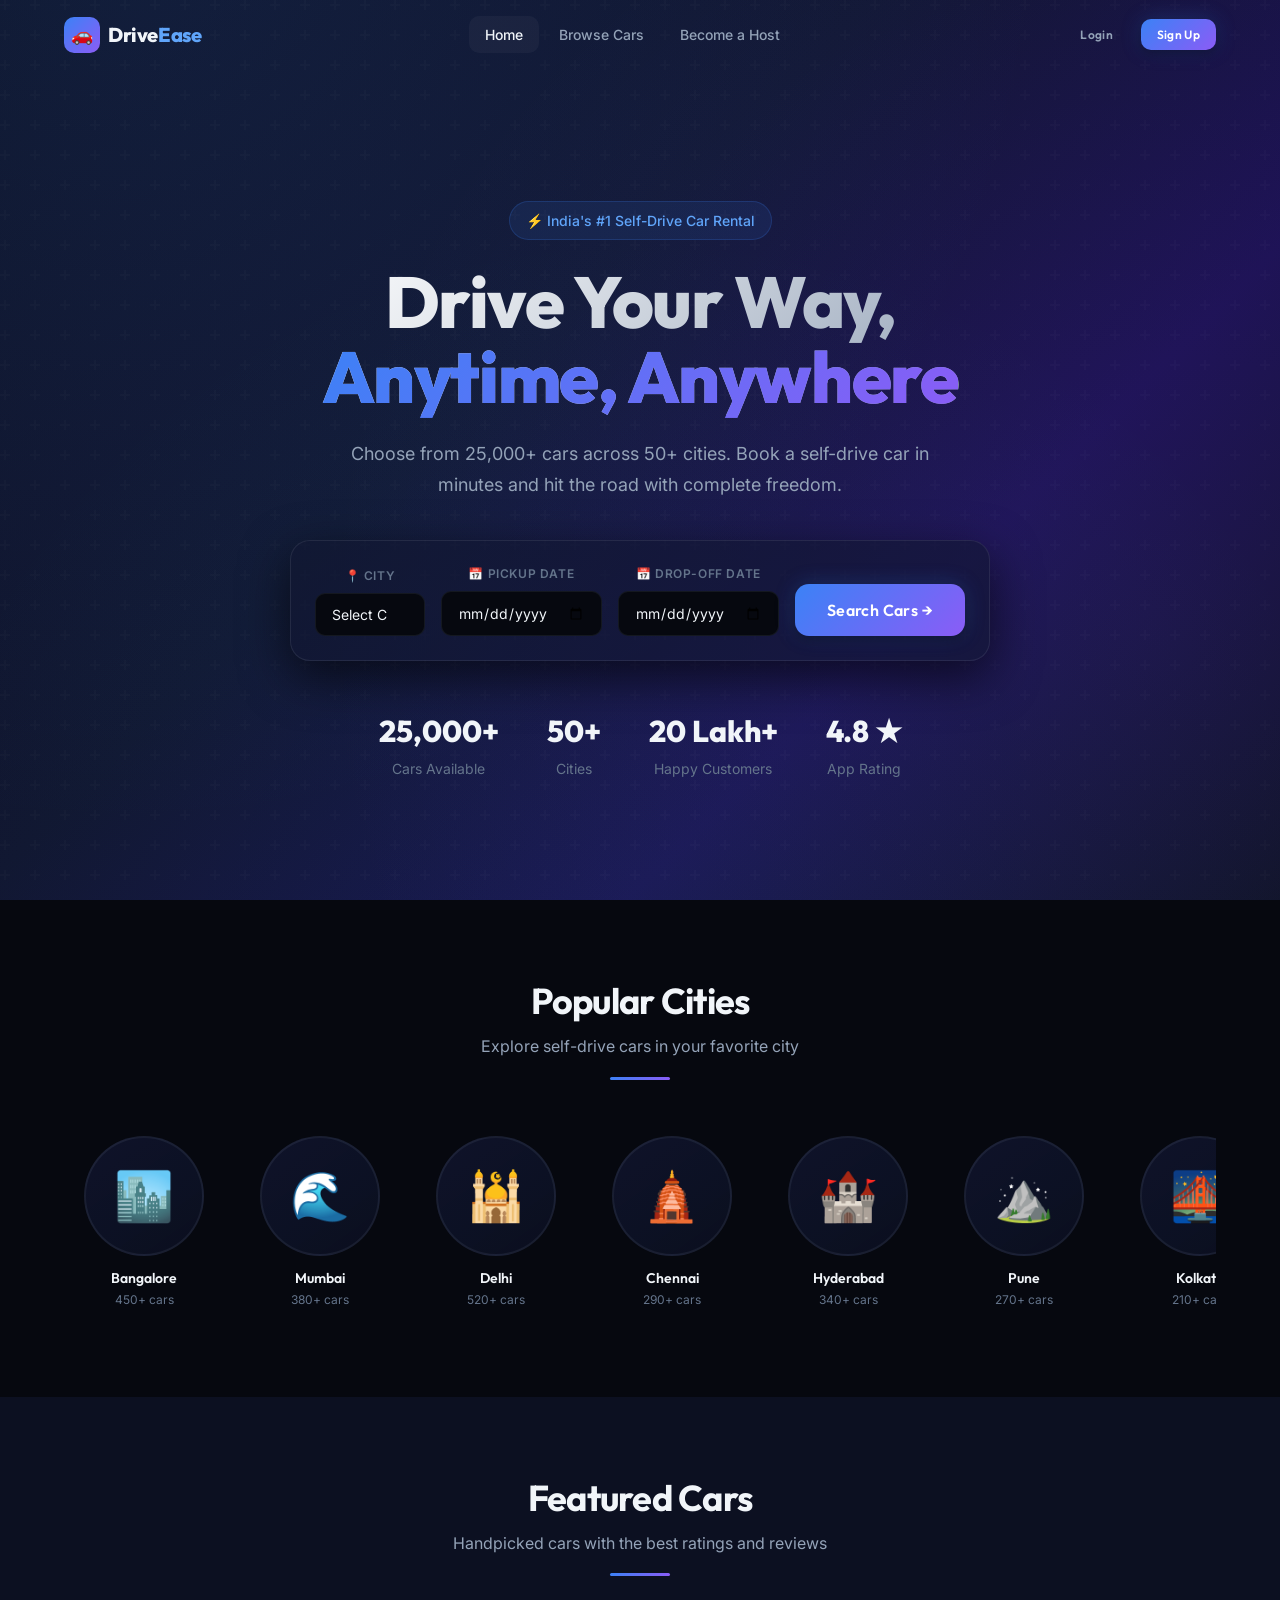
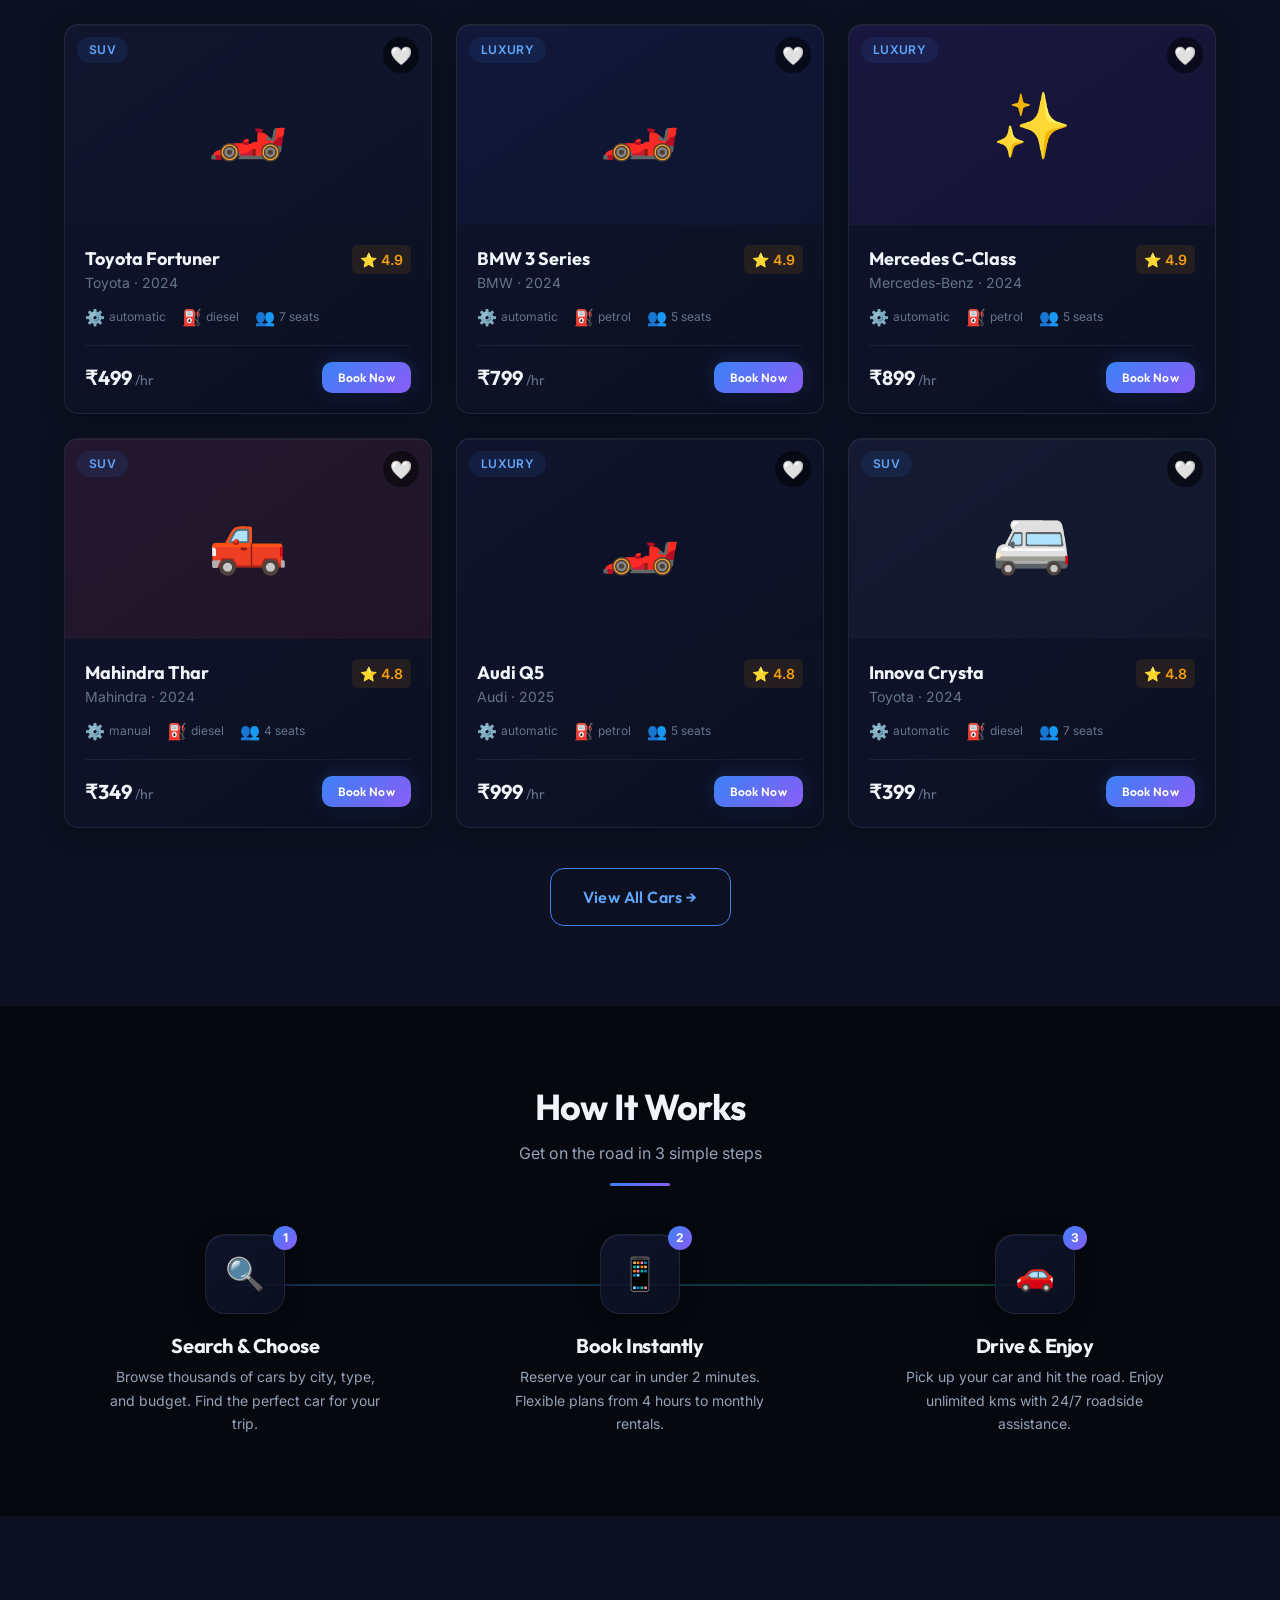
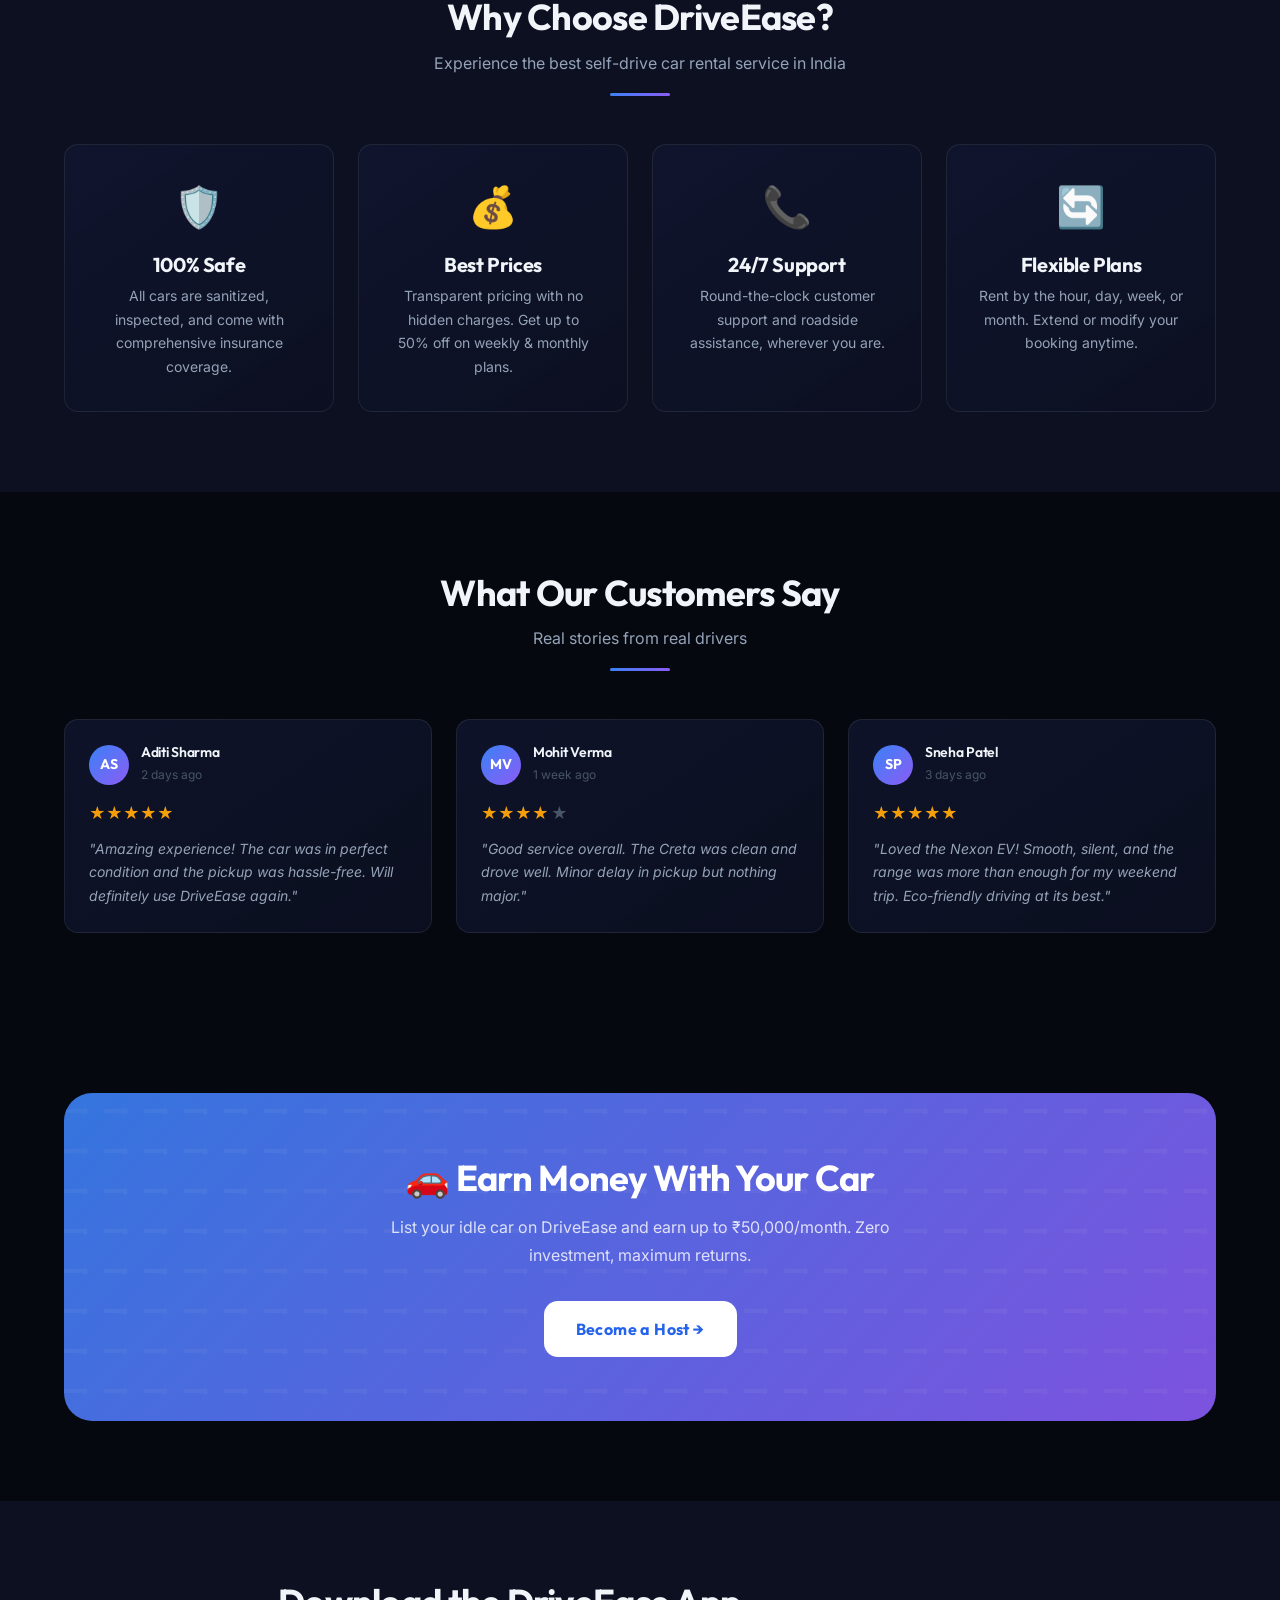
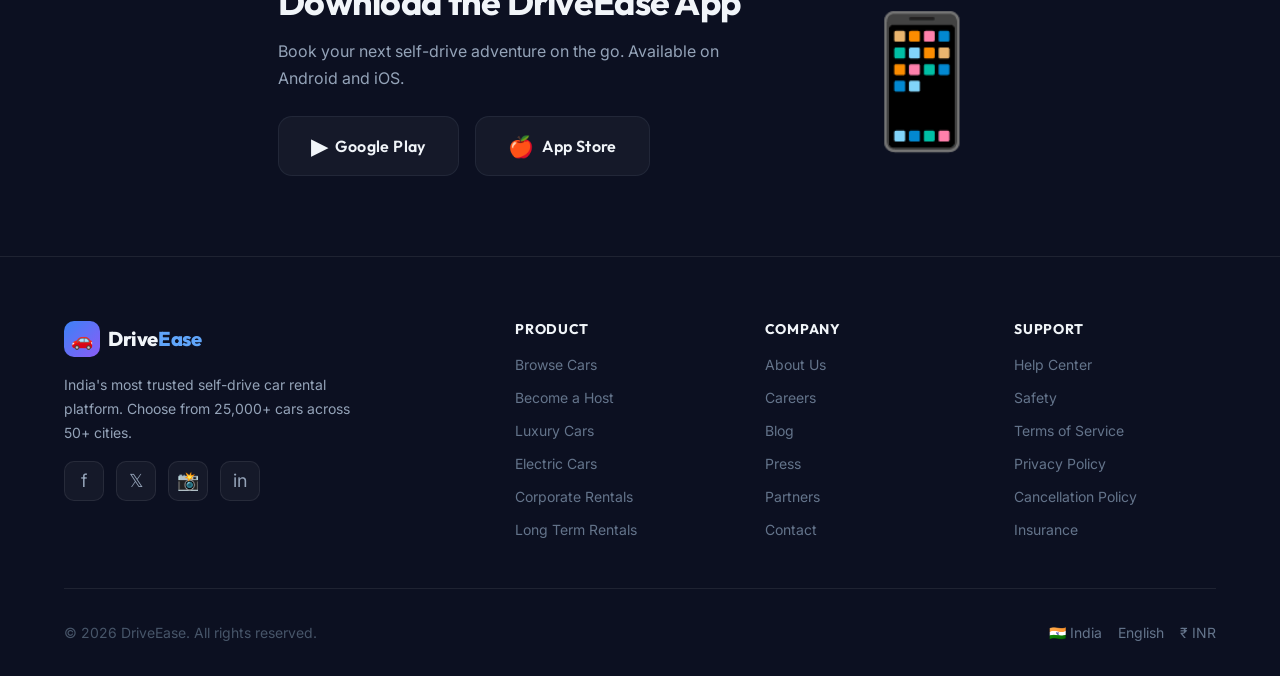
==== index.html @ 5352564d "Initial commit" ====
<!DOCTYPE html>
<html lang="en">
<head>
  <meta charset="UTF-8">
  <meta name="viewport" content="width=device-width, initial-scale=1.0, maximum-scale=1.0, user-scalable=no, viewport-fit=cover">
  <title>DriveEase — Self-Drive Car Rental | Book Cars Online</title>
  <meta name="description" content="India's #1 self-drive car rental platform. Choose from 25,000+ cars across 50+ cities. Book a self-drive car in minutes. Hatchbacks, Sedans, SUVs, Luxury cars available.">
  <meta name="keywords" content="self drive car rental, car rental India, rent a car, DriveEase, ZoomCar alternative, car hire">
  <meta name="author" content="DriveEase">
  <meta name="theme-color" content="#06080f">
  <meta name="apple-mobile-web-app-capable" content="yes">
  <meta name="apple-mobile-web-app-status-bar-style" content="black-translucent">
  <meta name="apple-mobile-web-app-title" content="DriveEase">
  <meta name="mobile-web-app-capable" content="yes">

  <!-- Open Graph -->
  <meta property="og:title" content="DriveEase — Self-Drive Car Rental">
  <meta property="og:description" content="Book self-drive cars from ₹99/hr. 25,000+ cars across 50+ cities.">
  <meta property="og:type" content="website">

  <!-- PWA Manifest -->
  <link rel="manifest" href="manifest.json">

  <!-- Fonts -->
  <link rel="preconnect" href="https://fonts.googleapis.com">
  <link rel="preconnect" href="https://fonts.gstatic.com" crossorigin>
  <link href="https://fonts.googleapis.com/css2?family=Inter:wght@400;500;600;700&family=Outfit:wght@400;500;600;700;800;900&display=swap" rel="stylesheet">

  <!-- Favicon -->
  <link rel="icon" href="data:image/svg+xml,<svg xmlns='http://www.w3.org/2000/svg' viewBox='0 0 100 100'><text y='0.9em' font-size='90'>🚗</text></svg>">
  <link rel="apple-touch-icon" href="data:image/svg+xml,<svg xmlns='http://www.w3.org/2000/svg' viewBox='0 0 100 100'><text y='0.9em' font-size='90'>🚗</text></svg>">

  <!-- Styles -->
  <link rel="stylesheet" href="css/variables.css">
  <link rel="stylesheet" href="css/base.css">
  <link rel="stylesheet" href="css/components.css">
  <link rel="stylesheet" href="css/pages.css">
  <link rel="stylesheet" href="css/datepicker.css">
  <link rel="stylesheet" href="css/admin.css">
  <link rel="stylesheet" href="css/mobile.css">
</head>
<body>
  <div id="app">
    <!-- Loading state while JS loads -->
    <div style="min-height: 100vh; display: flex; align-items: center; justify-content: center; background: #06080f;">
      <div style="text-align: center;">
        <div style="font-size: 3rem; margin-bottom: 1rem; animation: float 2s ease-in-out infinite;">🚗</div>
        <div style="font-family: 'Outfit', sans-serif; font-size: 1.5rem; font-weight: 700; color: #f1f5f9;">
          Drive<span style="color: #60a5fa;">Ease</span>
        </div>
        <div style="margin-top: 1rem; width: 120px; height: 3px; background: #111631; border-radius: 999px; margin: 1rem auto; overflow: hidden;">
          <div style="width: 40%; height: 100%; background: linear-gradient(90deg, #3b82f6, #8b5cf6); border-radius: 999px; animation: shimmer 1.5s ease-in-out infinite;"></div>
        </div>
        <p style="color: #64748b; font-size: 0.8rem; margin-top: 0.75rem;">Loading your ride...</p>
      </div>
    </div>
  </div>

  <!-- Scripts — order matters: data → utils → components → pages → app -->
  <script src="js/data.js"></script>
  <script src="js/db.js"></script>
  <script src="js/router.js"></script>

  <!-- Components -->
  <script src="js/components/toast.js"></script>
  <script src="js/components/datePicker.js"></script>
  <script src="js/components/invoice.js"></script>
  <script src="js/components/reviewCard.js"></script>
  <script src="js/components/carCard.js"></script>
  <script src="js/components/searchBar.js"></script>
  <script src="js/components/modal.js"></script>
  <script src="js/components/navbar.js"></script>
  <script src="js/components/footer.js"></script>
  <script src="js/components/bottomNav.js"></script>

  <!-- Pages -->
  <script src="js/pages/notFound.js"></script>
  <script src="js/pages/home.js"></script>
  <script src="js/pages/search.js"></script>
  <script src="js/pages/carDetail.js"></script>
  <script src="js/pages/booking.js"></script>
  <script src="js/pages/dashboard.js"></script>
  <script src="js/pages/hostDashboard.js"></script>
  <script src="js/pages/admin.js"></script>
  <script src="js/pages/finance.js"></script>

  <!-- Main App -->
  <script src="js/app.js"></script>
</body>
</html>
---- css/variables.css ----
/* ========================================
   DriveEase Design System — Variables
   ======================================== */

:root {
  /* ---- Colors: Dark Theme ---- */
  --color-bg-primary: #06080f;
  --color-bg-secondary: #0c1021;
  --color-bg-tertiary: #111631;
  --color-bg-card: rgba(17, 22, 49, 0.7);
  --color-bg-card-hover: rgba(25, 32, 65, 0.85);
  --color-bg-glass: rgba(255, 255, 255, 0.04);
  --color-bg-glass-hover: rgba(255, 255, 255, 0.08);
  --color-bg-overlay: rgba(6, 8, 15, 0.85);

  /* Accent Colors */
  --color-primary: #3b82f6;
  --color-primary-light: #60a5fa;
  --color-primary-dark: #2563eb;
  --color-primary-glow: rgba(59, 130, 246, 0.25);
  --color-primary-subtle: rgba(59, 130, 246, 0.1);

  --color-accent: #06d6a0;
  --color-accent-light: #34e8b8;
  --color-accent-dark: #05b687;
  --color-accent-glow: rgba(6, 214, 160, 0.2);

  --color-secondary: #8b5cf6;
  --color-secondary-light: #a78bfa;

  --color-warning: #f59e0b;
  --color-warning-light: #fbbf24;
  --color-danger: #ef4444;
  --color-danger-light: #f87171;
  --color-success: #10b981;
  --color-success-light: #34d399;

  /* Text Colors */
  --color-text-primary: #f1f5f9;
  --color-text-secondary: #94a3b8;
  --color-text-tertiary: #64748b;
  --color-text-muted: #475569;
  --color-text-inverse: #0f172a;

  /* Border Colors */
  --color-border: rgba(148, 163, 184, 0.1);
  --color-border-hover: rgba(148, 163, 184, 0.2);
  --color-border-focus: var(--color-primary);

  /* Gradients */
  --gradient-primary: linear-gradient(135deg, #3b82f6 0%, #8b5cf6 100%);
  --gradient-accent: linear-gradient(135deg, #06d6a0 0%, #3b82f6 100%);
  --gradient-warm: linear-gradient(135deg, #f59e0b 0%, #ef4444 100%);
  --gradient-hero: linear-gradient(135deg, #0c1021 0%, #111631 40%, #1a1050 70%, #0c1021 100%);
  --gradient-card: linear-gradient(145deg, rgba(17, 22, 49, 0.8) 0%, rgba(12, 16, 33, 0.9) 100%);
  --gradient-glow: radial-gradient(ellipse at 50% 0%, var(--color-primary-glow) 0%, transparent 60%);
  --gradient-mesh: radial-gradient(at 20% 80%, rgba(59, 130, 246, 0.15) 0%, transparent 50%),
                   radial-gradient(at 80% 20%, rgba(139, 92, 246, 0.1) 0%, transparent 50%),
                   radial-gradient(at 50% 50%, rgba(6, 214, 160, 0.05) 0%, transparent 50%);

  /* ---- Typography ---- */
  --font-display: 'Outfit', sans-serif;
  --font-body: 'Inter', sans-serif;

  --text-xs: 0.75rem;     /* 12px */
  --text-sm: 0.875rem;    /* 14px */
  --text-base: 1rem;      /* 16px */
  --text-lg: 1.125rem;    /* 18px */
  --text-xl: 1.25rem;     /* 20px */
  --text-2xl: 1.5rem;     /* 24px */
  --text-3xl: 1.875rem;   /* 30px */
  --text-4xl: 2.25rem;    /* 36px */
  --text-5xl: 3rem;       /* 48px */
  --text-6xl: 3.75rem;    /* 60px */
  --text-7xl: 4.5rem;     /* 72px */

  --leading-tight: 1.15;
  --leading-snug: 1.3;
  --leading-normal: 1.5;
  --leading-relaxed: 1.7;

  --tracking-tight: -0.02em;
  --tracking-normal: 0;
  --tracking-wide: 0.025em;
  --tracking-wider: 0.05em;

  /* ---- Spacing ---- */
  --space-1: 0.25rem;   /* 4px */
  --space-2: 0.5rem;    /* 8px */
  --space-3: 0.75rem;   /* 12px */
  --space-4: 1rem;      /* 16px */
  --space-5: 1.25rem;   /* 20px */
  --space-6: 1.5rem;    /* 24px */
  --space-8: 2rem;      /* 32px */
  --space-10: 2.5rem;   /* 40px */
  --space-12: 3rem;     /* 48px */
  --space-16: 4rem;     /* 64px */
  --space-20: 5rem;     /* 80px */
  --space-24: 6rem;     /* 96px */
  --space-32: 8rem;     /* 128px */

  /* ---- Layout ---- */
  --container-sm: 640px;
  --container-md: 768px;
  --container-lg: 1024px;
  --container-xl: 1200px;
  --container-2xl: 1400px;
  --sidebar-width: 280px;

  /* ---- Border Radius ---- */
  --radius-sm: 6px;
  --radius-md: 10px;
  --radius-lg: 14px;
  --radius-xl: 20px;
  --radius-2xl: 28px;
  --radius-full: 9999px;

  /* ---- Shadows ---- */
  --shadow-sm: 0 1px 2px rgba(0, 0, 0, 0.3);
  --shadow-md: 0 4px 12px rgba(0, 0, 0, 0.4);
  --shadow-lg: 0 8px 32px rgba(0, 0, 0, 0.5);
  --shadow-xl: 0 16px 48px rgba(0, 0, 0, 0.6);
  --shadow-glow-primary: 0 0 30px var(--color-primary-glow);
  --shadow-glow-accent: 0 0 30px var(--color-accent-glow);
  --shadow-card: 0 4px 24px rgba(0, 0, 0, 0.3), inset 0 1px 0 rgba(255, 255, 255, 0.05);

  /* ---- Glassmorphism ---- */
  --glass-bg: rgba(17, 22, 49, 0.6);
  --glass-border: 1px solid rgba(255, 255, 255, 0.08);
  --glass-blur: blur(20px);
  --glass-blur-heavy: blur(40px);

  /* ---- Transitions ---- */
  --ease-out: cubic-bezier(0.16, 1, 0.3, 1);
  --ease-in-out: cubic-bezier(0.65, 0, 0.35, 1);
  --ease-spring: cubic-bezier(0.34, 1.56, 0.64, 1);
  --transition-fast: 150ms var(--ease-out);
  --transition-normal: 300ms var(--ease-out);
  --transition-slow: 500ms var(--ease-out);
  --transition-slower: 700ms var(--ease-out);

  /* ---- Z-Index ---- */
  --z-dropdown: 100;
  --z-sticky: 200;
  --z-fixed: 300;
  --z-modal-backdrop: 400;
  --z-modal: 500;
  --z-toast: 600;
  --z-tooltip: 700;
}
---- css/base.css ----
/* ========================================
   DriveEase — Base Styles
   ======================================== */

/* ---- Reset ---- */
*,
*::before,
*::after {
  box-sizing: border-box;
  margin: 0;
  padding: 0;
}

html {
  scroll-behavior: smooth;
  -webkit-font-smoothing: antialiased;
  -moz-osx-font-smoothing: grayscale;
  text-rendering: optimizeLegibility;
}

body {
  font-family: var(--font-body);
  font-size: var(--text-base);
  line-height: var(--leading-normal);
  color: var(--color-text-primary);
  background-color: var(--color-bg-primary);
  min-height: 100vh;
  overflow-x: hidden;
}

img,
video {
  max-width: 100%;
  height: auto;
  display: block;
}

a {
  color: var(--color-primary-light);
  text-decoration: none;
  transition: color var(--transition-fast);
}

a:hover {
  color: var(--color-primary);
}

button {
  cursor: pointer;
  border: none;
  outline: none;
  background: none;
  font-family: inherit;
  font-size: inherit;
  color: inherit;
}

input,
select,
textarea {
  font-family: inherit;
  font-size: inherit;
  color: inherit;
  background: none;
  border: none;
  outline: none;
}

ul, ol {
  list-style: none;
}

/* ---- Typography ---- */
h1, h2, h3, h4, h5, h6 {
  font-family: var(--font-display);
  font-weight: 700;
  line-height: var(--leading-tight);
  letter-spacing: var(--tracking-tight);
  color: var(--color-text-primary);
}

h1 { font-size: var(--text-5xl); }
h2 { font-size: var(--text-4xl); }
h3 { font-size: var(--text-2xl); }
h4 { font-size: var(--text-xl); }
h5 { font-size: var(--text-lg); }
h6 { font-size: var(--text-base); }

p {
  color: var(--color-text-secondary);
  line-height: var(--leading-relaxed);
}

small {
  font-size: var(--text-sm);
  color: var(--color-text-tertiary);
}

/* ---- Layout Utilities ---- */
.container {
  width: 100%;
  max-width: var(--container-xl);
  margin: 0 auto;
  padding: 0 var(--space-6);
}

.container-wide {
  max-width: var(--container-2xl);
}

.section {
  padding: var(--space-20) 0;
}

.section-sm {
  padding: var(--space-12) 0;
}

/* ---- Flex / Grid Utilities ---- */
.flex {
  display: flex;
}

.flex-col {
  flex-direction: column;
}

.flex-wrap {
  flex-wrap: wrap;
}

.items-center {
  align-items: center;
}

.items-start {
  align-items: flex-start;
}

.justify-center {
  justify-content: center;
}

.justify-between {
  justify-content: space-between;
}

.justify-end {
  justify-content: flex-end;
}

.gap-1 { gap: var(--space-1); }
.gap-2 { gap: var(--space-2); }
.gap-3 { gap: var(--space-3); }
.gap-4 { gap: var(--space-4); }
.gap-6 { gap: var(--space-6); }
.gap-8 { gap: var(--space-8); }

.grid {
  display: grid;
}

.text-center {
  text-align: center;
}

.text-right {
  text-align: right;
}

/* ---- Visibility ---- */
.hidden {
  display: none !important;
}

.sr-only {
  position: absolute;
  width: 1px;
  height: 1px;
  padding: 0;
  margin: -1px;
  overflow: hidden;
  clip: rect(0, 0, 0, 0);
  border: 0;
}

/* ---- Scrollbar ---- */
::-webkit-scrollbar {
  width: 6px;
  height: 6px;
}

::-webkit-scrollbar-track {
  background: var(--color-bg-secondary);
}

::-webkit-scrollbar-thumb {
  background: var(--color-text-muted);
  border-radius: var(--radius-full);
}

::-webkit-scrollbar-thumb:hover {
  background: var(--color-text-tertiary);
}

/* ---- Selection ---- */
::selection {
  background: var(--color-primary);
  color: white;
}

/* ---- Animations ---- */
@keyframes fadeIn {
  from { opacity: 0; }
  to { opacity: 1; }
}

@keyframes fadeInUp {
  from { opacity: 0; transform: translateY(24px); }
  to { opacity: 1; transform: translateY(0); }
}

@keyframes fadeInDown {
  from { opacity: 0; transform: translateY(-16px); }
  to { opacity: 1; transform: translateY(0); }
}

@keyframes fadeInScale {
  from { opacity: 0; transform: scale(0.95); }
  to { opacity: 1; transform: scale(1); }
}

@keyframes slideInRight {
  from { opacity: 0; transform: translateX(24px); }
  to { opacity: 1; transform: translateX(0); }
}

@keyframes slideInLeft {
  from { opacity: 0; transform: translateX(-24px); }
  to { opacity: 1; transform: translateX(0); }
}

@keyframes pulse {
  0%, 100% { opacity: 1; }
  50% { opacity: 0.5; }
}

@keyframes shimmer {
  0% { background-position: -200% 0; }
  100% { background-position: 200% 0; }
}

@keyframes float {
  0%, 100% { transform: translateY(0); }
  50% { transform: translateY(-8px); }
}

@keyframes spin {
  to { transform: rotate(360deg); }
}

@keyframes glow {
  0%, 100% { box-shadow: 0 0 20px var(--color-primary-glow); }
  50% { box-shadow: 0 0 40px var(--color-primary-glow), 0 0 60px rgba(59, 130, 246, 0.1); }
}

@keyframes countUp {
  from { opacity: 0; transform: translateY(10px); }
  to { opacity: 1; transform: translateY(0); }
}

.animate-fade-in { animation: fadeIn 0.5s var(--ease-out) both; }
.animate-fade-in-up { animation: fadeInUp 0.6s var(--ease-out) both; }
.animate-fade-in-down { animation: fadeInDown 0.5s var(--ease-out) both; }
.animate-fade-in-scale { animation: fadeInScale 0.4s var(--ease-out) both; }
.animate-slide-right { animation: slideInRight 0.5s var(--ease-out) both; }
.animate-slide-left { animation: slideInLeft 0.5s var(--ease-out) both; }
.animate-pulse { animation: pulse 2s ease-in-out infinite; }
.animate-float { animation: float 3s ease-in-out infinite; }
.animate-spin { animation: spin 1s linear infinite; }

.delay-1 { animation-delay: 100ms; }
.delay-2 { animation-delay: 200ms; }
.delay-3 { animation-delay: 300ms; }
.delay-4 { animation-delay: 400ms; }
.delay-5 { animation-delay: 500ms; }
.delay-6 { animation-delay: 600ms; }

/* ---- Scroll Reveal ---- */
.reveal {
  opacity: 0;
  transform: translateY(30px);
  transition: opacity 0.7s var(--ease-out), transform 0.7s var(--ease-out);
}

.reveal.visible {
  opacity: 1;
  transform: translateY(0);
}

/* ---- Skeleton Loading ---- */
.skeleton {
  background: linear-gradient(
    90deg,
    var(--color-bg-tertiary) 25%,
    rgba(255, 255, 255, 0.06) 50%,
    var(--color-bg-tertiary) 75%
  );
  background-size: 400% 100%;
  animation: shimmer 1.5s ease-in-out infinite;
  border-radius: var(--radius-md);
}

/* ---- App Shell ---- */
#app {
  min-height: 100vh;
  display: flex;
  flex-direction: column;
}

#page-content {
  flex: 1;
}

/* ---- Background Mesh ---- */
.bg-mesh {
  position: fixed;
  top: 0;
  left: 0;
  right: 0;
  bottom: 0;
  background: var(--gradient-mesh);
  pointer-events: none;
  z-index: 0;
}

/* ---- Responsive ---- */
@media (max-width: 1024px) {
  h1 { font-size: var(--text-4xl); }
  h2 { font-size: var(--text-3xl); }
  .section { padding: var(--space-16) 0; }
}

@media (max-width: 768px) {
  h1 { font-size: var(--text-3xl); }
  h2 { font-size: var(--text-2xl); }
  h3 { font-size: var(--text-xl); }
  .container { padding: 0 var(--space-4); }
  .section { padding: var(--space-12) 0; }
}

@media (max-width: 480px) {
  h1 { font-size: var(--text-2xl); }
  h2 { font-size: var(--text-xl); }
}
---- css/components.css ----
/* ========================================
   DriveEase — Component Styles
   ======================================== */

/* ---- Buttons ---- */
.btn {
  display: inline-flex;
  align-items: center;
  justify-content: center;
  gap: var(--space-2);
  padding: var(--space-3) var(--space-6);
  font-family: var(--font-display);
  font-weight: 600;
  font-size: var(--text-sm);
  letter-spacing: var(--tracking-wide);
  border-radius: var(--radius-md);
  transition: all var(--transition-normal);
  white-space: nowrap;
  position: relative;
  overflow: hidden;
}

.btn::after {
  content: '';
  position: absolute;
  inset: 0;
  background: linear-gradient(rgba(255,255,255,0.1), transparent);
  opacity: 0;
  transition: opacity var(--transition-fast);
}

.btn:hover::after {
  opacity: 1;
}

.btn-primary {
  background: var(--gradient-primary);
  color: white;
  box-shadow: var(--shadow-md), 0 0 20px var(--color-primary-glow);
}

.btn-primary:hover {
  transform: translateY(-2px);
  box-shadow: var(--shadow-lg), 0 0 40px var(--color-primary-glow);
}

.btn-primary:active {
  transform: translateY(0);
}

.btn-secondary {
  background: var(--color-bg-glass);
  color: var(--color-text-primary);
  border: 1px solid var(--color-border);
}

.btn-secondary:hover {
  background: var(--color-bg-glass-hover);
  border-color: var(--color-border-hover);
  transform: translateY(-1px);
}

.btn-accent {
  background: var(--gradient-accent);
  color: var(--color-text-inverse);
  font-weight: 700;
}

.btn-accent:hover {
  transform: translateY(-2px);
  box-shadow: var(--shadow-lg), var(--shadow-glow-accent);
}

.btn-outline {
  background: transparent;
  color: var(--color-primary-light);
  border: 1.5px solid var(--color-primary);
}

.btn-outline:hover {
  background: var(--color-primary-subtle);
  transform: translateY(-1px);
}

.btn-ghost {
  background: transparent;
  color: var(--color-text-secondary);
}

.btn-ghost:hover {
  color: var(--color-text-primary);
  background: var(--color-bg-glass);
}

.btn-danger {
  background: var(--color-danger);
  color: white;
}

.btn-danger:hover {
  background: var(--color-danger-light);
  transform: translateY(-1px);
}

.btn-lg {
  padding: var(--space-4) var(--space-8);
  font-size: var(--text-base);
  border-radius: var(--radius-lg);
}

.btn-sm {
  padding: var(--space-2) var(--space-4);
  font-size: var(--text-xs);
}

.btn-icon {
  padding: var(--space-3);
  border-radius: var(--radius-md);
}

.btn-full {
  width: 100%;
}

/* ---- Inputs ---- */
.input-group {
  display: flex;
  flex-direction: column;
  gap: var(--space-2);
}

.input-group label {
  font-size: var(--text-sm);
  font-weight: 500;
  color: var(--color-text-secondary);
}

.input {
  width: 100%;
  padding: var(--space-3) var(--space-4);
  background: var(--color-bg-glass);
  border: 1.5px solid var(--color-border);
  border-radius: var(--radius-md);
  color: var(--color-text-primary);
  font-size: var(--text-sm);
  transition: all var(--transition-normal);
}

.input:focus {
  border-color: var(--color-primary);
  box-shadow: 0 0 0 3px var(--color-primary-subtle);
  background: var(--color-bg-secondary);
}

.input::placeholder {
  color: var(--color-text-muted);
}

.input-error {
  border-color: var(--color-danger) !important;
}

.error-text {
  font-size: var(--text-xs);
  color: var(--color-danger-light);
}

.select {
  width: 100%;
  padding: var(--space-3) var(--space-4);
  background: var(--color-bg-glass);
  border: 1.5px solid var(--color-border);
  border-radius: var(--radius-md);
  color: var(--color-text-primary);
  font-size: var(--text-sm);
  cursor: pointer;
  appearance: none;
  background-image: url("data:image/svg+xml,%3Csvg xmlns='http://www.w3.org/2000/svg' width='12' height='12' fill='%2394a3b8' viewBox='0 0 16 16'%3E%3Cpath d='M8 11L3 6h10l-5 5z'/%3E%3C/svg%3E");
  background-repeat: no-repeat;
  background-position: right 12px center;
  padding-right: 36px;
  transition: all var(--transition-normal);
}

.select:focus {
  border-color: var(--color-primary);
  box-shadow: 0 0 0 3px var(--color-primary-subtle);
}

.select option {
  background: var(--color-bg-secondary);
  color: var(--color-text-primary);
}

/* ---- Cards ---- */
.card {
  background: var(--gradient-card);
  border: var(--glass-border);
  border-radius: var(--radius-lg);
  overflow: hidden;
  transition: all var(--transition-normal);
  box-shadow: var(--shadow-card);
}

.card:hover {
  transform: translateY(-4px);
  box-shadow: var(--shadow-lg), 0 0 30px rgba(59, 130, 246, 0.08);
  border-color: rgba(255, 255, 255, 0.12);
}

.card-body {
  padding: var(--space-5);
}

.card-img {
  width: 100%;
  height: 200px;
  object-fit: cover;
  transition: transform var(--transition-slow);
}

.card:hover .card-img {
  transform: scale(1.05);
}

.card-img-wrapper {
  overflow: hidden;
  position: relative;
}

/* ---- Badges ---- */
.badge {
  display: inline-flex;
  align-items: center;
  gap: var(--space-1);
  padding: var(--space-1) var(--space-3);
  font-size: var(--text-xs);
  font-weight: 600;
  border-radius: var(--radius-full);
  letter-spacing: var(--tracking-wide);
  text-transform: uppercase;
}

.badge-primary {
  background: var(--color-primary-subtle);
  color: var(--color-primary-light);
}

.badge-accent {
  background: var(--color-accent-glow);
  color: var(--color-accent);
}

.badge-warning {
  background: rgba(245, 158, 11, 0.15);
  color: var(--color-warning-light);
}

.badge-danger {
  background: rgba(239, 68, 68, 0.15);
  color: var(--color-danger-light);
}

.badge-success {
  background: rgba(16, 185, 129, 0.15);
  color: var(--color-success-light);
}

/* ---- Stars ---- */
.stars {
  display: inline-flex;
  gap: 2px;
  color: var(--color-warning);
}

.stars .star-empty {
  color: var(--color-text-muted);
}

/* ---- Navbar ---- */
.navbar {
  position: fixed;
  top: 0;
  left: 0;
  right: 0;
  z-index: var(--z-fixed);
  padding: var(--space-4) 0;
  transition: all var(--transition-normal);
}

.navbar.scrolled {
  background: var(--glass-bg);
  backdrop-filter: var(--glass-blur);
  -webkit-backdrop-filter: var(--glass-blur);
  border-bottom: var(--glass-border);
  padding: var(--space-3) 0;
}

.navbar-inner {
  display: flex;
  align-items: center;
  justify-content: space-between;
}

.navbar-logo {
  display: flex;
  align-items: center;
  gap: var(--space-2);
  font-family: var(--font-display);
  font-size: var(--text-xl);
  font-weight: 800;
  color: var(--color-text-primary);
  letter-spacing: var(--tracking-tight);
}

.navbar-logo-icon {
  width: 36px;
  height: 36px;
  background: var(--gradient-primary);
  border-radius: var(--radius-md);
  display: flex;
  align-items: center;
  justify-content: center;
  font-size: var(--text-lg);
}

.navbar-links {
  display: flex;
  align-items: center;
  gap: var(--space-1);
}

.navbar-link {
  padding: var(--space-2) var(--space-4);
  font-size: var(--text-sm);
  font-weight: 500;
  color: var(--color-text-secondary);
  border-radius: var(--radius-md);
  transition: all var(--transition-fast);
  cursor: pointer;
}

.navbar-link:hover,
.navbar-link.active {
  color: var(--color-text-primary);
  background: var(--color-bg-glass);
}

.navbar-actions {
  display: flex;
  align-items: center;
  gap: var(--space-3);
}

.navbar-mobile-btn {
  display: none;
  padding: var(--space-2);
  color: var(--color-text-primary);
  font-size: var(--text-xl);
}

/* ---- Mobile Nav ---- */
.mobile-nav {
  display: none;
  position: fixed;
  top: 0;
  left: 0;
  right: 0;
  bottom: 0;
  background: var(--color-bg-overlay);
  backdrop-filter: var(--glass-blur-heavy);
  -webkit-backdrop-filter: var(--glass-blur-heavy);
  z-index: var(--z-modal);
  flex-direction: column;
  align-items: center;
  justify-content: center;
  gap: var(--space-6);
}

.mobile-nav.open {
  display: flex;
  animation: fadeIn 0.3s var(--ease-out);
}

.mobile-nav-link {
  font-family: var(--font-display);
  font-size: var(--text-2xl);
  font-weight: 600;
  color: var(--color-text-primary);
  padding: var(--space-3) var(--space-8);
  cursor: pointer;
  transition: color var(--transition-fast);
}

.mobile-nav-link:hover {
  color: var(--color-primary-light);
}

.mobile-nav-close {
  position: absolute;
  top: var(--space-6);
  right: var(--space-6);
  font-size: var(--text-2xl);
  color: var(--color-text-secondary);
  cursor: pointer;
}

/* ---- Footer ---- */
.footer {
  background: var(--color-bg-secondary);
  border-top: var(--glass-border);
  padding: var(--space-16) 0 var(--space-8);
}

.footer-grid {
  display: grid;
  grid-template-columns: 2fr repeat(3, 1fr);
  gap: var(--space-12);
  margin-bottom: var(--space-12);
}

.footer-brand p {
  margin-top: var(--space-4);
  font-size: var(--text-sm);
  max-width: 300px;
}

.footer-title {
  font-family: var(--font-display);
  font-size: var(--text-sm);
  font-weight: 700;
  text-transform: uppercase;
  letter-spacing: var(--tracking-wider);
  color: var(--color-text-primary);
  margin-bottom: var(--space-4);
}

.footer-links {
  display: flex;
  flex-direction: column;
  gap: var(--space-3);
}

.footer-link {
  font-size: var(--text-sm);
  color: var(--color-text-tertiary);
  transition: color var(--transition-fast);
  cursor: pointer;
}

.footer-link:hover {
  color: var(--color-primary-light);
}

.footer-social {
  display: flex;
  gap: var(--space-3);
  margin-top: var(--space-4);
}

.footer-social-icon {
  width: 40px;
  height: 40px;
  display: flex;
  align-items: center;
  justify-content: center;
  background: var(--color-bg-glass);
  border: var(--glass-border);
  border-radius: var(--radius-md);
  color: var(--color-text-secondary);
  transition: all var(--transition-fast);
  cursor: pointer;
  font-size: var(--text-lg);
}

.footer-social-icon:hover {
  background: var(--color-primary-subtle);
  color: var(--color-primary-light);
  transform: translateY(-2px);
}

.footer-bottom {
  display: flex;
  align-items: center;
  justify-content: space-between;
  padding-top: var(--space-8);
  border-top: var(--glass-border);
}

.footer-bottom p {
  font-size: var(--text-sm);
  color: var(--color-text-muted);
}

/* ---- Modal ---- */
.modal-overlay {
  position: fixed;
  inset: 0;
  background: var(--color-bg-overlay);
  backdrop-filter: var(--glass-blur);
  -webkit-backdrop-filter: var(--glass-blur);
  z-index: var(--z-modal-backdrop);
  display: flex;
  align-items: center;
  justify-content: center;
  padding: var(--space-4);
  animation: fadeIn 0.2s var(--ease-out);
}

.modal {
  background: var(--color-bg-secondary);
  border: var(--glass-border);
  border-radius: var(--radius-xl);
  width: 100%;
  max-width: 440px;
  max-height: 90vh;
  overflow-y: auto;
  box-shadow: var(--shadow-xl);
  animation: fadeInScale 0.3s var(--ease-spring);
}

.modal-header {
  padding: var(--space-6) var(--space-6) 0;
  display: flex;
  align-items: center;
  justify-content: space-between;
}

.modal-close {
  width: 36px;
  height: 36px;
  display: flex;
  align-items: center;
  justify-content: center;
  border-radius: var(--radius-md);
  color: var(--color-text-tertiary);
  transition: all var(--transition-fast);
  font-size: var(--text-xl);
}

.modal-close:hover {
  background: var(--color-bg-glass);
  color: var(--color-text-primary);
}

.modal-body {
  padding: var(--space-6);
}

.modal-tabs {
  display: flex;
  background: var(--color-bg-glass);
  border-radius: var(--radius-md);
  padding: 3px;
  margin-bottom: var(--space-6);
}

.modal-tab {
  flex: 1;
  padding: var(--space-2) var(--space-4);
  text-align: center;
  font-size: var(--text-sm);
  font-weight: 600;
  color: var(--color-text-tertiary);
  border-radius: var(--radius-sm);
  cursor: pointer;
  transition: all var(--transition-fast);
}

.modal-tab.active {
  background: var(--color-primary);
  color: white;
  box-shadow: var(--shadow-sm);
}

.modal-divider {
  display: flex;
  align-items: center;
  gap: var(--space-4);
  margin: var(--space-6) 0;
  color: var(--color-text-muted);
  font-size: var(--text-sm);
}

.modal-divider::before,
.modal-divider::after {
  content: '';
  flex: 1;
  height: 1px;
  background: var(--color-border);
}

.social-login-btns {
  display: flex;
  gap: var(--space-3);
}

.social-btn {
  flex: 1;
  display: flex;
  align-items: center;
  justify-content: center;
  gap: var(--space-2);
  padding: var(--space-3);
  background: var(--color-bg-glass);
  border: var(--glass-border);
  border-radius: var(--radius-md);
  color: var(--color-text-secondary);
  font-size: var(--text-sm);
  font-weight: 500;
  cursor: pointer;
  transition: all var(--transition-fast);
}

.social-btn:hover {
  background: var(--color-bg-glass-hover);
  border-color: var(--color-border-hover);
}

/* ---- Toast ---- */
.toast-container {
  position: fixed;
  top: var(--space-20);
  right: var(--space-6);
  z-index: var(--z-toast);
  display: flex;
  flex-direction: column;
  gap: var(--space-3);
  pointer-events: none;
}

.toast {
  display: flex;
  align-items: center;
  gap: var(--space-3);
  padding: var(--space-4) var(--space-5);
  background: var(--color-bg-secondary);
  border: var(--glass-border);
  border-radius: var(--radius-lg);
  box-shadow: var(--shadow-lg);
  animation: slideInRight 0.4s var(--ease-spring);
  pointer-events: auto;
  min-width: 300px;
  max-width: 420px;
  backdrop-filter: var(--glass-blur);
}

.toast-icon {
  font-size: var(--text-xl);
  flex-shrink: 0;
}

.toast-content {
  flex: 1;
}

.toast-title {
  font-size: var(--text-sm);
  font-weight: 600;
  color: var(--color-text-primary);
}

.toast-message {
  font-size: var(--text-xs);
  color: var(--color-text-secondary);
  margin-top: 2px;
}

.toast-close {
  color: var(--color-text-muted);
  cursor: pointer;
  font-size: var(--text-lg);
  padding: var(--space-1);
  flex-shrink: 0;
}

.toast-close:hover {
  color: var(--color-text-primary);
}

.toast.success { border-left: 3px solid var(--color-success); }
.toast.error { border-left: 3px solid var(--color-danger); }
.toast.warning { border-left: 3px solid var(--color-warning); }
.toast.info { border-left: 3px solid var(--color-primary); }

.toast.removing {
  animation: slideOutRight 0.3s var(--ease-out) forwards;
}

@keyframes slideOutRight {
  to { opacity: 0; transform: translateX(100px); }
}

/* ---- Tabs ---- */
.tabs {
  display: flex;
  gap: var(--space-1);
  padding: 3px;
  background: var(--color-bg-glass);
  border-radius: var(--radius-md);
  border: var(--glass-border);
}

.tab {
  padding: var(--space-2) var(--space-5);
  font-size: var(--text-sm);
  font-weight: 500;
  color: var(--color-text-tertiary);
  border-radius: var(--radius-sm);
  cursor: pointer;
  transition: all var(--transition-fast);
}

.tab:hover {
  color: var(--color-text-secondary);
}

.tab.active {
  background: var(--color-bg-tertiary);
  color: var(--color-text-primary);
  box-shadow: var(--shadow-sm);
}

/* ---- Progress Steps ---- */
.progress-steps {
  display: flex;
  align-items: center;
  justify-content: center;
  gap: var(--space-2);
  margin-bottom: var(--space-8);
}

.progress-step {
  display: flex;
  align-items: center;
  gap: var(--space-2);
}

.progress-step-circle {
  width: 32px;
  height: 32px;
  border-radius: var(--radius-full);
  display: flex;
  align-items: center;
  justify-content: center;
  font-size: var(--text-sm);
  font-weight: 700;
  border: 2px solid var(--color-border);
  color: var(--color-text-muted);
  transition: all var(--transition-normal);
}

.progress-step.active .progress-step-circle {
  background: var(--gradient-primary);
  border-color: var(--color-primary);
  color: white;
  box-shadow: var(--shadow-glow-primary);
}

.progress-step.completed .progress-step-circle {
  background: var(--color-success);
  border-color: var(--color-success);
  color: white;
}

.progress-step-label {
  font-size: var(--text-sm);
  font-weight: 500;
  color: var(--color-text-muted);
}

.progress-step.active .progress-step-label {
  color: var(--color-text-primary);
}

.progress-step.completed .progress-step-label {
  color: var(--color-success-light);
}

.progress-step-line {
  width: 40px;
  height: 2px;
  background: var(--color-border);
  border-radius: var(--radius-full);
}

.progress-step.completed + .progress-step-line,
.progress-step-line.completed {
  background: var(--color-success);
}

/* ---- Favorite Button ---- */
.favorite-btn {
  position: absolute;
  top: var(--space-3);
  right: var(--space-3);
  width: 36px;
  height: 36px;
  display: flex;
  align-items: center;
  justify-content: center;
  background: rgba(0, 0, 0, 0.5);
  backdrop-filter: blur(8px);
  border-radius: var(--radius-full);
  color: white;
  font-size: var(--text-lg);
  cursor: pointer;
  transition: all var(--transition-fast);
  z-index: 2;
  border: none;
}

.favorite-btn:hover {
  transform: scale(1.1);
  background: rgba(0, 0, 0, 0.7);
}

.favorite-btn.active {
  color: var(--color-danger);
}

/* ---- Price Tag ---- */
.price {
  font-family: var(--font-display);
  font-weight: 700;
}

.price-amount {
  font-size: var(--text-xl);
  color: var(--color-text-primary);
}

.price-unit {
  font-size: var(--text-sm);
  color: var(--color-text-tertiary);
  font-weight: 400;
}

/* ---- Chip/Tag ---- */
.chip {
  display: inline-flex;
  align-items: center;
  gap: var(--space-1);
  padding: var(--space-1) var(--space-3);
  background: var(--color-bg-glass);
  border: var(--glass-border);
  border-radius: var(--radius-full);
  font-size: var(--text-xs);
  color: var(--color-text-secondary);
}

/* ---- Range Slider ---- */
.range-slider {
  width: 100%;
  -webkit-appearance: none;
  appearance: none;
  height: 4px;
  background: var(--color-border);
  border-radius: var(--radius-full);
  outline: none;
}

.range-slider::-webkit-slider-thumb {
  -webkit-appearance: none;
  appearance: none;
  width: 18px;
  height: 18px;
  background: var(--color-primary);
  border-radius: var(--radius-full);
  cursor: pointer;
  box-shadow: 0 0 10px var(--color-primary-glow);
  transition: transform var(--transition-fast);
}

.range-slider::-webkit-slider-thumb:hover {
  transform: scale(1.2);
}

/* ---- Checkbox ---- */
.checkbox-label {
  display: flex;
  align-items: center;
  gap: var(--space-3);
  cursor: pointer;
  font-size: var(--text-sm);
  color: var(--color-text-secondary);
}

.checkbox-label input[type="checkbox"] {
  width: 18px;
  height: 18px;
  accent-color: var(--color-primary);
  cursor: pointer;
}

/* ---- Stats Card ---- */
.stat-card {
  padding: var(--space-6);
  background: var(--gradient-card);
  border: var(--glass-border);
  border-radius: var(--radius-lg);
  text-align: center;
}

.stat-value {
  font-family: var(--font-display);
  font-size: var(--text-4xl);
  font-weight: 800;
  background: var(--gradient-primary);
  -webkit-background-clip: text;
  -webkit-text-fill-color: transparent;
  background-clip: text;
}

.stat-label {
  font-size: var(--text-sm);
  color: var(--color-text-tertiary);
  margin-top: var(--space-1);
}

/* ---- Empty State ---- */
.empty-state {
  text-align: center;
  padding: var(--space-16) var(--space-6);
}

.empty-state-icon {
  font-size: 4rem;
  margin-bottom: var(--space-4);
  opacity: 0.5;
}

.empty-state h3 {
  margin-bottom: var(--space-2);
}

.empty-state p {
  max-width: 400px;
  margin: 0 auto;
}

/* ---- Avatar ---- */
.avatar {
  width: 40px;
  height: 40px;
  border-radius: var(--radius-full);
  background: var(--gradient-primary);
  display: flex;
  align-items: center;
  justify-content: center;
  font-family: var(--font-display);
  font-weight: 700;
  font-size: var(--text-sm);
  color: white;
  flex-shrink: 0;
}

.avatar-lg {
  width: 64px;
  height: 64px;
  font-size: var(--text-xl);
}

.avatar-xl {
  width: 80px;
  height: 80px;
  font-size: var(--text-2xl);
}

/* ---- Responsive Components ---- */
@media (max-width: 768px) {
  .navbar-links {
    display: none;
  }

  .navbar-mobile-btn {
    display: flex;
  }

  .footer-grid {
    grid-template-columns: 1fr 1fr;
    gap: var(--space-8);
  }

  .footer-bottom {
    flex-direction: column;
    gap: var(--space-4);
    text-align: center;
  }

  .toast-container {
    right: var(--space-4);
    left: var(--space-4);
  }

  .toast {
    min-width: unset;
    max-width: unset;
  }

  .progress-step-label {
    display: none;
  }

  .modal {
    max-width: 100%;
    margin: var(--space-4);
  }
}

@media (max-width: 480px) {
  .footer-grid {
    grid-template-columns: 1fr;
  }

  .social-login-btns {
    flex-direction: column;
  }
}
---- css/pages.css ----
/* ========================================
   DriveEase — Page Styles
   ======================================== */

/* ---- Hero Section ---- */
.hero {
  position: relative;
  min-height: 100vh;
  display: flex;
  align-items: center;
  justify-content: center;
  overflow: hidden;
  padding-top: 80px;
}

.hero-bg {
  position: absolute;
  inset: 0;
  background: var(--gradient-hero);
  z-index: 0;
}

.hero-bg::before {
  content: '';
  position: absolute;
  top: -50%;
  left: -50%;
  width: 200%;
  height: 200%;
  background: radial-gradient(circle at 30% 20%, rgba(59, 130, 246, 0.12) 0%, transparent 40%),
              radial-gradient(circle at 70% 60%, rgba(139, 92, 246, 0.08) 0%, transparent 40%),
              radial-gradient(circle at 50% 80%, rgba(6, 214, 160, 0.06) 0%, transparent 40%);
  animation: float 20s ease-in-out infinite;
}

.hero-bg::after {
  content: '';
  position: absolute;
  inset: 0;
  background: url("data:image/svg+xml,%3Csvg width='60' height='60' viewBox='0 0 60 60' xmlns='http://www.w3.org/2000/svg'%3E%3Cg fill='none' fill-rule='evenodd'%3E%3Cg fill='%23ffffff' fill-opacity='0.015'%3E%3Cpath d='M36 34v-4h-2v4h-4v2h4v4h2v-4h4v-2h-4zm0-30V0h-2v4h-4v2h4v4h2V6h4V4h-4zM6 34v-4H4v4H0v2h4v4h2v-4h4v-2H6zM6 4V0H4v4H0v2h4v4h2V6h4V4H6z'/%3E%3C/g%3E%3C/g%3E%3C/svg%3E");
}

.hero-content {
  position: relative;
  z-index: 1;
  text-align: center;
  max-width: 800px;
  padding: 0 var(--space-6);
}

.hero-badge {
  display: inline-flex;
  align-items: center;
  gap: var(--space-2);
  padding: var(--space-2) var(--space-4);
  background: var(--color-primary-subtle);
  border: 1px solid rgba(59, 130, 246, 0.2);
  border-radius: var(--radius-full);
  font-size: var(--text-sm);
  font-weight: 500;
  color: var(--color-primary-light);
  margin-bottom: var(--space-6);
}

.hero h1 {
  font-size: var(--text-7xl);
  font-weight: 800;
  line-height: 1.05;
  margin-bottom: var(--space-6);
  background: linear-gradient(135deg, #ffffff 0%, #94a3b8 100%);
  -webkit-background-clip: text;
  -webkit-text-fill-color: transparent;
  background-clip: text;
}

.hero h1 span {
  background: var(--gradient-primary);
  -webkit-background-clip: text;
  -webkit-text-fill-color: transparent;
  background-clip: text;
}

.hero-subtitle {
  font-size: var(--text-lg);
  color: var(--color-text-secondary);
  max-width: 600px;
  margin: 0 auto var(--space-10);
  line-height: var(--leading-relaxed);
}

/* ---- Hero Search Box ---- */
.hero-search {
  background: var(--glass-bg);
  border: var(--glass-border);
  backdrop-filter: var(--glass-blur);
  -webkit-backdrop-filter: var(--glass-blur);
  border-radius: var(--radius-xl);
  padding: var(--space-6);
  box-shadow: var(--shadow-xl);
  max-width: 700px;
  margin: 0 auto;
}

.hero-search-row {
  display: grid;
  grid-template-columns: 1fr 1fr 1fr auto;
  gap: var(--space-4);
  align-items: end;
}

.hero-search-field label {
  display: block;
  font-size: var(--text-xs);
  font-weight: 600;
  color: var(--color-text-tertiary);
  text-transform: uppercase;
  letter-spacing: var(--tracking-wider);
  margin-bottom: var(--space-2);
}

.hero-search-field .input {
  background: var(--color-bg-primary);
}

.hero-stats {
  display: flex;
  justify-content: center;
  gap: var(--space-12);
  margin-top: var(--space-12);
}

.hero-stat {
  text-align: center;
}

.hero-stat-value {
  font-family: var(--font-display);
  font-size: var(--text-3xl);
  font-weight: 800;
  color: var(--color-text-primary);
}

.hero-stat-label {
  font-size: var(--text-sm);
  color: var(--color-text-tertiary);
  margin-top: var(--space-1);
}

/* ---- Cities Section ---- */
.cities-scroll {
  display: flex;
  gap: var(--space-4);
  overflow-x: auto;
  padding: var(--space-2);
  scroll-snap-type: x mandatory;
  -webkit-overflow-scrolling: touch;
  scrollbar-width: none;
}

.cities-scroll::-webkit-scrollbar {
  display: none;
}

.city-card {
  flex-shrink: 0;
  width: 160px;
  text-align: center;
  cursor: pointer;
  transition: all var(--transition-normal);
  scroll-snap-align: start;
}

.city-card:hover {
  transform: translateY(-4px);
}

.city-card-img {
  width: 120px;
  height: 120px;
  border-radius: var(--radius-full);
  margin: 0 auto var(--space-3);
  background: var(--gradient-card);
  border: 2px solid var(--color-border);
  display: flex;
  align-items: center;
  justify-content: center;
  font-size: 3rem;
  transition: all var(--transition-normal);
  overflow: hidden;
}

.city-card:hover .city-card-img {
  border-color: var(--color-primary);
  box-shadow: var(--shadow-glow-primary);
}

.city-card-name {
  font-family: var(--font-display);
  font-weight: 600;
  font-size: var(--text-sm);
  color: var(--color-text-primary);
}

.city-card-count {
  font-size: var(--text-xs);
  color: var(--color-text-tertiary);
  margin-top: 2px;
}

/* ---- Featured Cars Grid ---- */
.cars-grid {
  display: grid;
  grid-template-columns: repeat(auto-fill, minmax(300px, 1fr));
  gap: var(--space-6);
}

.car-card {
  cursor: pointer;
}

.car-card-image {
  height: 200px;
  background: var(--color-bg-tertiary);
  display: flex;
  align-items: center;
  justify-content: center;
  font-size: 4rem;
  position: relative;
}

.car-card-image img {
  width: 100%;
  height: 100%;
  object-fit: cover;
}

.car-card-type {
  position: absolute;
  top: var(--space-3);
  left: var(--space-3);
  z-index: 2;
}

.car-card-body {
  padding: var(--space-5);
}

.car-card-header {
  display: flex;
  align-items: flex-start;
  justify-content: space-between;
  margin-bottom: var(--space-3);
}

.car-card-name {
  font-family: var(--font-display);
  font-weight: 700;
  font-size: var(--text-lg);
  color: var(--color-text-primary);
}

.car-card-brand {
  font-size: var(--text-sm);
  color: var(--color-text-tertiary);
}

.car-card-rating {
  display: flex;
  align-items: center;
  gap: var(--space-1);
  font-size: var(--text-sm);
  font-weight: 600;
  color: var(--color-warning);
  background: rgba(245, 158, 11, 0.1);
  padding: var(--space-1) var(--space-2);
  border-radius: var(--radius-sm);
}

.car-card-specs {
  display: flex;
  gap: var(--space-4);
  margin-bottom: var(--space-4);
  padding-bottom: var(--space-4);
  border-bottom: 1px solid var(--color-border);
}

.car-card-spec {
  display: flex;
  align-items: center;
  gap: var(--space-1);
  font-size: var(--text-xs);
  color: var(--color-text-tertiary);
}

.car-card-spec-icon {
  font-size: var(--text-base);
}

.car-card-footer {
  display: flex;
  align-items: center;
  justify-content: space-between;
}

/* ---- How It Works ---- */
.how-it-works-grid {
  display: grid;
  grid-template-columns: repeat(3, 1fr);
  gap: var(--space-8);
  position: relative;
}

.how-it-works-grid::before {
  content: '';
  position: absolute;
  top: 50px;
  left: 15%;
  right: 15%;
  height: 2px;
  background: linear-gradient(90deg, var(--color-primary), var(--color-accent));
  opacity: 0.3;
}

.step-card {
  text-align: center;
  position: relative;
  z-index: 1;
}

.step-icon {
  width: 80px;
  height: 80px;
  margin: 0 auto var(--space-5);
  border-radius: var(--radius-xl);
  display: flex;
  align-items: center;
  justify-content: center;
  font-size: 2rem;
  background: var(--gradient-card);
  border: var(--glass-border);
  box-shadow: var(--shadow-card);
  transition: all var(--transition-normal);
}

.step-card:hover .step-icon {
  transform: translateY(-4px);
  box-shadow: var(--shadow-lg), var(--shadow-glow-primary);
}

.step-number {
  position: absolute;
  top: -8px;
  right: calc(50% - 52px);
  width: 24px;
  height: 24px;
  border-radius: var(--radius-full);
  background: var(--gradient-primary);
  display: flex;
  align-items: center;
  justify-content: center;
  font-size: var(--text-xs);
  font-weight: 700;
  color: white;
}

.step-card h4 {
  margin-bottom: var(--space-2);
}

.step-card p {
  font-size: var(--text-sm);
  max-width: 280px;
  margin: 0 auto;
}

/* ---- Features Grid ---- */
.features-grid {
  display: grid;
  grid-template-columns: repeat(4, 1fr);
  gap: var(--space-6);
}

.feature-card {
  padding: var(--space-8);
  background: var(--gradient-card);
  border: var(--glass-border);
  border-radius: var(--radius-lg);
  text-align: center;
  transition: all var(--transition-normal);
}

.feature-card:hover {
  transform: translateY(-4px);
  border-color: rgba(255, 255, 255, 0.12);
  box-shadow: var(--shadow-lg);
}

.feature-icon {
  font-size: 2.5rem;
  margin-bottom: var(--space-4);
}

.feature-card h4 {
  margin-bottom: var(--space-2);
}

.feature-card p {
  font-size: var(--text-sm);
}

/* ---- Testimonials ---- */
.testimonials-grid {
  display: grid;
  grid-template-columns: repeat(3, 1fr);
  gap: var(--space-6);
}

.review-card {
  padding: var(--space-6);
  background: var(--gradient-card);
  border: var(--glass-border);
  border-radius: var(--radius-lg);
  transition: all var(--transition-normal);
}

.review-card:hover {
  transform: translateY(-2px);
  border-color: rgba(255, 255, 255, 0.12);
}

.review-card-header {
  display: flex;
  align-items: center;
  gap: var(--space-3);
  margin-bottom: var(--space-4);
}

.review-card-info h5 {
  font-size: var(--text-sm);
  font-weight: 600;
}

.review-card-info small {
  font-size: var(--text-xs);
  color: var(--color-text-muted);
}

.review-card-text {
  font-size: var(--text-sm);
  color: var(--color-text-secondary);
  line-height: var(--leading-relaxed);
  font-style: italic;
}

.review-card-stars {
  margin-bottom: var(--space-3);
}

/* ---- CTA Banner ---- */
.cta-banner {
  position: relative;
  padding: var(--space-16);
  border-radius: var(--radius-2xl);
  overflow: hidden;
  text-align: center;
}

.cta-banner-bg {
  position: absolute;
  inset: 0;
  background: var(--gradient-primary);
  opacity: 0.9;
}

.cta-banner-bg::before {
  content: '';
  position: absolute;
  inset: 0;
  background: url("data:image/svg+xml,%3Csvg width='40' height='40' viewBox='0 0 40 40' xmlns='http://www.w3.org/2000/svg'%3E%3Cg fill='%23fff' fill-opacity='0.05'%3E%3Cpath d='M20 20.5V18H0v-2h20v-2l4 3.5-4 3zM0 20.5V18h20v-2l4 3.5-4 3V20H0v.5z'/%3E%3C/g%3E%3C/svg%3E");
}

.cta-banner-content {
  position: relative;
  z-index: 1;
}

.cta-banner h2 {
  color: white;
  margin-bottom: var(--space-4);
}

.cta-banner p {
  color: rgba(255, 255, 255, 0.8);
  max-width: 500px;
  margin: 0 auto var(--space-8);
}

/* ---- Search Page ---- */
.search-page {
  padding-top: 100px;
  min-height: 100vh;
}

.search-layout {
  display: grid;
  grid-template-columns: var(--sidebar-width) 1fr;
  gap: var(--space-8);
}

.search-sidebar {
  position: sticky;
  top: 100px;
  height: fit-content;
  max-height: calc(100vh - 120px);
  overflow-y: auto;
}

.filter-group {
  padding: var(--space-5);
  background: var(--gradient-card);
  border: var(--glass-border);
  border-radius: var(--radius-lg);
  margin-bottom: var(--space-4);
}

.filter-group-title {
  font-family: var(--font-display);
  font-size: var(--text-sm);
  font-weight: 700;
  color: var(--color-text-primary);
  margin-bottom: var(--space-4);
  text-transform: uppercase;
  letter-spacing: var(--tracking-wider);
}

.filter-options {
  display: flex;
  flex-direction: column;
  gap: var(--space-3);
}

.filter-chip {
  padding: var(--space-2) var(--space-3);
  background: var(--color-bg-glass);
  border: 1px solid var(--color-border);
  border-radius: var(--radius-sm);
  font-size: var(--text-sm);
  color: var(--color-text-secondary);
  cursor: pointer;
  transition: all var(--transition-fast);
  text-align: left;
}

.filter-chip:hover {
  border-color: var(--color-primary);
  color: var(--color-primary-light);
}

.filter-chip.active {
  background: var(--color-primary-subtle);
  border-color: var(--color-primary);
  color: var(--color-primary-light);
}

.search-results-header {
  display: flex;
  align-items: center;
  justify-content: space-between;
  margin-bottom: var(--space-6);
}

.search-results-count {
  font-size: var(--text-sm);
  color: var(--color-text-tertiary);
}

.search-sort {
  display: flex;
  align-items: center;
  gap: var(--space-3);
}

.search-sort label {
  font-size: var(--text-sm);
  color: var(--color-text-tertiary);
}

/* ---- Car Detail Page ---- */
.car-detail-page {
  padding-top: 80px;
  min-height: 100vh;
}

.car-detail-hero {
  position: relative;
  margin-bottom: var(--space-8);
}

.car-detail-gallery {
  display: grid;
  grid-template-columns: 2fr 1fr;
  gap: var(--space-3);
  border-radius: var(--radius-xl);
  overflow: hidden;
  height: 450px;
}

.car-detail-main-img {
  background: var(--color-bg-tertiary);
  display: flex;
  align-items: center;
  justify-content: center;
  font-size: 6rem;
  position: relative;
  overflow: hidden;
}

.car-detail-main-img img {
  width: 100%;
  height: 100%;
  object-fit: cover;
}

.car-detail-side-imgs {
  display: grid;
  grid-template-rows: 1fr 1fr;
  gap: var(--space-3);
}

.car-detail-side-img {
  background: var(--color-bg-tertiary);
  display: flex;
  align-items: center;
  justify-content: center;
  font-size: 3rem;
  position: relative;
  overflow: hidden;
}

.car-detail-side-img img {
  width: 100%;
  height: 100%;
  object-fit: cover;
}

.car-detail-layout {
  display: grid;
  grid-template-columns: 1fr 380px;
  gap: var(--space-8);
  align-items: start;
}

.car-detail-info {
  display: flex;
  flex-direction: column;
  gap: var(--space-8);
}

.car-detail-title-section {
  display: flex;
  align-items: flex-start;
  justify-content: space-between;
}

.car-detail-title h1 {
  font-size: var(--text-4xl);
  margin-bottom: var(--space-2);
}

.car-detail-meta {
  display: flex;
  align-items: center;
  gap: var(--space-4);
  flex-wrap: wrap;
}

.car-detail-specs-grid {
  display: grid;
  grid-template-columns: repeat(4, 1fr);
  gap: var(--space-4);
}

.spec-card {
  padding: var(--space-4);
  background: var(--gradient-card);
  border: var(--glass-border);
  border-radius: var(--radius-md);
  text-align: center;
}

.spec-card-icon {
  font-size: var(--text-2xl);
  margin-bottom: var(--space-2);
}

.spec-card-value {
  font-family: var(--font-display);
  font-weight: 700;
  font-size: var(--text-sm);
  color: var(--color-text-primary);
}

.spec-card-label {
  font-size: var(--text-xs);
  color: var(--color-text-tertiary);
}

.car-features-grid {
  display: grid;
  grid-template-columns: repeat(3, 1fr);
  gap: var(--space-3);
}

.car-feature-item {
  display: flex;
  align-items: center;
  gap: var(--space-2);
  padding: var(--space-3);
  background: var(--color-bg-glass);
  border-radius: var(--radius-md);
  font-size: var(--text-sm);
  color: var(--color-text-secondary);
}

.car-feature-icon {
  font-size: var(--text-lg);
  color: var(--color-accent);
}

/* ---- Booking Sidebar ---- */
.booking-sidebar {
  position: sticky;
  top: 100px;
}

.booking-card {
  padding: var(--space-6);
  background: var(--gradient-card);
  border: var(--glass-border);
  border-radius: var(--radius-xl);
  box-shadow: var(--shadow-lg);
}

.booking-price-header {
  display: flex;
  align-items: baseline;
  gap: var(--space-2);
  margin-bottom: var(--space-6);
  padding-bottom: var(--space-4);
  border-bottom: 1px solid var(--color-border);
}

.booking-price-header .price-amount {
  font-size: var(--text-3xl);
}

.booking-form {
  display: flex;
  flex-direction: column;
  gap: var(--space-4);
}

.booking-summary {
  padding: var(--space-4);
  background: var(--color-bg-glass);
  border-radius: var(--radius-md);
  margin-top: var(--space-4);
}

.booking-summary-row {
  display: flex;
  justify-content: space-between;
  padding: var(--space-2) 0;
  font-size: var(--text-sm);
}

.booking-summary-row:not(:last-child) {
  border-bottom: 1px solid var(--color-border);
}

.booking-summary-total {
  font-weight: 700;
  color: var(--color-text-primary);
  font-size: var(--text-base);
}

/* ---- Booking Flow Page ---- */
.booking-page {
  padding-top: 100px;
  min-height: 100vh;
}

.booking-page-content {
  max-width: 700px;
  margin: 0 auto;
}

.booking-step-content {
  background: var(--gradient-card);
  border: var(--glass-border);
  border-radius: var(--radius-xl);
  padding: var(--space-8);
}

.booking-step-title {
  font-size: var(--text-2xl);
  margin-bottom: var(--space-6);
}

.addon-card {
  display: flex;
  align-items: center;
  justify-content: space-between;
  padding: var(--space-4);
  background: var(--color-bg-glass);
  border: 1px solid var(--color-border);
  border-radius: var(--radius-md);
  cursor: pointer;
  transition: all var(--transition-fast);
}

.addon-card:hover {
  border-color: var(--color-primary);
}

.addon-card.selected {
  background: var(--color-primary-subtle);
  border-color: var(--color-primary);
}

.addon-info {
  display: flex;
  align-items: center;
  gap: var(--space-3);
}

.addon-icon {
  font-size: var(--text-2xl);
}

.addon-name {
  font-weight: 600;
  font-size: var(--text-sm);
  color: var(--color-text-primary);
}

.addon-desc {
  font-size: var(--text-xs);
  color: var(--color-text-tertiary);
}

.addon-price {
  font-family: var(--font-display);
  font-weight: 700;
  color: var(--color-primary-light);
}

.booking-actions {
  display: flex;
  gap: var(--space-4);
  margin-top: var(--space-8);
}

/* ---- Booking Confirmation ---- */
.confirmation-card {
  text-align: center;
  padding: var(--space-12);
}

.confirmation-icon {
  width: 80px;
  height: 80px;
  margin: 0 auto var(--space-6);
  background: var(--color-success);
  border-radius: var(--radius-full);
  display: flex;
  align-items: center;
  justify-content: center;
  font-size: 2.5rem;
  animation: fadeInScale 0.5s var(--ease-spring);
}

.confirmation-card h2 {
  margin-bottom: var(--space-3);
  color: var(--color-success-light);
}

.trip-id {
  display: inline-block;
  padding: var(--space-2) var(--space-4);
  background: var(--color-bg-glass);
  border: var(--glass-border);
  border-radius: var(--radius-md);
  font-family: monospace;
  font-size: var(--text-lg);
  color: var(--color-primary-light);
  margin: var(--space-4) 0;
}

.confirmation-details {
  text-align: left;
  max-width: 400px;
  margin: var(--space-6) auto;
  padding: var(--space-6);
  background: var(--color-bg-glass);
  border-radius: var(--radius-lg);
}

.confirmation-detail-row {
  display: flex;
  justify-content: space-between;
  padding: var(--space-2) 0;
  font-size: var(--text-sm);
}

.confirmation-detail-row:not(:last-child) {
  border-bottom: 1px solid var(--color-border);
}

/* ---- Dashboard Page ---- */
.dashboard-page {
  padding-top: 100px;
  min-height: 100vh;
}

.dashboard-header {
  display: flex;
  align-items: center;
  gap: var(--space-6);
  margin-bottom: var(--space-8);
  padding: var(--space-8);
  background: var(--gradient-card);
  border: var(--glass-border);
  border-radius: var(--radius-xl);
}

.dashboard-user-info h2 {
  margin-bottom: var(--space-1);
}

.dashboard-stats {
  display: grid;
  grid-template-columns: repeat(4, 1fr);
  gap: var(--space-4);
  margin-bottom: var(--space-8);
}

.dashboard-content {
  margin-top: var(--space-6);
}

.trip-card {
  display: flex;
  gap: var(--space-5);
  padding: var(--space-5);
  background: var(--gradient-card);
  border: var(--glass-border);
  border-radius: var(--radius-lg);
  margin-bottom: var(--space-4);
  transition: all var(--transition-normal);
}

.trip-card:hover {
  border-color: rgba(255, 255, 255, 0.12);
}

.trip-card-image {
  width: 160px;
  height: 120px;
  flex-shrink: 0;
  border-radius: var(--radius-md);
  background: var(--color-bg-tertiary);
  display: flex;
  align-items: center;
  justify-content: center;
  font-size: 2.5rem;
  overflow: hidden;
}

.trip-card-image img {
  width: 100%;
  height: 100%;
  object-fit: cover;
}

.trip-card-info {
  flex: 1;
  display: flex;
  flex-direction: column;
  gap: var(--space-2);
}

.trip-card-header {
  display: flex;
  align-items: flex-start;
  justify-content: space-between;
}

.trip-card-dates {
  display: flex;
  align-items: center;
  gap: var(--space-3);
  font-size: var(--text-sm);
  color: var(--color-text-tertiary);
}

.trip-card-footer {
  display: flex;
  align-items: center;
  justify-content: space-between;
  margin-top: auto;
}

/* ---- Host Dashboard ---- */
.host-page {
  padding-top: 100px;
  min-height: 100vh;
}

.host-stats-grid {
  display: grid;
  grid-template-columns: repeat(3, 1fr);
  gap: var(--space-6);
  margin-bottom: var(--space-8);
}

.host-stat-card {
  padding: var(--space-8);
  background: var(--gradient-card);
  border: var(--glass-border);
  border-radius: var(--radius-xl);
  position: relative;
  overflow: hidden;
}

.host-stat-card::before {
  content: '';
  position: absolute;
  top: 0;
  right: 0;
  width: 120px;
  height: 120px;
  border-radius: var(--radius-full);
  background: var(--color-primary-glow);
  filter: blur(50px);
}

.host-stat-icon {
  font-size: var(--text-3xl);
  margin-bottom: var(--space-3);
}

.host-stat-value {
  font-family: var(--font-display);
  font-size: var(--text-4xl);
  font-weight: 800;
  color: var(--color-text-primary);
}

.host-stat-label {
  font-size: var(--text-sm);
  color: var(--color-text-tertiary);
  margin-top: var(--space-1);
}

.listing-form {
  background: var(--gradient-card);
  border: var(--glass-border);
  border-radius: var(--radius-xl);
  padding: var(--space-8);
}

.listing-form-grid {
  display: grid;
  grid-template-columns: 1fr 1fr;
  gap: var(--space-4);
}

.listing-card {
  display: flex;
  gap: var(--space-4);
  padding: var(--space-4);
  background: var(--gradient-card);
  border: var(--glass-border);
  border-radius: var(--radius-lg);
  margin-bottom: var(--space-4);
}

.listing-card-image {
  width: 140px;
  height: 100px;
  flex-shrink: 0;
  border-radius: var(--radius-md);
  background: var(--color-bg-tertiary);
  display: flex;
  align-items: center;
  justify-content: center;
  font-size: 2rem;
  overflow: hidden;
}

.listing-card-image img {
  width: 100%;
  height: 100%;
  object-fit: cover;
}

.listing-card-info {
  flex: 1;
}

.listing-card-footer {
  display: flex;
  align-items: center;
  gap: var(--space-3);
  margin-top: var(--space-3);
}

/* ---- Toggle Switch ---- */
.toggle {
  position: relative;
  width: 44px;
  height: 24px;
  cursor: pointer;
}

.toggle input {
  opacity: 0;
  width: 0;
  height: 0;
}

.toggle-slider {
  position: absolute;
  inset: 0;
  background: var(--color-text-muted);
  border-radius: var(--radius-full);
  transition: all var(--transition-fast);
}

.toggle-slider::before {
  content: '';
  position: absolute;
  width: 18px;
  height: 18px;
  left: 3px;
  top: 3px;
  background: white;
  border-radius: var(--radius-full);
  transition: all var(--transition-fast);
}

.toggle input:checked + .toggle-slider {
  background: var(--color-success);
}

.toggle input:checked + .toggle-slider::before {
  transform: translateX(20px);
}

/* ---- 404 Page ---- */
.not-found-page {
  min-height: 100vh;
  display: flex;
  align-items: center;
  justify-content: center;
  text-align: center;
}

.not-found-code {
  font-family: var(--font-display);
  font-size: 8rem;
  font-weight: 900;
  background: var(--gradient-primary);
  -webkit-background-clip: text;
  -webkit-text-fill-color: transparent;
  background-clip: text;
  line-height: 1;
}

/* ---- Section Headers ---- */
.section-header {
  text-align: center;
  margin-bottom: var(--space-12);
}

.section-header h2 {
  margin-bottom: var(--space-3);
}

.section-header p {
  max-width: 600px;
  margin: 0 auto;
}

.section-header .section-line {
  width: 60px;
  height: 3px;
  background: var(--gradient-primary);
  border-radius: var(--radius-full);
  margin: var(--space-4) auto 0;
}

/* ---- Page Responsive ---- */
@media (max-width: 1024px) {
  .hero h1 {
    font-size: var(--text-5xl);
  }

  .hero-search-row {
    grid-template-columns: 1fr 1fr;
  }

  .search-layout {
    grid-template-columns: 1fr;
  }

  .search-sidebar {
    position: static;
    display: flex;
    gap: var(--space-4);
    overflow-x: auto;
    max-height: unset;
  }

  .filter-group {
    flex-shrink: 0;
    min-width: 200px;
  }

  .car-detail-layout {
    grid-template-columns: 1fr;
  }

  .booking-sidebar {
    position: static;
  }

  .car-detail-specs-grid {
    grid-template-columns: repeat(2, 1fr);
  }

  .features-grid {
    grid-template-columns: repeat(2, 1fr);
  }

  .testimonials-grid {
    grid-template-columns: repeat(2, 1fr);
  }

  .dashboard-stats {
    grid-template-columns: repeat(2, 1fr);
  }

  .how-it-works-grid::before {
    display: none;
  }
}

@media (max-width: 768px) {
  .hero h1 {
    font-size: var(--text-4xl);
  }

  .hero-search-row {
    grid-template-columns: 1fr;
  }

  .hero-stats {
    gap: var(--space-8);
  }

  .cars-grid {
    grid-template-columns: 1fr;
  }

  .how-it-works-grid {
    grid-template-columns: 1fr;
    gap: var(--space-6);
  }

  .features-grid {
    grid-template-columns: 1fr;
  }

  .testimonials-grid {
    grid-template-columns: 1fr;
  }

  .car-detail-gallery {
    grid-template-columns: 1fr;
    height: auto;
  }

  .car-detail-main-img {
    height: 300px;
  }

  .car-detail-side-imgs {
    grid-template-columns: 1fr 1fr;
  }

  .car-detail-side-img {
    height: 150px;
  }

  .car-features-grid {
    grid-template-columns: repeat(2, 1fr);
  }

  .car-detail-title h1 {
    font-size: var(--text-2xl);
  }

  .trip-card {
    flex-direction: column;
  }

  .trip-card-image {
    width: 100%;
    height: 160px;
  }

  .listing-form-grid {
    grid-template-columns: 1fr;
  }

  .host-stats-grid {
    grid-template-columns: 1fr;
  }

  .dashboard-header {
    flex-direction: column;
    text-align: center;
  }

  .dashboard-stats {
    grid-template-columns: 1fr 1fr;
  }

  .listing-card {
    flex-direction: column;
  }

  .listing-card-image {
    width: 100%;
    height: 160px;
  }

  .booking-step-content {
    padding: var(--space-5);
  }

  .cta-banner {
    padding: var(--space-10) var(--space-6);
  }
}

@media (max-width: 480px) {
  .hero h1 {
    font-size: var(--text-3xl);
  }

  .hero-stats {
    flex-direction: column;
    gap: var(--space-4);
  }

  .car-detail-specs-grid {
    grid-template-columns: 1fr 1fr;
  }

  .car-features-grid {
    grid-template-columns: 1fr;
  }

  .dashboard-stats {
    grid-template-columns: 1fr;
  }

  .progress-steps {
    gap: var(--space-1);
  }

  .progress-step-line {
    width: 20px;
  }
}
---- css/datepicker.css ----
/* ========================================
   DriveEase — Custom Date Picker Styles
   ======================================== */

/* ---- Date Picker Trigger ---- */
.datepicker-trigger {
  position: relative;
  cursor: pointer;
}

.datepicker-trigger .input {
  cursor: pointer;
  padding-right: 40px;
}

.datepicker-trigger-icon {
  position: absolute;
  right: 12px;
  top: 50%;
  transform: translateY(-50%);
  font-size: var(--text-lg);
  pointer-events: none;
}

/* ---- Date Picker Modal ---- */
.datepicker-overlay {
  position: fixed;
  inset: 0;
  background: var(--color-bg-overlay);
  backdrop-filter: var(--glass-blur);
  -webkit-backdrop-filter: var(--glass-blur);
  z-index: var(--z-modal-backdrop);
  display: flex;
  align-items: center;
  justify-content: center;
  padding: var(--space-4);
  animation: fadeIn 0.2s var(--ease-out);
}

.datepicker-modal {
  background: var(--color-bg-secondary);
  border: var(--glass-border);
  border-radius: var(--radius-xl);
  width: 100%;
  max-width: 480px;
  box-shadow: var(--shadow-xl);
  animation: fadeInScale 0.3s var(--ease-spring);
  overflow: hidden;
}

.datepicker-header {
  display: flex;
  align-items: center;
  justify-content: space-between;
  padding: var(--space-5) var(--space-6);
  border-bottom: 1px solid var(--color-border);
}

.datepicker-header h3 {
  font-size: var(--text-lg);
}

.datepicker-close {
  width: 36px;
  height: 36px;
  display: flex;
  align-items: center;
  justify-content: center;
  border-radius: var(--radius-md);
  color: var(--color-text-tertiary);
  transition: all var(--transition-fast);
  font-size: var(--text-xl);
  cursor: pointer;
  background: none;
  border: none;
}

.datepicker-close:hover {
  background: var(--color-bg-glass);
  color: var(--color-text-primary);
}

/* ---- Tabs: Pickup / Dropoff ---- */
.datepicker-tabs {
  display: flex;
  border-bottom: 1px solid var(--color-border);
}

.datepicker-tab {
  flex: 1;
  padding: var(--space-4);
  text-align: center;
  cursor: pointer;
  font-size: var(--text-sm);
  font-weight: 600;
  color: var(--color-text-tertiary);
  border-bottom: 2px solid transparent;
  transition: all var(--transition-fast);
  background: none;
  border-top: none;
  border-left: none;
  border-right: none;
}

.datepicker-tab.active {
  color: var(--color-primary-light);
  border-bottom-color: var(--color-primary);
  background: var(--color-primary-subtle);
}

.datepicker-tab-value {
  font-size: var(--text-xs);
  color: var(--color-text-muted);
  margin-top: 2px;
  font-weight: 400;
}

.datepicker-tab.active .datepicker-tab-value {
  color: var(--color-primary-light);
}

/* ---- Calendar ---- */
.datepicker-calendar {
  padding: var(--space-4) var(--space-6);
}

.datepicker-month-nav {
  display: flex;
  align-items: center;
  justify-content: space-between;
  margin-bottom: var(--space-4);
}

.datepicker-month-title {
  font-family: var(--font-display);
  font-weight: 700;
  font-size: var(--text-base);
  color: var(--color-text-primary);
}

.datepicker-nav-btn {
  width: 36px;
  height: 36px;
  display: flex;
  align-items: center;
  justify-content: center;
  border-radius: var(--radius-md);
  color: var(--color-text-secondary);
  cursor: pointer;
  transition: all var(--transition-fast);
  background: var(--color-bg-glass);
  border: var(--glass-border);
  font-size: var(--text-lg);
}

.datepicker-nav-btn:hover {
  background: var(--color-bg-glass-hover);
  color: var(--color-text-primary);
}

.datepicker-nav-btn:disabled {
  opacity: 0.3;
  cursor: not-allowed;
}

/* ---- Calendar Grid ---- */
.datepicker-weekdays {
  display: grid;
  grid-template-columns: repeat(7, 1fr);
  gap: 2px;
  margin-bottom: var(--space-2);
}

.datepicker-weekday {
  text-align: center;
  font-size: var(--text-xs);
  font-weight: 600;
  color: var(--color-text-muted);
  padding: var(--space-2) 0;
  text-transform: uppercase;
  letter-spacing: var(--tracking-wider);
}

.datepicker-days {
  display: grid;
  grid-template-columns: repeat(7, 1fr);
  gap: 2px;
}

.datepicker-day {
  aspect-ratio: 1;
  display: flex;
  align-items: center;
  justify-content: center;
  border-radius: var(--radius-md);
  font-size: var(--text-sm);
  font-weight: 500;
  color: var(--color-text-secondary);
  cursor: pointer;
  transition: all var(--transition-fast);
  position: relative;
  background: none;
  border: none;
}

.datepicker-day:hover:not(.disabled):not(.empty) {
  background: var(--color-bg-glass-hover);
  color: var(--color-text-primary);
}

.datepicker-day.today {
  border: 1.5px solid var(--color-primary);
  color: var(--color-primary-light);
}

.datepicker-day.selected {
  background: var(--gradient-primary);
  color: white;
  font-weight: 700;
  box-shadow: 0 0 12px var(--color-primary-glow);
}

.datepicker-day.in-range {
  background: var(--color-primary-subtle);
  color: var(--color-primary-light);
  border-radius: 4px;
}

.datepicker-day.range-start {
  background: var(--gradient-primary);
  color: white;
  border-radius: var(--radius-md) 4px 4px var(--radius-md);
}

.datepicker-day.range-end {
  background: var(--gradient-primary);
  color: white;
  border-radius: 4px var(--radius-md) var(--radius-md) 4px;
}

.datepicker-day.disabled {
  opacity: 0.25;
  cursor: not-allowed;
  text-decoration: line-through;
}

.datepicker-day.empty {
  cursor: default;
}

/* ---- Time Picker ---- */
.datepicker-time {
  padding: var(--space-4) var(--space-6);
  border-top: 1px solid var(--color-border);
}

.datepicker-time-label {
  font-size: var(--text-sm);
  font-weight: 600;
  color: var(--color-text-primary);
  margin-bottom: var(--space-3);
}

.datepicker-time-grid {
  display: grid;
  grid-template-columns: repeat(4, 1fr);
  gap: var(--space-2);
  max-height: 180px;
  overflow-y: auto;
  scrollbar-width: thin;
}

.datepicker-time-slot {
  padding: var(--space-2) var(--space-3);
  text-align: center;
  font-size: var(--text-sm);
  font-weight: 500;
  color: var(--color-text-secondary);
  background: var(--color-bg-glass);
  border: 1px solid var(--color-border);
  border-radius: var(--radius-sm);
  cursor: pointer;
  transition: all var(--transition-fast);
}

.datepicker-time-slot:hover {
  border-color: var(--color-primary);
  color: var(--color-primary-light);
}

.datepicker-time-slot.selected {
  background: var(--color-primary);
  border-color: var(--color-primary);
  color: white;
  font-weight: 600;
}

.datepicker-time-slot.disabled {
  opacity: 0.3;
  cursor: not-allowed;
}

/* ---- Duration Summary ---- */
.datepicker-summary {
  display: flex;
  align-items: center;
  justify-content: space-between;
  padding: var(--space-4) var(--space-6);
  background: var(--color-bg-tertiary);
  border-top: 1px solid var(--color-border);
}

.datepicker-duration {
  font-size: var(--text-sm);
  color: var(--color-text-secondary);
}

.datepicker-duration strong {
  color: var(--color-accent);
  font-weight: 700;
}

/* ---- Footer ---- */
.datepicker-footer {
  display: flex;
  gap: var(--space-3);
  padding: var(--space-4) var(--space-6);
  border-top: 1px solid var(--color-border);
}

/* ---- Compact Inline Display ---- */
.datepicker-inline-display {
  display: flex;
  align-items: center;
  gap: var(--space-4);
  padding: var(--space-4);
  background: var(--color-bg-glass);
  border: var(--glass-border);
  border-radius: var(--radius-lg);
  cursor: pointer;
  transition: all var(--transition-fast);
}

.datepicker-inline-display:hover {
  border-color: var(--color-primary);
  background: var(--color-bg-glass-hover);
}

.datepicker-inline-section {
  flex: 1;
  text-align: center;
}

.datepicker-inline-label {
  font-size: var(--text-xs);
  font-weight: 600;
  text-transform: uppercase;
  letter-spacing: var(--tracking-wider);
  color: var(--color-text-muted);
  margin-bottom: 2px;
}

.datepicker-inline-value {
  font-size: var(--text-sm);
  font-weight: 600;
  color: var(--color-text-primary);
}

.datepicker-inline-divider {
  width: 1px;
  height: 40px;
  background: var(--color-border);
}

.datepicker-inline-arrow {
  color: var(--color-primary-light);
  font-size: var(--text-lg);
  padding: 0 var(--space-2);
}

/* ---- Responsive ---- */
@media (max-width: 480px) {
  .datepicker-modal {
    max-width: 100%;
    border-radius: var(--radius-xl) var(--radius-xl) 0 0;
    position: fixed;
    bottom: 0;
    left: 0;
    right: 0;
    max-height: 90vh;
    overflow-y: auto;
  }

  .datepicker-time-grid {
    grid-template-columns: repeat(3, 1fr);
  }

  .datepicker-overlay {
    align-items: flex-end;
    padding: 0;
  }
}
---- css/admin.css ----
/* ========================================
   DriveEase — Admin Panel Styles
   ======================================== */

/* ---- Admin Layout ---- */
.admin-page {
  padding-top: 100px;
  min-height: 100vh;
}

.admin-header {
  display: flex;
  align-items: center;
  justify-content: space-between;
  margin-bottom: var(--space-8);
}

.admin-header h1 {
  font-size: var(--text-4xl);
  display: flex;
  align-items: center;
  gap: var(--space-3);
}

.admin-header-badge {
  padding: var(--space-1) var(--space-3);
  background: var(--gradient-warm);
  border-radius: var(--radius-full);
  font-size: var(--text-xs);
  font-weight: 700;
  color: white;
}

/* ---- Admin Stats Grid ---- */
.admin-stats {
  display: grid;
  grid-template-columns: repeat(4, 1fr);
  gap: var(--space-5);
  margin-bottom: var(--space-8);
}

.admin-stat-card {
  padding: var(--space-6);
  background: var(--gradient-card);
  border: var(--glass-border);
  border-radius: var(--radius-xl);
  position: relative;
  overflow: hidden;
}

.admin-stat-card::after {
  content: '';
  position: absolute;
  top: -20px;
  right: -20px;
  width: 100px;
  height: 100px;
  border-radius: var(--radius-full);
  opacity: 0.1;
}

.admin-stat-card.revenue::after { background: var(--color-accent); }
.admin-stat-card.bookings::after { background: var(--color-primary); }
.admin-stat-card.users::after { background: var(--color-secondary); }
.admin-stat-card.fleet::after { background: var(--color-warning); }

.admin-stat-header {
  display: flex;
  align-items: center;
  justify-content: space-between;
  margin-bottom: var(--space-3);
}

.admin-stat-icon {
  width: 44px;
  height: 44px;
  border-radius: var(--radius-md);
  display: flex;
  align-items: center;
  justify-content: center;
  font-size: var(--text-xl);
}

.admin-stat-icon.revenue { background: rgba(6, 214, 160, 0.15); }
.admin-stat-icon.bookings { background: var(--color-primary-subtle); }
.admin-stat-icon.users { background: rgba(139, 92, 246, 0.15); }
.admin-stat-icon.fleet { background: rgba(245, 158, 11, 0.15); }

.admin-stat-trend {
  font-size: var(--text-xs);
  font-weight: 600;
  padding: 2px 8px;
  border-radius: var(--radius-full);
}

.admin-stat-trend.up {
  background: rgba(16, 185, 129, 0.15);
  color: var(--color-success-light);
}

.admin-stat-trend.down {
  background: rgba(239, 68, 68, 0.15);
  color: var(--color-danger-light);
}

.admin-stat-value {
  font-family: var(--font-display);
  font-size: var(--text-3xl);
  font-weight: 800;
  color: var(--color-text-primary);
  margin-bottom: var(--space-1);
}

.admin-stat-label {
  font-size: var(--text-sm);
  color: var(--color-text-tertiary);
}

/* ---- Admin Data Table ---- */
.admin-table-container {
  background: var(--gradient-card);
  border: var(--glass-border);
  border-radius: var(--radius-xl);
  overflow: hidden;
}

.admin-table-header {
  display: flex;
  align-items: center;
  justify-content: space-between;
  padding: var(--space-5) var(--space-6);
  border-bottom: 1px solid var(--color-border);
}

.admin-table-title {
  font-family: var(--font-display);
  font-size: var(--text-lg);
  font-weight: 700;
}

.admin-table-actions {
  display: flex;
  gap: var(--space-3);
}

.admin-table-search {
  width: 240px;
}

.admin-table {
  width: 100%;
  border-collapse: collapse;
}

.admin-table thead th {
  padding: var(--space-3) var(--space-4);
  text-align: left;
  font-size: var(--text-xs);
  font-weight: 700;
  text-transform: uppercase;
  letter-spacing: var(--tracking-wider);
  color: var(--color-text-muted);
  border-bottom: 1px solid var(--color-border);
  white-space: nowrap;
}

.admin-table tbody td {
  padding: var(--space-3) var(--space-4);
  font-size: var(--text-sm);
  border-bottom: 1px solid rgba(148, 163, 184, 0.05);
  vertical-align: middle;
}

.admin-table tbody tr {
  transition: background var(--transition-fast);
}

.admin-table tbody tr:hover {
  background: var(--color-bg-glass);
}

.admin-table-user {
  display: flex;
  align-items: center;
  gap: var(--space-3);
}

.admin-table-footer {
  display: flex;
  align-items: center;
  justify-content: space-between;
  padding: var(--space-4) var(--space-6);
  border-top: 1px solid var(--color-border);
  font-size: var(--text-sm);
  color: var(--color-text-tertiary);
}

/* ---- Admin Chart ---- */
.admin-chart-container {
  padding: var(--space-6);
  background: var(--gradient-card);
  border: var(--glass-border);
  border-radius: var(--radius-xl);
  margin-bottom: var(--space-6);
}

.admin-chart-header {
  display: flex;
  align-items: center;
  justify-content: space-between;
  margin-bottom: var(--space-6);
}

.admin-chart {
  display: flex;
  align-items: flex-end;
  gap: var(--space-2);
  height: 200px;
  padding-top: var(--space-4);
}

.admin-chart-bar-wrapper {
  flex: 1;
  display: flex;
  flex-direction: column;
  align-items: center;
  gap: var(--space-2);
  height: 100%;
}

.admin-chart-bar {
  width: 100%;
  max-width: 48px;
  border-radius: var(--radius-sm) var(--radius-sm) 0 0;
  background: var(--gradient-primary);
  transition: all var(--transition-normal);
  min-height: 4px;
  flex-shrink: 0;
  margin-top: auto;
  position: relative;
}

.admin-chart-bar:hover {
  opacity: 0.8;
  box-shadow: var(--shadow-glow-primary);
}

.admin-chart-bar-value {
  position: absolute;
  top: -22px;
  left: 50%;
  transform: translateX(-50%);
  font-size: 10px;
  font-weight: 600;
  color: var(--color-text-tertiary);
  white-space: nowrap;
  display: none;
}

.admin-chart-bar:hover .admin-chart-bar-value {
  display: block;
}

.admin-chart-label {
  font-size: 10px;
  color: var(--color-text-muted);
  text-align: center;
}

/* ---- Admin Grid Layout ---- */
.admin-grid-2 {
  display: grid;
  grid-template-columns: 1fr 1fr;
  gap: var(--space-6);
}

/* ---- Admin Responsive ---- */
@media (max-width: 1024px) {
  .admin-stats {
    grid-template-columns: repeat(2, 1fr);
  }

  .admin-grid-2 {
    grid-template-columns: 1fr;
  }
}

@media (max-width: 768px) {
  .admin-stats {
    grid-template-columns: 1fr;
  }

  .admin-table-container {
    overflow-x: auto;
  }

  .admin-table {
    min-width: 600px;
  }

  .admin-header {
    flex-direction: column;
    align-items: flex-start;
    gap: var(--space-4);
  }
}
---- css/mobile.css ----
/* ========================================
   DriveEase — Mobile App Styles
   ======================================== */

/* ---- Bottom Navigation ---- */
.bottom-nav {
  display: none;
  position: fixed;
  bottom: 0;
  left: 0;
  right: 0;
  z-index: var(--z-fixed);
  background: var(--glass-bg);
  backdrop-filter: var(--glass-blur);
  -webkit-backdrop-filter: var(--glass-blur);
  border-top: var(--glass-border);
  padding: var(--space-2) var(--space-4);
  padding-bottom: max(var(--space-2), env(safe-area-inset-bottom));
}

.bottom-nav-inner {
  display: flex;
  align-items: center;
  justify-content: space-around;
  max-width: 500px;
  margin: 0 auto;
}

.bottom-nav-item {
  display: flex;
  flex-direction: column;
  align-items: center;
  gap: 2px;
  padding: var(--space-2) var(--space-3);
  border-radius: var(--radius-md);
  color: var(--color-text-muted);
  font-size: var(--text-xs);
  font-weight: 500;
  cursor: pointer;
  transition: all var(--transition-fast);
  text-decoration: none;
  position: relative;
  background: none;
  border: none;
  min-width: 60px;
}

.bottom-nav-item:hover {
  color: var(--color-text-secondary);
}

.bottom-nav-item.active {
  color: var(--color-primary-light);
}

.bottom-nav-item.active::before {
  content: '';
  position: absolute;
  top: -2px;
  left: 50%;
  transform: translateX(-50%);
  width: 24px;
  height: 3px;
  background: var(--gradient-primary);
  border-radius: var(--radius-full);
}

.bottom-nav-icon {
  font-size: 1.4rem;
  line-height: 1;
}

.bottom-nav-label {
  font-size: 10px;
  letter-spacing: 0.02em;
}

.bottom-nav-badge {
  position: absolute;
  top: 2px;
  right: 8px;
  min-width: 16px;
  height: 16px;
  padding: 0 4px;
  background: var(--color-danger);
  color: white;
  font-size: 9px;
  font-weight: 700;
  border-radius: var(--radius-full);
  display: flex;
  align-items: center;
  justify-content: center;
}

/* ---- Mobile-specific Overrides ---- */
@media (max-width: 768px) {
  /* Show bottom nav on mobile */
  .bottom-nav {
    display: block;
  }

  /* Add bottom padding for content above bottom nav */
  #page-content {
    padding-bottom: 80px;
  }

  .footer {
    padding-bottom: 80px;
  }

  /* Hide desktop nav items on mobile, keep logo + mobile btn */
  .navbar-actions .btn {
    display: none;
  }

  .navbar-actions .navbar-mobile-btn {
    display: flex;
  }

  .navbar-actions #user-avatar {
    display: flex;
  }

  /* Mobile card optimizations */
  .car-card {
    border-radius: var(--radius-lg);
  }

  .car-card-image {
    height: 180px;
  }

  /* Make hero more compact on mobile */
  .hero {
    min-height: auto;
    padding: 120px 0 60px;
  }

  /* App-like page transitions */
  #page-content {
    animation: fadeIn 0.25s var(--ease-out);
  }

  /* Touch-friendly tap targets */
  .btn {
    min-height: 44px;
  }

  .filter-chip {
    min-height: 40px;
  }

  .navbar-link {
    min-height: 44px;
    display: flex;
    align-items: center;
  }

  /* Booking card full width */
  .booking-card {
    border-radius: var(--radius-lg);
  }

  /* Trip cards stack better */
  .trip-card {
    border-radius: var(--radius-lg);
  }

  /* Dashboard stats 2-col on mobile */
  .dashboard-stats {
    grid-template-columns: 1fr 1fr;
    gap: var(--space-3);
  }

  .stat-card {
    padding: var(--space-4);
  }

  .stat-value {
    font-size: var(--text-2xl);
  }

  /* Search page: horizontal filter scroll */
  .search-sidebar {
    position: static;
    display: flex;
    gap: var(--space-3);
    overflow-x: auto;
    padding-bottom: var(--space-2);
    max-height: unset;
    scrollbar-width: none;
  }

  .search-sidebar::-webkit-scrollbar {
    display: none;
  }

  .filter-group {
    flex-shrink: 0;
    min-width: 180px;
    margin-bottom: 0;
  }

  /* Full-width sections */
  .cta-banner {
    border-radius: var(--radius-lg);
    padding: var(--space-8) var(--space-4);
  }

  /* More compact section spacing */
  .section {
    padding: var(--space-10) 0;
  }
}

/* ---- Very small screens ---- */
@media (max-width: 380px) {
  .bottom-nav-item {
    min-width: 50px;
    padding: var(--space-2);
  }

  .bottom-nav-icon {
    font-size: 1.2rem;
  }

  .hero h1 {
    font-size: var(--text-2xl);
  }

  .hero-search {
    padding: var(--space-4);
  }
}

/* ---- PWA Standalone Mode ---- */
@media (display-mode: standalone) {
  body {
    padding-top: env(safe-area-inset-top);
  }

  .navbar {
    padding-top: calc(var(--space-3) + env(safe-area-inset-top));
  }

  .navbar.scrolled {
    padding-top: calc(var(--space-2) + env(safe-area-inset-top));
  }
}

/* ---- Smooth Page Transitions ---- */
.page-enter {
  animation: fadeInUp 0.3s var(--ease-out) both;
}

.page-exit {
  animation: fadeIn 0.15s var(--ease-out) reverse both;
}

/* ---- Pull to refresh indicator ---- */
.pull-indicator {
  text-align: center;
  padding: var(--space-4);
  color: var(--color-text-muted);
  font-size: var(--text-sm);
}
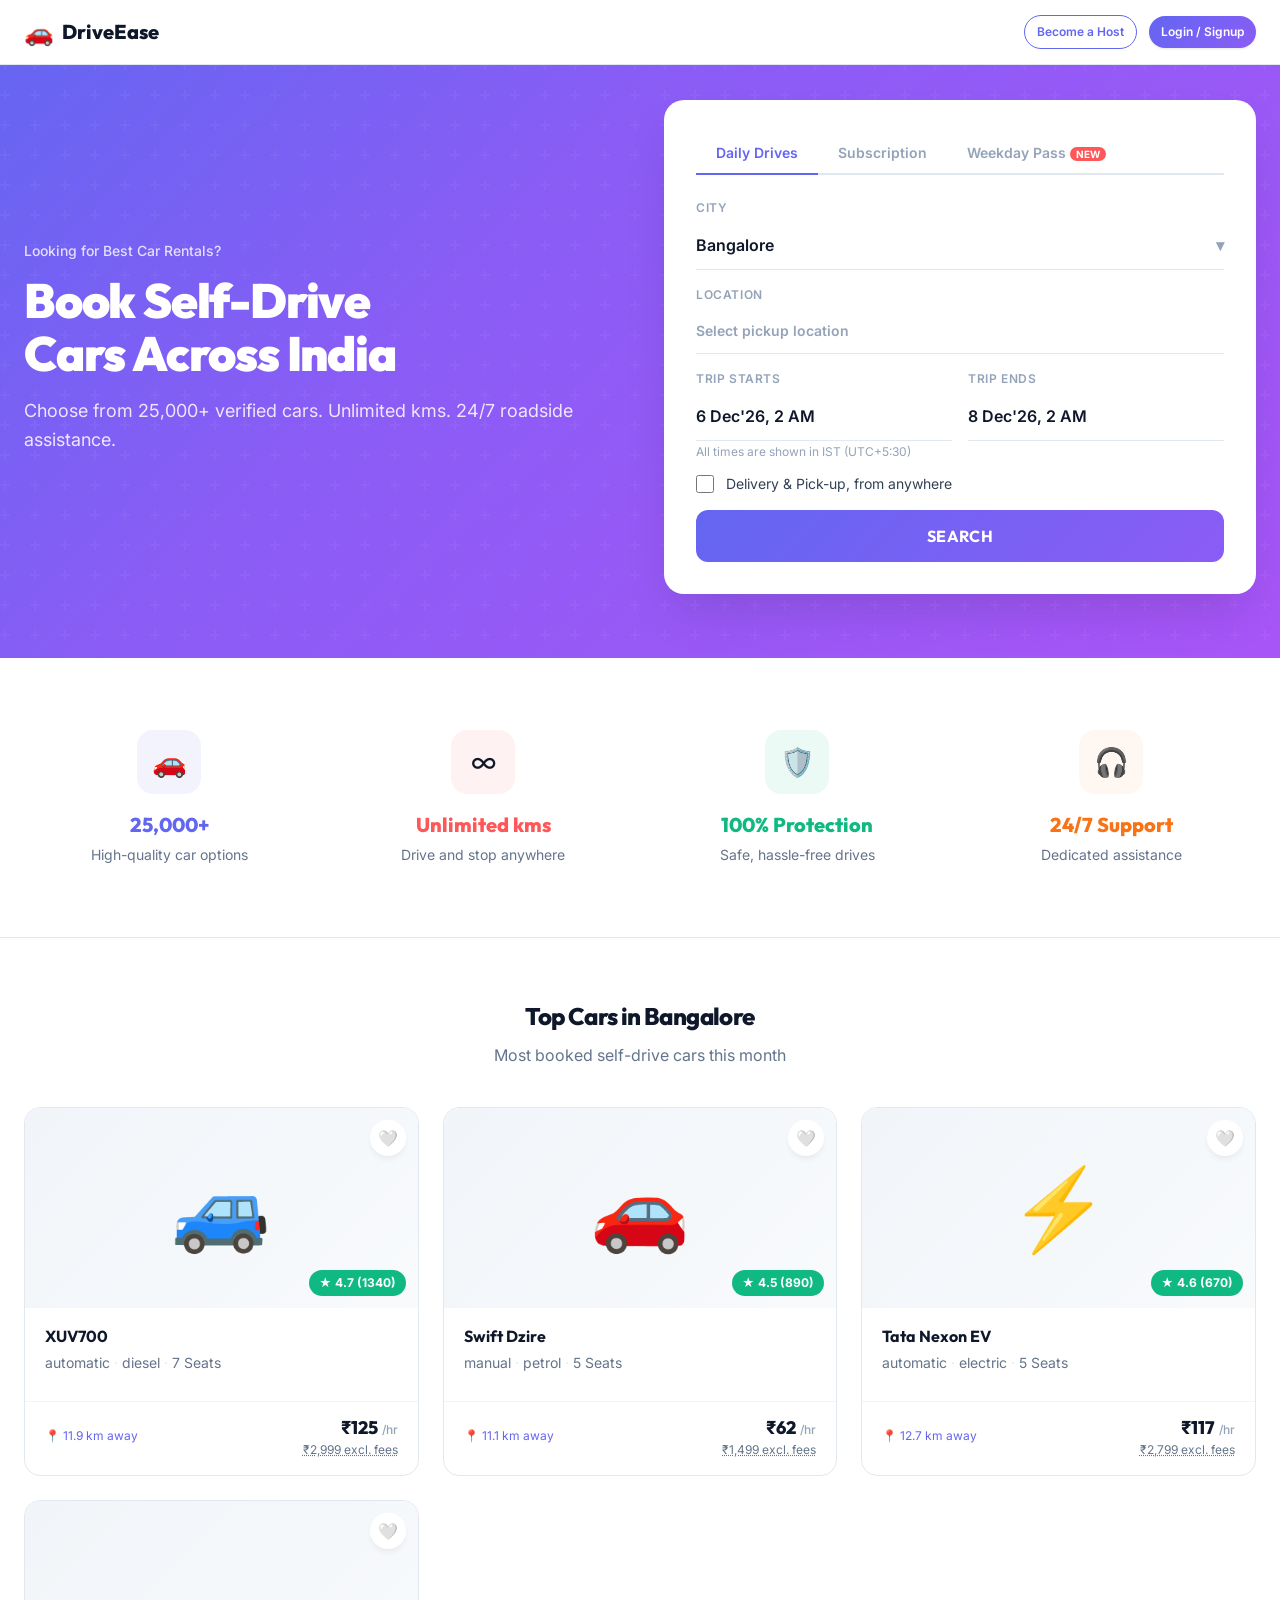
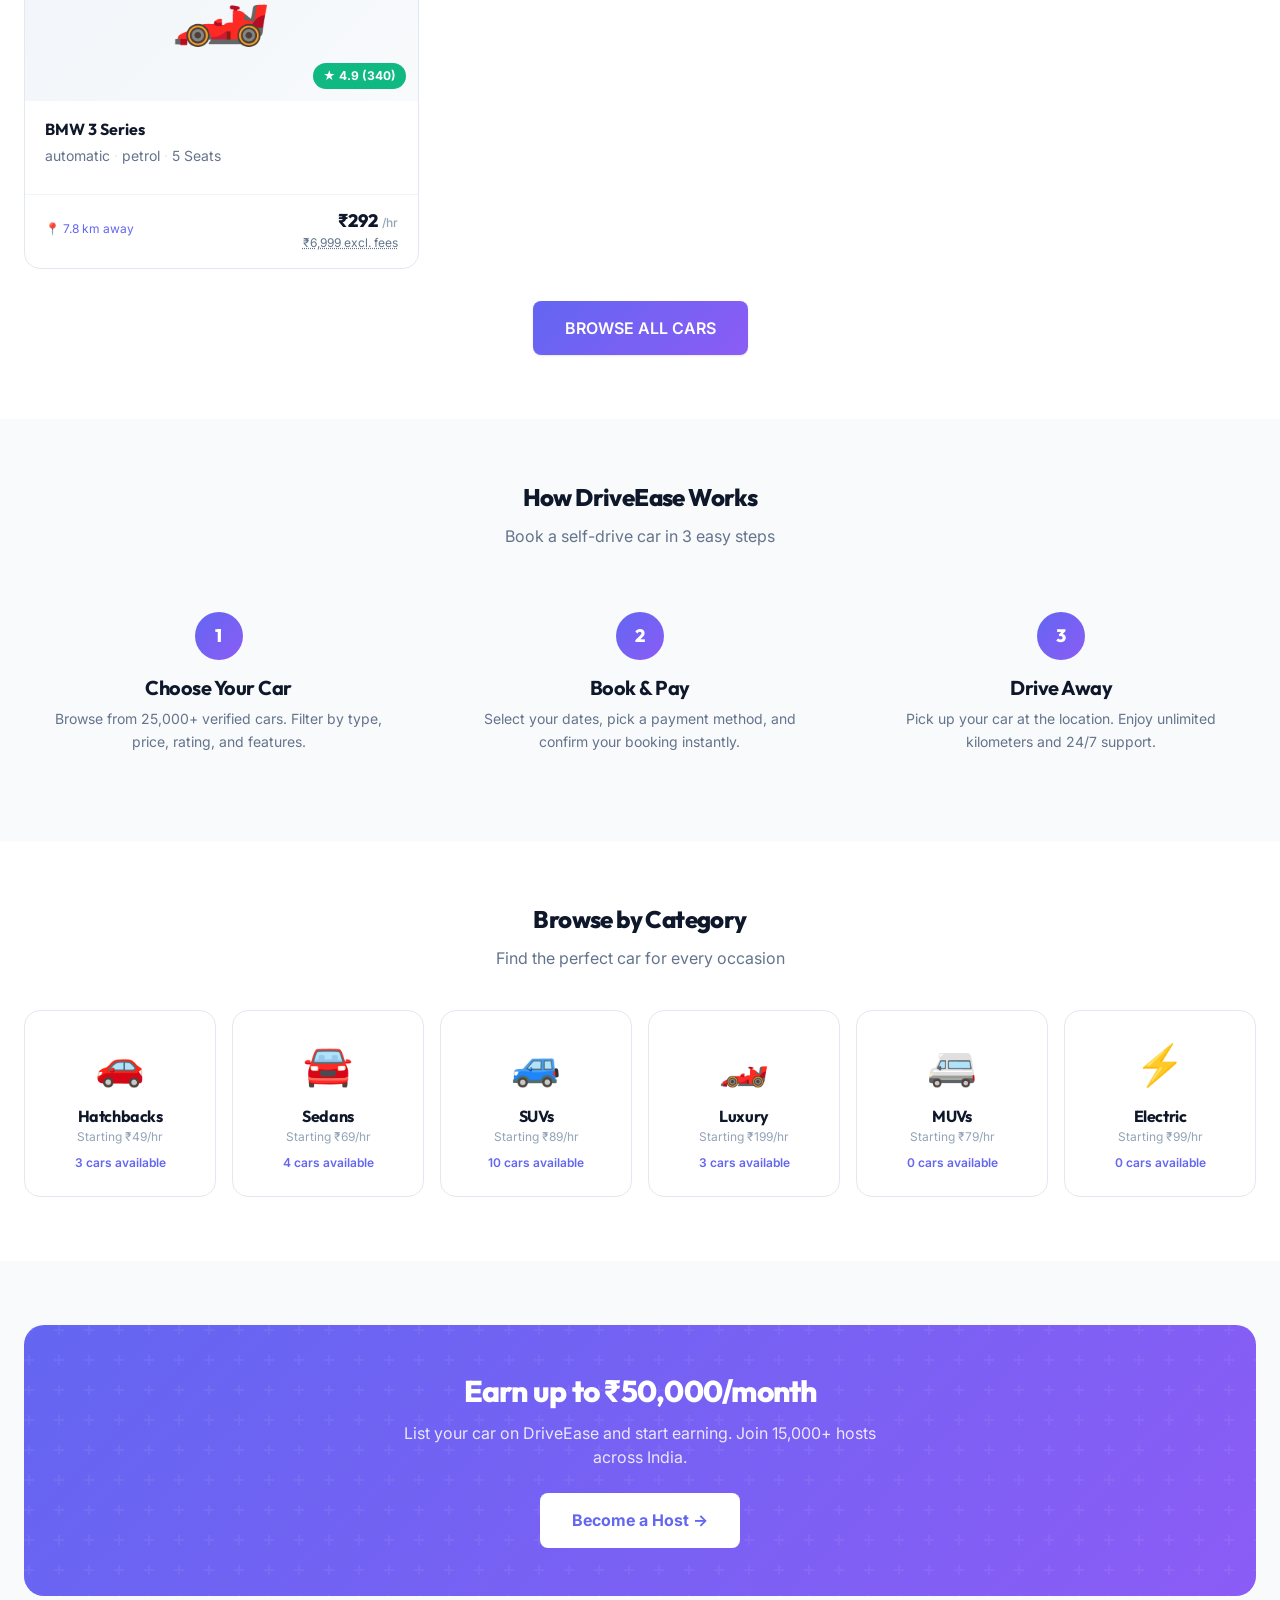
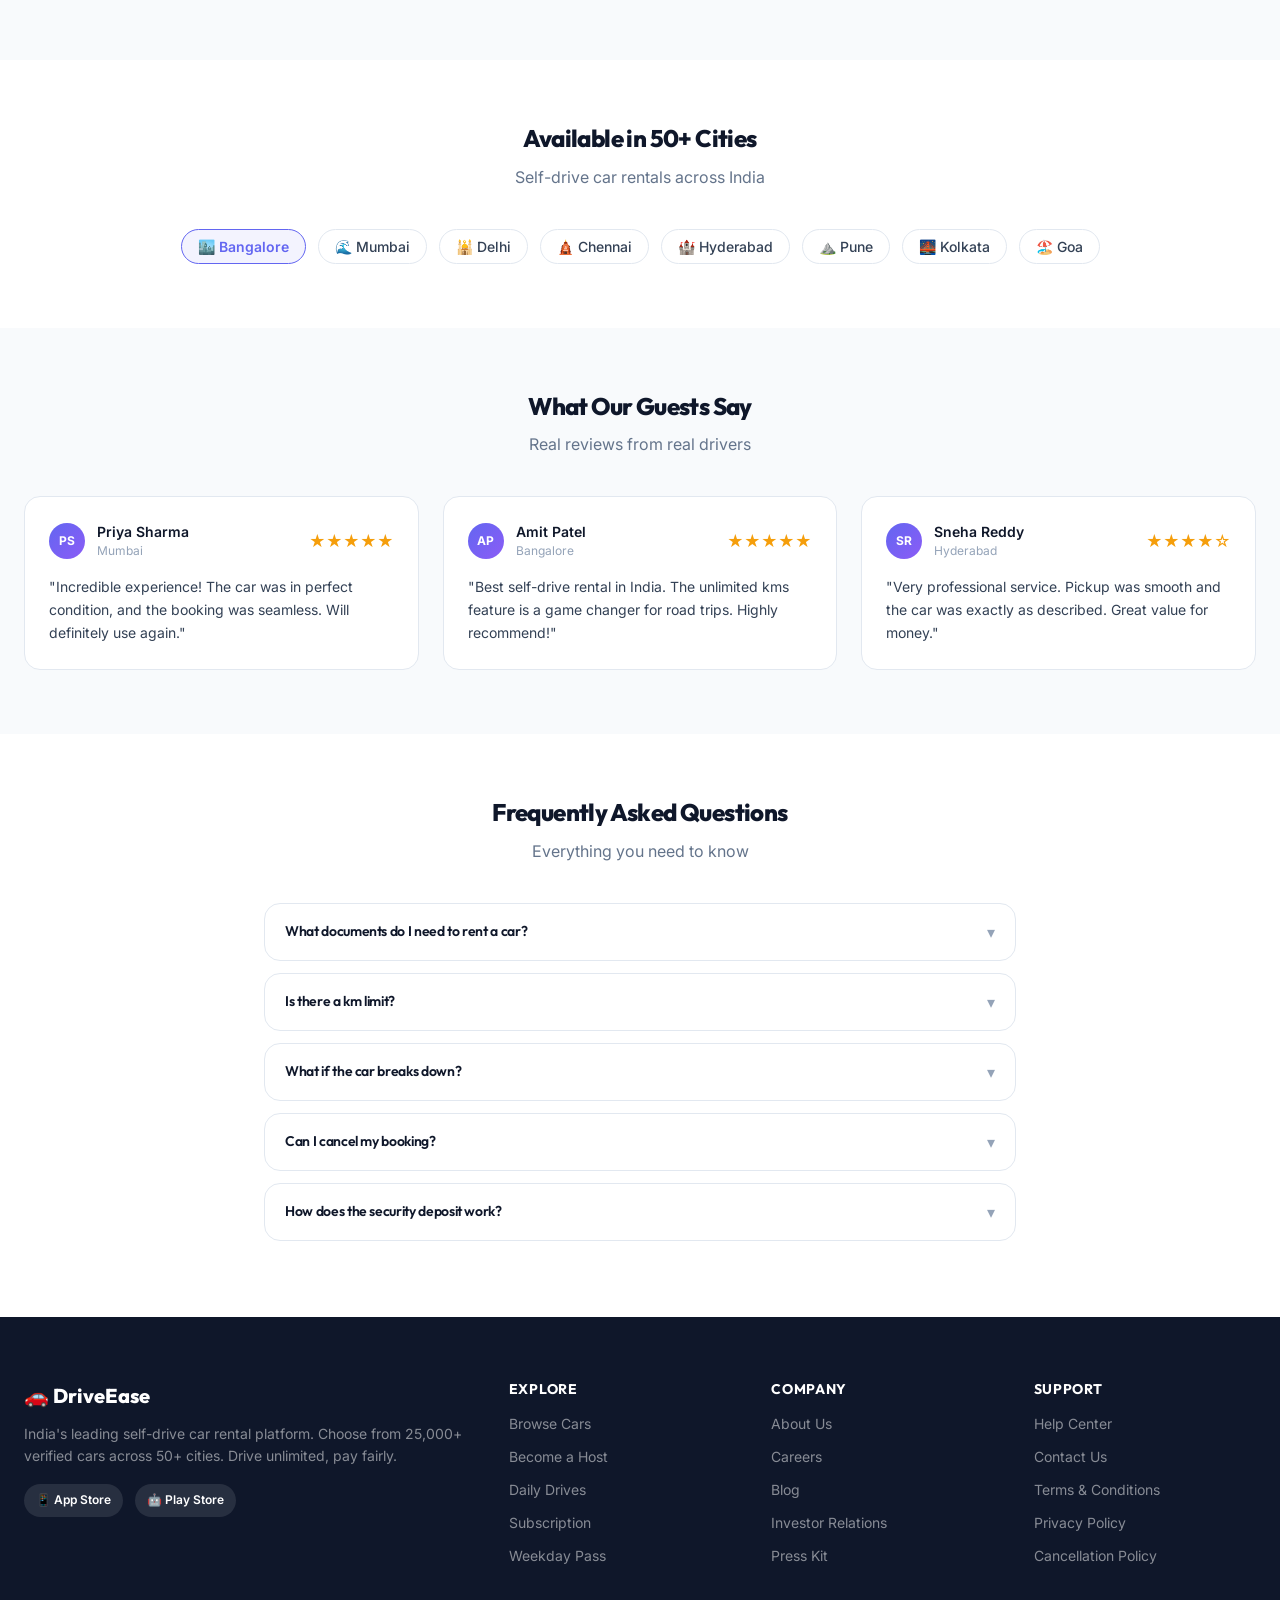
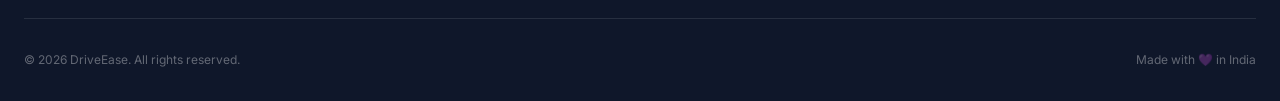
==== commit 2314b8a3: "feat: redesign car detail page with a  layout and persistent booking header" ====
--- a/index.html
+++ b/index.html
@@ -7,7 +7,7 @@
   <meta name="description" content="India's #1 self-drive car rental platform. Choose from 25,000+ cars across 50+ cities. Book a self-drive car in minutes. Hatchbacks, Sedans, SUVs, Luxury cars available.">
   <meta name="keywords" content="self drive car rental, car rental India, rent a car, DriveEase, ZoomCar alternative, car hire">
   <meta name="author" content="DriveEase">
-  <meta name="theme-color" content="#06080f">
+  <meta name="theme-color" content="#6366F1">
   <meta name="apple-mobile-web-app-capable" content="yes">
   <meta name="apple-mobile-web-app-status-bar-style" content="black-translucent">
   <meta name="apple-mobile-web-app-title" content="DriveEase">
@@ -42,16 +42,16 @@
 <body>
   <div id="app">
     <!-- Loading state while JS loads -->
-    <div style="min-height: 100vh; display: flex; align-items: center; justify-content: center; background: #06080f;">
+    <div style="min-height: 100vh; display: flex; align-items: center; justify-content: center; background: #F8FAFC;">
       <div style="text-align: center;">
         <div style="font-size: 3rem; margin-bottom: 1rem; animation: float 2s ease-in-out infinite;">🚗</div>
-        <div style="font-family: 'Outfit', sans-serif; font-size: 1.5rem; font-weight: 700; color: #f1f5f9;">
-          Drive<span style="color: #60a5fa;">Ease</span>
+        <div style="font-family: 'Outfit', sans-serif; font-size: 1.5rem; font-weight: 700; color: #0F172A;">
+          Drive<span style="color: #6366F1;">Ease</span>
         </div>
-        <div style="margin-top: 1rem; width: 120px; height: 3px; background: #111631; border-radius: 999px; margin: 1rem auto; overflow: hidden;">
-          <div style="width: 40%; height: 100%; background: linear-gradient(90deg, #3b82f6, #8b5cf6); border-radius: 999px; animation: shimmer 1.5s ease-in-out infinite;"></div>
+        <div style="margin-top: 1rem; width: 120px; height: 3px; background: #E2E8F0; border-radius: 999px; margin: 1rem auto; overflow: hidden;">
+          <div style="width: 40%; height: 100%; background: linear-gradient(90deg, #6366F1, #8B5CF6); border-radius: 999px; animation: shimmer 1.5s ease-in-out infinite;"></div>
         </div>
-        <p style="color: #64748b; font-size: 0.8rem; margin-top: 0.75rem;">Loading your ride...</p>
+        <p style="color: #94A3B8; font-size: 0.8rem; margin-top: 0.75rem;">Loading your ride...</p>
       </div>
     </div>
   </div>
--- a/css/variables.css
+++ b/css/variables.css
@@ -1,143 +1,142 @@
 /* ========================================
-   DriveEase Design System — Variables
+   DriveEase — Design Tokens (Light Modern)
+   Premium Indigo/Violet + Coral Palette
    ======================================== */
 
 :root {
-  /* ---- Colors: Dark Theme ---- */
-  --color-bg-primary: #06080f;
-  --color-bg-secondary: #0c1021;
-  --color-bg-tertiary: #111631;
-  --color-bg-card: rgba(17, 22, 49, 0.7);
-  --color-bg-card-hover: rgba(25, 32, 65, 0.85);
-  --color-bg-glass: rgba(255, 255, 255, 0.04);
-  --color-bg-glass-hover: rgba(255, 255, 255, 0.08);
-  --color-bg-overlay: rgba(6, 8, 15, 0.85);
+  /* ---- Typography ---- */
+  --font-body: 'Inter', -apple-system, BlinkMacSystemFont, 'Segoe UI', sans-serif;
+  --font-display: 'Outfit', 'Inter', sans-serif;
 
-  /* Accent Colors */
-  --color-primary: #3b82f6;
-  --color-primary-light: #60a5fa;
-  --color-primary-dark: #2563eb;
-  --color-primary-glow: rgba(59, 130, 246, 0.25);
-  --color-primary-subtle: rgba(59, 130, 246, 0.1);
+  --text-xs: 0.75rem;
+  --text-sm: 0.875rem;
+  --text-base: 1rem;
+  --text-lg: 1.125rem;
+  --text-xl: 1.25rem;
+  --text-2xl: 1.5rem;
+  --text-3xl: 1.875rem;
+  --text-4xl: 2.25rem;
+  --text-5xl: 3rem;
+  --text-6xl: 3.75rem;
 
-  --color-accent: #06d6a0;
-  --color-accent-light: #34e8b8;
-  --color-accent-dark: #05b687;
-  --color-accent-glow: rgba(6, 214, 160, 0.2);
+  --leading-tight: 1.2;
+  --leading-snug: 1.375;
+  --leading-normal: 1.5;
+  --leading-relaxed: 1.625;
 
-  --color-secondary: #8b5cf6;
-  --color-secondary-light: #a78bfa;
-
-  --color-warning: #f59e0b;
-  --color-warning-light: #fbbf24;
-  --color-danger: #ef4444;
-  --color-danger-light: #f87171;
-  --color-success: #10b981;
-  --color-success-light: #34d399;
-
-  /* Text Colors */
-  --color-text-primary: #f1f5f9;
-  --color-text-secondary: #94a3b8;
-  --color-text-tertiary: #64748b;
-  --color-text-muted: #475569;
-  --color-text-inverse: #0f172a;
-
-  /* Border Colors */
-  --color-border: rgba(148, 163, 184, 0.1);
-  --color-border-hover: rgba(148, 163, 184, 0.2);
-  --color-border-focus: var(--color-primary);
-
-  /* Gradients */
-  --gradient-primary: linear-gradient(135deg, #3b82f6 0%, #8b5cf6 100%);
-  --gradient-accent: linear-gradient(135deg, #06d6a0 0%, #3b82f6 100%);
-  --gradient-warm: linear-gradient(135deg, #f59e0b 0%, #ef4444 100%);
-  --gradient-hero: linear-gradient(135deg, #0c1021 0%, #111631 40%, #1a1050 70%, #0c1021 100%);
-  --gradient-card: linear-gradient(145deg, rgba(17, 22, 49, 0.8) 0%, rgba(12, 16, 33, 0.9) 100%);
-  --gradient-glow: radial-gradient(ellipse at 50% 0%, var(--color-primary-glow) 0%, transparent 60%);
-  --gradient-mesh: radial-gradient(at 20% 80%, rgba(59, 130, 246, 0.15) 0%, transparent 50%),
-                   radial-gradient(at 80% 20%, rgba(139, 92, 246, 0.1) 0%, transparent 50%),
-                   radial-gradient(at 50% 50%, rgba(6, 214, 160, 0.05) 0%, transparent 50%);
-
-  /* ---- Typography ---- */
-  --font-display: 'Outfit', sans-serif;
-  --font-body: 'Inter', sans-serif;
-
-  --text-xs: 0.75rem;     /* 12px */
-  --text-sm: 0.875rem;    /* 14px */
-  --text-base: 1rem;      /* 16px */
-  --text-lg: 1.125rem;    /* 18px */
-  --text-xl: 1.25rem;     /* 20px */
-  --text-2xl: 1.5rem;     /* 24px */
-  --text-3xl: 1.875rem;   /* 30px */
-  --text-4xl: 2.25rem;    /* 36px */
-  --text-5xl: 3rem;       /* 48px */
-  --text-6xl: 3.75rem;    /* 60px */
-  --text-7xl: 4.5rem;     /* 72px */
-
-  --leading-tight: 1.15;
-  --leading-snug: 1.3;
-  --leading-normal: 1.5;
-  --leading-relaxed: 1.7;
-
-  --tracking-tight: -0.02em;
+  --tracking-tight: -0.025em;
   --tracking-normal: 0;
   --tracking-wide: 0.025em;
   --tracking-wider: 0.05em;
+  --tracking-widest: 0.1em;
 
-  /* ---- Spacing ---- */
-  --space-1: 0.25rem;   /* 4px */
-  --space-2: 0.5rem;    /* 8px */
-  --space-3: 0.75rem;   /* 12px */
-  --space-4: 1rem;      /* 16px */
-  --space-5: 1.25rem;   /* 20px */
-  --space-6: 1.5rem;    /* 24px */
-  --space-8: 2rem;      /* 32px */
-  --space-10: 2.5rem;   /* 40px */
-  --space-12: 3rem;     /* 48px */
-  --space-16: 4rem;     /* 64px */
-  --space-20: 5rem;     /* 80px */
-  --space-24: 6rem;     /* 96px */
-  --space-32: 8rem;     /* 128px */
+  /* ---- Primary — Indigo/Violet ---- */
+  --color-primary: #6366F1;
+  --color-primary-hover: #5558E6;
+  --color-primary-light: #818CF8;
+  --color-primary-lighter: #A5B4FC;
+  --color-primary-subtle: rgba(99, 102, 241, 0.08);
+  --color-primary-bg: rgba(99, 102, 241, 0.04);
 
-  /* ---- Layout ---- */
-  --container-sm: 640px;
-  --container-md: 768px;
-  --container-lg: 1024px;
-  --container-xl: 1200px;
-  --container-2xl: 1400px;
-  --sidebar-width: 280px;
+  /* ---- Accent — Hot Coral ---- */
+  --color-accent: #FF5757;
+  --color-accent-hover: #EF4444;
+  --color-accent-light: #FCA5A5;
+  --color-accent-subtle: rgba(255, 87, 87, 0.08);
+
+  /* ---- Secondary — Teal/Cyan ---- */
+  --color-secondary: #06B6D4;
+  --color-secondary-light: #22D3EE;
+  --color-secondary-subtle: rgba(6, 182, 212, 0.08);
+
+  /* ---- Warm — Orange/Amber ---- */
+  --color-warm: #F97316;
+  --color-warm-light: #FB923C;
+  --color-warm-subtle: rgba(249, 115, 22, 0.06);
+
+  /* ---- Backgrounds (Light Theme) ---- */
+  --color-bg-page: #F8FAFC;
+  --color-bg-card: #FFFFFF;
+  --color-bg-sidebar: #FFFFFF;
+  --color-bg-navbar: #FFFFFF;
+  --color-bg-input: #F1F5F9;
+  --color-bg-hover: #F0F2FF;
+  --color-bg-active: #EEF0FF;
+  --color-bg-hero: linear-gradient(135deg, #6366F1 0%, #8B5CF6 40%, #A855F7 100%);
+  --color-bg-glass: rgba(255, 255, 255, 0.85);
+  --color-bg-overlay: rgba(15, 23, 42, 0.5);
+  --color-bg-badge: #F0F2FF;
+
+  /* ---- Text ---- */
+  --color-text-primary: #0F172A;
+  --color-text-secondary: #334155;
+  --color-text-tertiary: #64748B;
+  --color-text-muted: #94A3B8;
+  --color-text-on-primary: #FFFFFF;
+  --color-text-link: #6366F1;
+
+  /* ---- Borders ---- */
+  --color-border: #E2E8F0;
+  --color-border-light: #F1F5F9;
+  --color-border-focus: #6366F1;
+
+  /* ---- Status Colors ---- */
+  --color-success: #10B981;
+  --color-success-light: #34D399;
+  --color-success-bg: rgba(16, 185, 129, 0.08);
+  --color-warning: #F59E0B;
+  --color-warning-light: #FBBF24;
+  --color-warning-bg: rgba(245, 158, 11, 0.08);
+  --color-danger: #EF4444;
+  --color-danger-light: #F87171;
+  --color-danger-bg: rgba(239, 68, 68, 0.08);
+  --color-info: #3B82F6;
+  --color-info-bg: rgba(59, 130, 246, 0.08);
+
+  /* ---- Gradients ---- */
+  --gradient-primary: linear-gradient(135deg, #6366F1, #8B5CF6);
+  --gradient-primary-hover: linear-gradient(135deg, #5558E6, #7C3AED);
+  --gradient-accent: linear-gradient(135deg, #FF5757, #FF8A65);
+  --gradient-warm: linear-gradient(135deg, #F97316, #FBBF24);
+  --gradient-cool: linear-gradient(135deg, #06B6D4, #3B82F6);
+  --gradient-hero: linear-gradient(135deg, #6366F1 0%, #8B5CF6 40%, #A855F7 100%);
+  --gradient-card: linear-gradient(180deg, #FFFFFF, #FAFBFF);
+  --gradient-glass: linear-gradient(135deg, rgba(255,255,255,0.9), rgba(248,250,252,0.95));
+
+  /* ---- Shadows ---- */
+  --shadow-xs: 0 1px 2px rgba(15, 23, 42, 0.04);
+  --shadow-sm: 0 1px 3px rgba(15, 23, 42, 0.06), 0 1px 2px rgba(15, 23, 42, 0.04);
+  --shadow-md: 0 4px 6px -1px rgba(15, 23, 42, 0.06), 0 2px 4px -2px rgba(15, 23, 42, 0.04);
+  --shadow-lg: 0 10px 15px -3px rgba(15, 23, 42, 0.06), 0 4px 6px -4px rgba(15, 23, 42, 0.04);
+  --shadow-xl: 0 20px 25px -5px rgba(15, 23, 42, 0.08), 0 8px 10px -6px rgba(15, 23, 42, 0.04);
+  --shadow-2xl: 0 25px 50px -12px rgba(15, 23, 42, 0.15);
+  --shadow-card: 0 1px 3px rgba(15, 23, 42, 0.05), 0 1px 2px rgba(15, 23, 42, 0.03);
+  --shadow-card-hover: 0 10px 25px -5px rgba(99, 102, 241, 0.12), 0 4px 10px -4px rgba(15, 23, 42, 0.06);
+  --shadow-glow-primary: 0 0 20px rgba(99, 102, 241, 0.25);
+  --shadow-glow-accent: 0 0 20px rgba(255, 87, 87, 0.25);
+  --shadow-navbar: 0 1px 3px rgba(15, 23, 42, 0.06);
 
   /* ---- Border Radius ---- */
   --radius-sm: 6px;
-  --radius-md: 10px;
-  --radius-lg: 14px;
-  --radius-xl: 20px;
-  --radius-2xl: 28px;
+  --radius-md: 8px;
+  --radius-lg: 12px;
+  --radius-xl: 16px;
+  --radius-2xl: 20px;
+  --radius-3xl: 24px;
   --radius-full: 9999px;
 
-  /* ---- Shadows ---- */
-  --shadow-sm: 0 1px 2px rgba(0, 0, 0, 0.3);
-  --shadow-md: 0 4px 12px rgba(0, 0, 0, 0.4);
-  --shadow-lg: 0 8px 32px rgba(0, 0, 0, 0.5);
-  --shadow-xl: 0 16px 48px rgba(0, 0, 0, 0.6);
-  --shadow-glow-primary: 0 0 30px var(--color-primary-glow);
-  --shadow-glow-accent: 0 0 30px var(--color-accent-glow);
-  --shadow-card: 0 4px 24px rgba(0, 0, 0, 0.3), inset 0 1px 0 rgba(255, 255, 255, 0.05);
-
-  /* ---- Glassmorphism ---- */
-  --glass-bg: rgba(17, 22, 49, 0.6);
-  --glass-border: 1px solid rgba(255, 255, 255, 0.08);
-  --glass-blur: blur(20px);
-  --glass-blur-heavy: blur(40px);
-
-  /* ---- Transitions ---- */
-  --ease-out: cubic-bezier(0.16, 1, 0.3, 1);
-  --ease-in-out: cubic-bezier(0.65, 0, 0.35, 1);
-  --ease-spring: cubic-bezier(0.34, 1.56, 0.64, 1);
-  --transition-fast: 150ms var(--ease-out);
-  --transition-normal: 300ms var(--ease-out);
-  --transition-slow: 500ms var(--ease-out);
-  --transition-slower: 700ms var(--ease-out);
+  /* ---- Spacing ---- */
+  --space-1: 4px;
+  --space-2: 8px;
+  --space-3: 12px;
+  --space-4: 16px;
+  --space-5: 20px;
+  --space-6: 24px;
+  --space-8: 32px;
+  --space-10: 40px;
+  --space-12: 48px;
+  --space-16: 64px;
+  --space-20: 80px;
 
   /* ---- Z-Index ---- */
   --z-dropdown: 100;
@@ -146,5 +145,11 @@
   --z-modal-backdrop: 400;
   --z-modal: 500;
   --z-toast: 600;
-  --z-tooltip: 700;
+
+  /* ---- Transitions ---- */
+  --transition-fast: 0.15s ease;
+  --transition-normal: 0.25s ease;
+  --transition-slow: 0.4s ease;
+  --ease-out: cubic-bezier(0.16, 1, 0.3, 1);
+  --ease-spring: cubic-bezier(0.34, 1.56, 0.64, 1);
 }
--- a/css/base.css
+++ b/css/base.css
@@ -1,21 +1,18 @@
 /* ========================================
-   DriveEase — Base Styles
+   DriveEase — Base Styles (Light Theme)
    ======================================== */
 
 /* ---- Reset ---- */
-*,
-*::before,
-*::after {
-  box-sizing: border-box;
+*, *::before, *::after {
   margin: 0;
   padding: 0;
+  box-sizing: border-box;
 }
 
 html {
   scroll-behavior: smooth;
-  -webkit-font-smoothing: antialiased;
-  -moz-osx-font-smoothing: grayscale;
-  text-rendering: optimizeLegibility;
+  -webkit-text-size-adjust: 100%;
+  -webkit-tap-highlight-color: transparent;
 }
 
 body {
@@ -23,165 +20,85 @@
   font-size: var(--text-base);
   line-height: var(--leading-normal);
   color: var(--color-text-primary);
-  background-color: var(--color-bg-primary);
+  background: var(--color-bg-page);
   min-height: 100vh;
+  -webkit-font-smoothing: antialiased;
+  -moz-osx-font-smoothing: grayscale;
   overflow-x: hidden;
 }
 
-img,
-video {
+a {
+  color: var(--color-text-link);
+  text-decoration: none;
+  transition: color var(--transition-fast);
+}
+
+a:hover {
+  color: var(--color-primary-hover);
+}
+
+img {
   max-width: 100%;
   height: auto;
   display: block;
 }
 
-a {
-  color: var(--color-primary-light);
-  text-decoration: none;
-  transition: color var(--transition-fast);
+button {
+  font-family: inherit;
+  cursor: pointer;
+  border: none;
+  background: none;
 }
 
-a:hover {
-  color: var(--color-primary);
+input, select, textarea {
+  font-family: inherit;
+  font-size: inherit;
 }
 
-button {
-  cursor: pointer;
-  border: none;
-  outline: none;
-  background: none;
-  font-family: inherit;
-  font-size: inherit;
-  color: inherit;
-}
-
-input,
-select,
-textarea {
-  font-family: inherit;
-  font-size: inherit;
-  color: inherit;
-  background: none;
-  border: none;
-  outline: none;
-}
-
-ul, ol {
-  list-style: none;
-}
-
-/* ---- Typography ---- */
 h1, h2, h3, h4, h5, h6 {
   font-family: var(--font-display);
   font-weight: 700;
   line-height: var(--leading-tight);
+  color: var(--color-text-primary);
   letter-spacing: var(--tracking-tight);
-  color: var(--color-text-primary);
 }
 
-h1 { font-size: var(--text-5xl); }
-h2 { font-size: var(--text-4xl); }
+h1 { font-size: var(--text-4xl); font-weight: 800; }
+h2 { font-size: var(--text-3xl); font-weight: 800; }
 h3 { font-size: var(--text-2xl); }
 h4 { font-size: var(--text-xl); }
-h5 { font-size: var(--text-lg); }
-h6 { font-size: var(--text-base); }
 
-p {
-  color: var(--color-text-secondary);
-  line-height: var(--leading-relaxed);
-}
-
-small {
-  font-size: var(--text-sm);
-  color: var(--color-text-tertiary);
-}
-
-/* ---- Layout Utilities ---- */
+/* ---- Container ---- */
 .container {
   width: 100%;
-  max-width: var(--container-xl);
+  max-width: 1280px;
   margin: 0 auto;
   padding: 0 var(--space-6);
 }
 
-.container-wide {
-  max-width: var(--container-2xl);
-}
+.container-sm { max-width: 800px; }
+.container-lg { max-width: 1440px; }
 
-.section {
-  padding: var(--space-20) 0;
-}
-
-.section-sm {
-  padding: var(--space-12) 0;
-}
-
-/* ---- Flex / Grid Utilities ---- */
-.flex {
-  display: flex;
-}
-
-.flex-col {
-  flex-direction: column;
-}
-
-.flex-wrap {
-  flex-wrap: wrap;
-}
-
-.items-center {
-  align-items: center;
-}
-
-.items-start {
-  align-items: flex-start;
-}
-
-.justify-center {
-  justify-content: center;
-}
-
-.justify-between {
-  justify-content: space-between;
-}
-
-.justify-end {
-  justify-content: flex-end;
-}
-
-.gap-1 { gap: var(--space-1); }
-.gap-2 { gap: var(--space-2); }
-.gap-3 { gap: var(--space-3); }
-.gap-4 { gap: var(--space-4); }
-.gap-6 { gap: var(--space-6); }
-.gap-8 { gap: var(--space-8); }
-
-.grid {
-  display: grid;
-}
-
-.text-center {
-  text-align: center;
-}
-
-.text-right {
-  text-align: right;
-}
-
-/* ---- Visibility ---- */
-.hidden {
-  display: none !important;
-}
+/* ---- Utility ---- */
+.text-center { text-align: center; }
+.text-muted { color: var(--color-text-muted); }
+.text-primary { color: var(--color-primary); }
+.text-accent { color: var(--color-accent); }
 
 .sr-only {
   position: absolute;
-  width: 1px;
-  height: 1px;
-  padding: 0;
-  margin: -1px;
+  width: 1px; height: 1px;
+  padding: 0; margin: -1px;
   overflow: hidden;
-  clip: rect(0, 0, 0, 0);
+  clip: rect(0,0,0,0);
+  white-space: nowrap;
   border: 0;
+}
+
+/* ---- Selection ---- */
+::selection {
+  background: var(--color-primary);
+  color: white;
 }
 
 /* ---- Scrollbar ---- */
@@ -189,24 +106,15 @@
   width: 6px;
   height: 6px;
 }
-
 ::-webkit-scrollbar-track {
-  background: var(--color-bg-secondary);
+  background: transparent;
 }
-
 ::-webkit-scrollbar-thumb {
-  background: var(--color-text-muted);
+  background: var(--color-border);
   border-radius: var(--radius-full);
 }
-
 ::-webkit-scrollbar-thumb:hover {
-  background: var(--color-text-tertiary);
-}
-
-/* ---- Selection ---- */
-::selection {
-  background: var(--color-primary);
-  color: white;
+  background: var(--color-text-muted);
 }
 
 /* ---- Animations ---- */
@@ -216,7 +124,7 @@
 }
 
 @keyframes fadeInUp {
-  from { opacity: 0; transform: translateY(24px); }
+  from { opacity: 0; transform: translateY(16px); }
   to { opacity: 1; transform: translateY(0); }
 }
 
@@ -225,19 +133,24 @@
   to { opacity: 1; transform: translateY(0); }
 }
 
-@keyframes fadeInScale {
-  from { opacity: 0; transform: scale(0.95); }
-  to { opacity: 1; transform: scale(1); }
-}
-
 @keyframes slideInRight {
-  from { opacity: 0; transform: translateX(24px); }
+  from { opacity: 0; transform: translateX(20px); }
   to { opacity: 1; transform: translateX(0); }
 }
 
 @keyframes slideInLeft {
-  from { opacity: 0; transform: translateX(-24px); }
+  from { opacity: 0; transform: translateX(-20px); }
   to { opacity: 1; transform: translateX(0); }
+}
+
+@keyframes slideUp {
+  from { transform: translateY(100%); }
+  to { transform: translateY(0); }
+}
+
+@keyframes scaleIn {
+  from { opacity: 0; transform: scale(0.95); }
+  to { opacity: 1; transform: scale(1); }
 }
 
 @keyframes pulse {
@@ -246,8 +159,8 @@
 }
 
 @keyframes shimmer {
-  0% { background-position: -200% 0; }
-  100% { background-position: 200% 0; }
+  0% { transform: translateX(-100%); }
+  100% { transform: translateX(200%); }
 }
 
 @keyframes float {
@@ -259,97 +172,13 @@
   to { transform: rotate(360deg); }
 }
 
-@keyframes glow {
-  0%, 100% { box-shadow: 0 0 20px var(--color-primary-glow); }
-  50% { box-shadow: 0 0 40px var(--color-primary-glow), 0 0 60px rgba(59, 130, 246, 0.1); }
-}
+.animate-fade-in { animation: fadeIn 0.4s var(--ease-out) both; }
+.animate-fade-in-up { animation: fadeInUp 0.5s var(--ease-out) both; }
+.animate-fade-in-down { animation: fadeInDown 0.4s var(--ease-out) both; }
+.animate-slide-right { animation: slideInRight 0.4s var(--ease-out) both; }
+.animate-scale-in { animation: scaleIn 0.3s var(--ease-out) both; }
 
-@keyframes countUp {
-  from { opacity: 0; transform: translateY(10px); }
-  to { opacity: 1; transform: translateY(0); }
-}
-
-.animate-fade-in { animation: fadeIn 0.5s var(--ease-out) both; }
-.animate-fade-in-up { animation: fadeInUp 0.6s var(--ease-out) both; }
-.animate-fade-in-down { animation: fadeInDown 0.5s var(--ease-out) both; }
-.animate-fade-in-scale { animation: fadeInScale 0.4s var(--ease-out) both; }
-.animate-slide-right { animation: slideInRight 0.5s var(--ease-out) both; }
-.animate-slide-left { animation: slideInLeft 0.5s var(--ease-out) both; }
-.animate-pulse { animation: pulse 2s ease-in-out infinite; }
-.animate-float { animation: float 3s ease-in-out infinite; }
-.animate-spin { animation: spin 1s linear infinite; }
-
-.delay-1 { animation-delay: 100ms; }
-.delay-2 { animation-delay: 200ms; }
-.delay-3 { animation-delay: 300ms; }
-.delay-4 { animation-delay: 400ms; }
-.delay-5 { animation-delay: 500ms; }
-.delay-6 { animation-delay: 600ms; }
-
-/* ---- Scroll Reveal ---- */
-.reveal {
-  opacity: 0;
-  transform: translateY(30px);
-  transition: opacity 0.7s var(--ease-out), transform 0.7s var(--ease-out);
-}
-
-.reveal.visible {
-  opacity: 1;
-  transform: translateY(0);
-}
-
-/* ---- Skeleton Loading ---- */
-.skeleton {
-  background: linear-gradient(
-    90deg,
-    var(--color-bg-tertiary) 25%,
-    rgba(255, 255, 255, 0.06) 50%,
-    var(--color-bg-tertiary) 75%
-  );
-  background-size: 400% 100%;
-  animation: shimmer 1.5s ease-in-out infinite;
-  border-radius: var(--radius-md);
-}
-
-/* ---- App Shell ---- */
-#app {
-  min-height: 100vh;
-  display: flex;
-  flex-direction: column;
-}
-
-#page-content {
-  flex: 1;
-}
-
-/* ---- Background Mesh ---- */
-.bg-mesh {
-  position: fixed;
-  top: 0;
-  left: 0;
-  right: 0;
-  bottom: 0;
-  background: var(--gradient-mesh);
-  pointer-events: none;
-  z-index: 0;
-}
-
-/* ---- Responsive ---- */
-@media (max-width: 1024px) {
-  h1 { font-size: var(--text-4xl); }
-  h2 { font-size: var(--text-3xl); }
-  .section { padding: var(--space-16) 0; }
-}
-
-@media (max-width: 768px) {
-  h1 { font-size: var(--text-3xl); }
-  h2 { font-size: var(--text-2xl); }
-  h3 { font-size: var(--text-xl); }
-  .container { padding: 0 var(--space-4); }
-  .section { padding: var(--space-12) 0; }
-}
-
-@media (max-width: 480px) {
-  h1 { font-size: var(--text-2xl); }
-  h2 { font-size: var(--text-xl); }
-}
+.animate-delay-1 { animation-delay: 0.1s; }
+.animate-delay-2 { animation-delay: 0.2s; }
+.animate-delay-3 { animation-delay: 0.3s; }
+.animate-delay-4 { animation-delay: 0.4s; }
--- a/css/components.css
+++ b/css/components.css
@@ -1,281 +1,6 @@
 /* ========================================
-   DriveEase — Component Styles
+   DriveEase — Components (Light Theme)
    ======================================== */
-
-/* ---- Buttons ---- */
-.btn {
-  display: inline-flex;
-  align-items: center;
-  justify-content: center;
-  gap: var(--space-2);
-  padding: var(--space-3) var(--space-6);
-  font-family: var(--font-display);
-  font-weight: 600;
-  font-size: var(--text-sm);
-  letter-spacing: var(--tracking-wide);
-  border-radius: var(--radius-md);
-  transition: all var(--transition-normal);
-  white-space: nowrap;
-  position: relative;
-  overflow: hidden;
-}
-
-.btn::after {
-  content: '';
-  position: absolute;
-  inset: 0;
-  background: linear-gradient(rgba(255,255,255,0.1), transparent);
-  opacity: 0;
-  transition: opacity var(--transition-fast);
-}
-
-.btn:hover::after {
-  opacity: 1;
-}
-
-.btn-primary {
-  background: var(--gradient-primary);
-  color: white;
-  box-shadow: var(--shadow-md), 0 0 20px var(--color-primary-glow);
-}
-
-.btn-primary:hover {
-  transform: translateY(-2px);
-  box-shadow: var(--shadow-lg), 0 0 40px var(--color-primary-glow);
-}
-
-.btn-primary:active {
-  transform: translateY(0);
-}
-
-.btn-secondary {
-  background: var(--color-bg-glass);
-  color: var(--color-text-primary);
-  border: 1px solid var(--color-border);
-}
-
-.btn-secondary:hover {
-  background: var(--color-bg-glass-hover);
-  border-color: var(--color-border-hover);
-  transform: translateY(-1px);
-}
-
-.btn-accent {
-  background: var(--gradient-accent);
-  color: var(--color-text-inverse);
-  font-weight: 700;
-}
-
-.btn-accent:hover {
-  transform: translateY(-2px);
-  box-shadow: var(--shadow-lg), var(--shadow-glow-accent);
-}
-
-.btn-outline {
-  background: transparent;
-  color: var(--color-primary-light);
-  border: 1.5px solid var(--color-primary);
-}
-
-.btn-outline:hover {
-  background: var(--color-primary-subtle);
-  transform: translateY(-1px);
-}
-
-.btn-ghost {
-  background: transparent;
-  color: var(--color-text-secondary);
-}
-
-.btn-ghost:hover {
-  color: var(--color-text-primary);
-  background: var(--color-bg-glass);
-}
-
-.btn-danger {
-  background: var(--color-danger);
-  color: white;
-}
-
-.btn-danger:hover {
-  background: var(--color-danger-light);
-  transform: translateY(-1px);
-}
-
-.btn-lg {
-  padding: var(--space-4) var(--space-8);
-  font-size: var(--text-base);
-  border-radius: var(--radius-lg);
-}
-
-.btn-sm {
-  padding: var(--space-2) var(--space-4);
-  font-size: var(--text-xs);
-}
-
-.btn-icon {
-  padding: var(--space-3);
-  border-radius: var(--radius-md);
-}
-
-.btn-full {
-  width: 100%;
-}
-
-/* ---- Inputs ---- */
-.input-group {
-  display: flex;
-  flex-direction: column;
-  gap: var(--space-2);
-}
-
-.input-group label {
-  font-size: var(--text-sm);
-  font-weight: 500;
-  color: var(--color-text-secondary);
-}
-
-.input {
-  width: 100%;
-  padding: var(--space-3) var(--space-4);
-  background: var(--color-bg-glass);
-  border: 1.5px solid var(--color-border);
-  border-radius: var(--radius-md);
-  color: var(--color-text-primary);
-  font-size: var(--text-sm);
-  transition: all var(--transition-normal);
-}
-
-.input:focus {
-  border-color: var(--color-primary);
-  box-shadow: 0 0 0 3px var(--color-primary-subtle);
-  background: var(--color-bg-secondary);
-}
-
-.input::placeholder {
-  color: var(--color-text-muted);
-}
-
-.input-error {
-  border-color: var(--color-danger) !important;
-}
-
-.error-text {
-  font-size: var(--text-xs);
-  color: var(--color-danger-light);
-}
-
-.select {
-  width: 100%;
-  padding: var(--space-3) var(--space-4);
-  background: var(--color-bg-glass);
-  border: 1.5px solid var(--color-border);
-  border-radius: var(--radius-md);
-  color: var(--color-text-primary);
-  font-size: var(--text-sm);
-  cursor: pointer;
-  appearance: none;
-  background-image: url("data:image/svg+xml,%3Csvg xmlns='http://www.w3.org/2000/svg' width='12' height='12' fill='%2394a3b8' viewBox='0 0 16 16'%3E%3Cpath d='M8 11L3 6h10l-5 5z'/%3E%3C/svg%3E");
-  background-repeat: no-repeat;
-  background-position: right 12px center;
-  padding-right: 36px;
-  transition: all var(--transition-normal);
-}
-
-.select:focus {
-  border-color: var(--color-primary);
-  box-shadow: 0 0 0 3px var(--color-primary-subtle);
-}
-
-.select option {
-  background: var(--color-bg-secondary);
-  color: var(--color-text-primary);
-}
-
-/* ---- Cards ---- */
-.card {
-  background: var(--gradient-card);
-  border: var(--glass-border);
-  border-radius: var(--radius-lg);
-  overflow: hidden;
-  transition: all var(--transition-normal);
-  box-shadow: var(--shadow-card);
-}
-
-.card:hover {
-  transform: translateY(-4px);
-  box-shadow: var(--shadow-lg), 0 0 30px rgba(59, 130, 246, 0.08);
-  border-color: rgba(255, 255, 255, 0.12);
-}
-
-.card-body {
-  padding: var(--space-5);
-}
-
-.card-img {
-  width: 100%;
-  height: 200px;
-  object-fit: cover;
-  transition: transform var(--transition-slow);
-}
-
-.card:hover .card-img {
-  transform: scale(1.05);
-}
-
-.card-img-wrapper {
-  overflow: hidden;
-  position: relative;
-}
-
-/* ---- Badges ---- */
-.badge {
-  display: inline-flex;
-  align-items: center;
-  gap: var(--space-1);
-  padding: var(--space-1) var(--space-3);
-  font-size: var(--text-xs);
-  font-weight: 600;
-  border-radius: var(--radius-full);
-  letter-spacing: var(--tracking-wide);
-  text-transform: uppercase;
-}
-
-.badge-primary {
-  background: var(--color-primary-subtle);
-  color: var(--color-primary-light);
-}
-
-.badge-accent {
-  background: var(--color-accent-glow);
-  color: var(--color-accent);
-}
-
-.badge-warning {
-  background: rgba(245, 158, 11, 0.15);
-  color: var(--color-warning-light);
-}
-
-.badge-danger {
-  background: rgba(239, 68, 68, 0.15);
-  color: var(--color-danger-light);
-}
-
-.badge-success {
-  background: rgba(16, 185, 129, 0.15);
-  color: var(--color-success-light);
-}
-
-/* ---- Stars ---- */
-.stars {
-  display: inline-flex;
-  gap: 2px;
-  color: var(--color-warning);
-}
-
-.stars .star-empty {
-  color: var(--color-text-muted);
-}
 
 /* ---- Navbar ---- */
 .navbar {
@@ -284,22 +9,21 @@
   left: 0;
   right: 0;
   z-index: var(--z-fixed);
-  padding: var(--space-4) 0;
+  background: var(--color-bg-navbar);
+  border-bottom: 1px solid var(--color-border);
   transition: all var(--transition-normal);
+  padding: 0;
 }
 
 .navbar.scrolled {
-  background: var(--glass-bg);
-  backdrop-filter: var(--glass-blur);
-  -webkit-backdrop-filter: var(--glass-blur);
-  border-bottom: var(--glass-border);
-  padding: var(--space-3) 0;
+  box-shadow: var(--shadow-navbar);
 }
 
 .navbar-inner {
   display: flex;
   align-items: center;
   justify-content: space-between;
+  height: 64px;
 }
 
 .navbar-logo {
@@ -310,18 +34,11 @@
   font-size: var(--text-xl);
   font-weight: 800;
   color: var(--color-text-primary);
-  letter-spacing: var(--tracking-tight);
+  text-decoration: none;
 }
 
 .navbar-logo-icon {
-  width: 36px;
-  height: 36px;
-  background: var(--gradient-primary);
-  border-radius: var(--radius-md);
-  display: flex;
-  align-items: center;
-  justify-content: center;
-  font-size: var(--text-lg);
+  font-size: 1.5rem;
 }
 
 .navbar-links {
@@ -337,13 +54,18 @@
   color: var(--color-text-secondary);
   border-radius: var(--radius-md);
   transition: all var(--transition-fast);
-  cursor: pointer;
-}
-
-.navbar-link:hover,
+  text-decoration: none;
+  white-space: nowrap;
+}
+
+.navbar-link:hover {
+  color: var(--color-primary);
+  background: var(--color-primary-subtle);
+}
+
 .navbar-link.active {
-  color: var(--color-text-primary);
-  background: var(--color-bg-glass);
+  color: var(--color-primary);
+  font-weight: 600;
 }
 
 .navbar-actions {
@@ -354,9 +76,13 @@
 
 .navbar-mobile-btn {
   display: none;
-  padding: var(--space-2);
-  color: var(--color-text-primary);
+  width: 40px;
+  height: 40px;
+  align-items: center;
+  justify-content: center;
   font-size: var(--text-xl);
+  border-radius: var(--radius-md);
+  color: var(--color-text-secondary);
 }
 
 /* ---- Mobile Nav ---- */
@@ -364,132 +90,358 @@
   display: none;
   position: fixed;
   top: 0;
-  left: 0;
+  right: -320px;
+  width: 320px;
+  height: 100vh;
+  background: var(--color-bg-card);
+  z-index: var(--z-modal);
+  padding: var(--space-8) var(--space-6);
+  transition: right var(--transition-slow) var(--ease-out);
+  flex-direction: column;
+  gap: var(--space-2);
+  box-shadow: var(--shadow-2xl);
+  overflow-y: auto;
+}
+
+.mobile-nav.open {
   right: 0;
-  bottom: 0;
-  background: var(--color-bg-overlay);
-  backdrop-filter: var(--glass-blur-heavy);
-  -webkit-backdrop-filter: var(--glass-blur-heavy);
-  z-index: var(--z-modal);
-  flex-direction: column;
-  align-items: center;
-  justify-content: center;
-  gap: var(--space-6);
-}
-
-.mobile-nav.open {
-  display: flex;
-  animation: fadeIn 0.3s var(--ease-out);
-}
-
-.mobile-nav-link {
-  font-family: var(--font-display);
-  font-size: var(--text-2xl);
-  font-weight: 600;
-  color: var(--color-text-primary);
-  padding: var(--space-3) var(--space-8);
-  cursor: pointer;
-  transition: color var(--transition-fast);
-}
-
-.mobile-nav-link:hover {
-  color: var(--color-primary-light);
 }
 
 .mobile-nav-close {
   position: absolute;
-  top: var(--space-6);
-  right: var(--space-6);
-  font-size: var(--text-2xl);
+  top: var(--space-4);
+  right: var(--space-4);
+  width: 40px;
+  height: 40px;
+  display: flex;
+  align-items: center;
+  justify-content: center;
+  border-radius: var(--radius-full);
+  font-size: var(--text-lg);
+  background: var(--color-bg-input);
+  color: var(--color-text-secondary);
+}
+
+.mobile-nav-link {
+  display: block;
+  padding: var(--space-3) var(--space-4);
+  font-size: var(--text-base);
+  font-weight: 500;
+  color: var(--color-text-primary);
+  border-radius: var(--radius-md);
+  transition: all var(--transition-fast);
+  text-decoration: none;
+  text-align: left;
+  width: 100%;
+}
+
+.mobile-nav-link:hover {
+  background: var(--color-bg-hover);
+  color: var(--color-primary);
+}
+
+@media (max-width: 768px) {
+  .navbar-links { display: none; }
+  .navbar-mobile-btn { display: flex; }
+  .mobile-nav { display: flex; }
+  .navbar-actions .btn:not(.navbar-mobile-btn) { display: none; }
+  .navbar-actions #user-avatar { display: flex; }
+  .navbar-actions .wallet-link { display: none; }
+}
+
+/* ---- Buttons ---- */
+.btn {
+  display: inline-flex;
+  align-items: center;
+  justify-content: center;
+  gap: var(--space-2);
+  padding: var(--space-3) var(--space-5);
+  font-family: var(--font-body);
+  font-size: var(--text-sm);
+  font-weight: 600;
+  border-radius: var(--radius-md);
+  cursor: pointer;
+  transition: all var(--transition-fast);
+  white-space: nowrap;
+  border: none;
+  text-decoration: none;
+  line-height: 1.4;
+}
+
+.btn-primary {
+  background: var(--gradient-primary);
+  color: white;
+  box-shadow: var(--shadow-sm);
+}
+
+.btn-primary:hover {
+  background: var(--gradient-primary-hover);
+  box-shadow: var(--shadow-glow-primary);
+  transform: translateY(-1px);
+}
+
+.btn-secondary {
+  background: var(--color-bg-input);
+  color: var(--color-text-secondary);
+}
+
+.btn-secondary:hover {
+  background: var(--color-border);
+  color: var(--color-text-primary);
+}
+
+.btn-outline {
+  background: transparent;
+  color: var(--color-primary);
+  border: 1.5px solid var(--color-primary);
+}
+
+.btn-outline:hover {
+  background: var(--color-primary-subtle);
+}
+
+.btn-ghost {
+  background: transparent;
+  color: var(--color-text-secondary);
+}
+
+.btn-ghost:hover {
+  background: var(--color-bg-hover);
+  color: var(--color-primary);
+}
+
+.btn-danger {
+  background: var(--color-danger);
+  color: white;
+}
+
+.btn-danger:hover {
+  background: var(--color-danger-light);
+  box-shadow: var(--shadow-glow-accent);
+}
+
+.btn-sm { padding: var(--space-2) var(--space-3); font-size: var(--text-xs); }
+.btn-lg { padding: var(--space-4) var(--space-8); font-size: var(--text-base); }
+.btn-full { width: 100%; }
+.btn-icon { width: 40px; height: 40px; padding: 0; }
+
+.btn:disabled, .btn.disabled {
+  opacity: 0.5;
+  cursor: not-allowed;
+  pointer-events: none;
+}
+
+/* ---- Inputs ---- */
+.input-group {
+  display: flex;
+  flex-direction: column;
+  gap: var(--space-1);
+}
+
+.input-group label {
+  font-size: var(--text-xs);
+  font-weight: 600;
+  color: var(--color-text-tertiary);
+  text-transform: uppercase;
+  letter-spacing: var(--tracking-wider);
+}
+
+.input, .select {
+  width: 100%;
+  padding: var(--space-3) var(--space-4);
+  background: var(--color-bg-input);
+  border: 1.5px solid transparent;
+  border-radius: var(--radius-md);
+  font-size: var(--text-sm);
+  color: var(--color-text-primary);
+  transition: all var(--transition-fast);
+  outline: none;
+}
+
+.input:focus, .select:focus {
+  border-color: var(--color-primary);
+  background: white;
+  box-shadow: 0 0 0 3px var(--color-primary-subtle);
+}
+
+.input::placeholder {
+  color: var(--color-text-muted);
+}
+
+.select {
+  appearance: none;
+  background-image: url("data:image/svg+xml,%3Csvg xmlns='http://www.w3.org/2000/svg' width='12' height='12' fill='%2364748b' viewBox='0 0 16 16'%3E%3Cpath d='M8 11L3 6h10l-5 5z'/%3E%3C/svg%3E");
+  background-repeat: no-repeat;
+  background-position: right 12px center;
+  padding-right: var(--space-10);
+}
+
+/* ---- Cards ---- */
+.card {
+  background: var(--color-bg-card);
+  border: 1px solid var(--color-border);
+  border-radius: var(--radius-xl);
+  overflow: hidden;
+  transition: all var(--transition-normal);
+}
+
+.card:hover {
+  box-shadow: var(--shadow-card-hover);
+  border-color: var(--color-primary-lighter);
+}
+
+/* ---- Badges ---- */
+.badge {
+  display: inline-flex;
+  align-items: center;
+  gap: var(--space-1);
+  padding: 3px 10px;
+  font-size: var(--text-xs);
+  font-weight: 600;
+  border-radius: var(--radius-full);
+  white-space: nowrap;
+}
+
+.badge-primary {
+  background: var(--color-primary-subtle);
+  color: var(--color-primary);
+}
+
+.badge-success {
+  background: var(--color-success-bg);
+  color: var(--color-success);
+}
+
+.badge-warning {
+  background: var(--color-warning-bg);
+  color: var(--color-warning);
+}
+
+.badge-danger {
+  background: var(--color-danger-bg);
+  color: var(--color-danger);
+}
+
+.badge-accent {
+  background: var(--color-accent-subtle);
+  color: var(--color-accent);
+}
+
+.badge-info {
+  background: var(--color-info-bg);
+  color: var(--color-info);
+}
+
+/* ---- Rating Badge (ZoomCar-style) ---- */
+.rating-badge {
+  display: inline-flex;
+  align-items: center;
+  gap: 4px;
+  padding: 4px 10px;
+  background: var(--color-primary);
+  color: white;
+  border-radius: var(--radius-full);
+  font-size: var(--text-xs);
+  font-weight: 700;
+}
+
+.rating-badge.excellent {
+  background: var(--color-success);
+}
+
+.rating-badge.good {
+  background: var(--color-primary);
+}
+
+/* ---- Avatar ---- */
+.avatar {
+  width: 36px;
+  height: 36px;
+  border-radius: var(--radius-full);
+  background: var(--gradient-primary);
+  color: white;
+  display: flex;
+  align-items: center;
+  justify-content: center;
+  font-size: var(--text-xs);
+  font-weight: 700;
+  flex-shrink: 0;
+}
+
+.avatar-lg { width: 64px; height: 64px; font-size: var(--text-lg); }
+.avatar-xl { width: 96px; height: 96px; font-size: var(--text-xl); }
+
+/* ---- Tabs ---- */
+.tabs {
+  display: flex;
+  gap: var(--space-1);
+  background: var(--color-bg-input);
+  border-radius: var(--radius-lg);
+  padding: 4px;
+  overflow-x: auto;
+}
+
+.tab {
+  padding: var(--space-2) var(--space-4);
+  font-size: var(--text-sm);
+  font-weight: 500;
+  color: var(--color-text-tertiary);
+  border-radius: var(--radius-md);
+  transition: all var(--transition-fast);
+  white-space: nowrap;
+  cursor: pointer;
+  background: none;
+  border: none;
+}
+
+.tab:hover {
+  color: var(--color-text-primary);
+}
+
+.tab.active {
+  background: white;
+  color: var(--color-primary);
+  font-weight: 600;
+  box-shadow: var(--shadow-sm);
+}
+
+/* ---- Filter Chips (ZoomCar-style) ---- */
+.filter-chips {
+  display: flex;
+  gap: var(--space-2);
+  overflow-x: auto;
+  padding-bottom: var(--space-2);
+  scrollbar-width: none;
+}
+
+.filter-chips::-webkit-scrollbar { display: none; }
+
+.filter-chip {
+  display: inline-flex;
+  align-items: center;
+  gap: var(--space-2);
+  padding: var(--space-2) var(--space-4);
+  background: white;
+  border: 1.5px solid var(--color-border);
+  border-radius: var(--radius-full);
+  font-size: var(--text-sm);
+  font-weight: 500;
   color: var(--color-text-secondary);
   cursor: pointer;
-}
-
-/* ---- Footer ---- */
-.footer {
-  background: var(--color-bg-secondary);
-  border-top: var(--glass-border);
-  padding: var(--space-16) 0 var(--space-8);
-}
-
-.footer-grid {
-  display: grid;
-  grid-template-columns: 2fr repeat(3, 1fr);
-  gap: var(--space-12);
-  margin-bottom: var(--space-12);
-}
-
-.footer-brand p {
-  margin-top: var(--space-4);
-  font-size: var(--text-sm);
-  max-width: 300px;
-}
-
-.footer-title {
-  font-family: var(--font-display);
-  font-size: var(--text-sm);
-  font-weight: 700;
-  text-transform: uppercase;
-  letter-spacing: var(--tracking-wider);
-  color: var(--color-text-primary);
-  margin-bottom: var(--space-4);
-}
-
-.footer-links {
-  display: flex;
-  flex-direction: column;
-  gap: var(--space-3);
-}
-
-.footer-link {
-  font-size: var(--text-sm);
-  color: var(--color-text-tertiary);
-  transition: color var(--transition-fast);
-  cursor: pointer;
-}
-
-.footer-link:hover {
-  color: var(--color-primary-light);
-}
-
-.footer-social {
-  display: flex;
-  gap: var(--space-3);
-  margin-top: var(--space-4);
-}
-
-.footer-social-icon {
-  width: 40px;
-  height: 40px;
-  display: flex;
-  align-items: center;
-  justify-content: center;
-  background: var(--color-bg-glass);
-  border: var(--glass-border);
-  border-radius: var(--radius-md);
-  color: var(--color-text-secondary);
+  white-space: nowrap;
   transition: all var(--transition-fast);
-  cursor: pointer;
-  font-size: var(--text-lg);
-}
-
-.footer-social-icon:hover {
+}
+
+.filter-chip:hover {
+  border-color: var(--color-primary-lighter);
+  color: var(--color-primary);
+}
+
+.filter-chip.active {
   background: var(--color-primary-subtle);
-  color: var(--color-primary-light);
-  transform: translateY(-2px);
-}
-
-.footer-bottom {
-  display: flex;
-  align-items: center;
-  justify-content: space-between;
-  padding-top: var(--space-8);
-  border-top: var(--glass-border);
-}
-
-.footer-bottom p {
-  font-size: var(--text-sm);
-  color: var(--color-text-muted);
+  border-color: var(--color-primary);
+  color: var(--color-primary);
+  font-weight: 600;
 }
 
 /* ---- Modal ---- */
@@ -497,49 +449,53 @@
   position: fixed;
   inset: 0;
   background: var(--color-bg-overlay);
-  backdrop-filter: var(--glass-blur);
-  -webkit-backdrop-filter: var(--glass-blur);
+  backdrop-filter: blur(4px);
   z-index: var(--z-modal-backdrop);
   display: flex;
   align-items: center;
   justify-content: center;
-  padding: var(--space-4);
+  padding: var(--space-6);
   animation: fadeIn 0.2s var(--ease-out);
 }
 
 .modal {
-  background: var(--color-bg-secondary);
-  border: var(--glass-border);
-  border-radius: var(--radius-xl);
+  background: var(--color-bg-card);
+  border-radius: var(--radius-2xl);
   width: 100%;
-  max-width: 440px;
+  max-width: 480px;
   max-height: 90vh;
   overflow-y: auto;
-  box-shadow: var(--shadow-xl);
-  animation: fadeInScale 0.3s var(--ease-spring);
+  animation: scaleIn 0.3s var(--ease-out);
+  box-shadow: var(--shadow-2xl);
 }
 
 .modal-header {
-  padding: var(--space-6) var(--space-6) 0;
   display: flex;
   align-items: center;
   justify-content: space-between;
+  padding: var(--space-6);
+  border-bottom: 1px solid var(--color-border-light);
+}
+
+.modal-header h3 {
+  font-size: var(--text-xl);
 }
 
 .modal-close {
   width: 36px;
   height: 36px;
+  border-radius: var(--radius-full);
   display: flex;
   align-items: center;
   justify-content: center;
-  border-radius: var(--radius-md);
-  color: var(--color-text-tertiary);
+  font-size: var(--text-lg);
+  color: var(--color-text-muted);
+  background: var(--color-bg-input);
   transition: all var(--transition-fast);
-  font-size: var(--text-xl);
 }
 
 .modal-close:hover {
-  background: var(--color-bg-glass);
+  background: var(--color-border);
   color: var(--color-text-primary);
 }
 
@@ -549,46 +505,53 @@
 
 .modal-tabs {
   display: flex;
-  background: var(--color-bg-glass);
-  border-radius: var(--radius-md);
-  padding: 3px;
+  gap: var(--space-1);
   margin-bottom: var(--space-6);
+  background: var(--color-bg-input);
+  border-radius: var(--radius-lg);
+  padding: 4px;
 }
 
 .modal-tab {
   flex: 1;
-  padding: var(--space-2) var(--space-4);
+  padding: var(--space-3);
   text-align: center;
   font-size: var(--text-sm);
   font-weight: 600;
-  color: var(--color-text-tertiary);
-  border-radius: var(--radius-sm);
+  border-radius: var(--radius-md);
   cursor: pointer;
   transition: all var(--transition-fast);
+  color: var(--color-text-tertiary);
+  background: none;
+  border: none;
 }
 
 .modal-tab.active {
-  background: var(--color-primary);
-  color: white;
+  background: white;
+  color: var(--color-primary);
   box-shadow: var(--shadow-sm);
 }
 
 .modal-divider {
-  display: flex;
-  align-items: center;
-  gap: var(--space-4);
+  text-align: center;
+  position: relative;
   margin: var(--space-6) 0;
+  font-size: var(--text-xs);
   color: var(--color-text-muted);
-  font-size: var(--text-sm);
 }
 
 .modal-divider::before,
 .modal-divider::after {
   content: '';
-  flex: 1;
+  position: absolute;
+  top: 50%;
+  width: calc(50% - 60px);
   height: 1px;
   background: var(--color-border);
 }
+
+.modal-divider::before { left: 0; }
+.modal-divider::after { right: 0; }
 
 .social-login-btns {
   display: flex;
@@ -602,251 +565,148 @@
   justify-content: center;
   gap: var(--space-2);
   padding: var(--space-3);
-  background: var(--color-bg-glass);
-  border: var(--glass-border);
+  background: var(--color-bg-input);
+  border: 1px solid var(--color-border);
   border-radius: var(--radius-md);
+  font-size: var(--text-sm);
+  font-weight: 500;
   color: var(--color-text-secondary);
-  font-size: var(--text-sm);
-  font-weight: 500;
+  transition: all var(--transition-fast);
+}
+
+.social-btn:hover {
+  background: var(--color-bg-hover);
+  border-color: var(--color-primary-lighter);
+}
+
+.checkbox-label {
+  display: flex;
+  align-items: center;
+  gap: var(--space-2);
+  font-size: var(--text-sm);
+  color: var(--color-text-secondary);
   cursor: pointer;
-  transition: all var(--transition-fast);
-}
-
-.social-btn:hover {
-  background: var(--color-bg-glass-hover);
-  border-color: var(--color-border-hover);
 }
 
 /* ---- Toast ---- */
 .toast-container {
   position: fixed;
-  top: var(--space-20);
+  top: 80px;
   right: var(--space-6);
   z-index: var(--z-toast);
   display: flex;
   flex-direction: column;
   gap: var(--space-3);
-  pointer-events: none;
 }
 
 .toast {
   display: flex;
-  align-items: center;
+  align-items: flex-start;
   gap: var(--space-3);
   padding: var(--space-4) var(--space-5);
-  background: var(--color-bg-secondary);
-  border: var(--glass-border);
+  background: var(--color-bg-card);
+  border: 1px solid var(--color-border);
   border-radius: var(--radius-lg);
-  box-shadow: var(--shadow-lg);
-  animation: slideInRight 0.4s var(--ease-spring);
-  pointer-events: auto;
-  min-width: 300px;
+  box-shadow: var(--shadow-xl);
+  min-width: 320px;
   max-width: 420px;
-  backdrop-filter: var(--glass-blur);
-}
+  animation: slideInRight 0.4s var(--ease-out);
+  position: relative;
+  overflow: hidden;
+}
+
+.toast::before {
+  content: '';
+  position: absolute;
+  left: 0;
+  top: 0;
+  bottom: 0;
+  width: 4px;
+}
+
+.toast.success::before { background: var(--color-success); }
+.toast.error::before { background: var(--color-danger); }
+.toast.warning::before { background: var(--color-warning); }
+.toast.info::before { background: var(--color-info); }
 
 .toast-icon {
-  font-size: var(--text-xl);
+  font-size: 1.25rem;
   flex-shrink: 0;
-}
-
-.toast-content {
-  flex: 1;
-}
+  margin-top: 1px;
+}
+
+.toast-content { flex: 1; }
 
 .toast-title {
-  font-size: var(--text-sm);
   font-weight: 600;
+  font-size: var(--text-sm);
   color: var(--color-text-primary);
 }
 
 .toast-message {
   font-size: var(--text-xs);
-  color: var(--color-text-secondary);
+  color: var(--color-text-tertiary);
   margin-top: 2px;
 }
 
 .toast-close {
+  font-size: var(--text-sm);
   color: var(--color-text-muted);
   cursor: pointer;
-  font-size: var(--text-lg);
-  padding: var(--space-1);
-  flex-shrink: 0;
-}
-
-.toast-close:hover {
+  padding: 2px;
+}
+
+/* ---- Empty State ---- */
+.empty-state {
+  display: flex;
+  flex-direction: column;
+  align-items: center;
+  justify-content: center;
+  text-align: center;
+  padding: var(--space-16) var(--space-6);
+  min-height: 50vh;
+}
+
+.empty-state-icon {
+  font-size: 4rem;
+  margin-bottom: var(--space-6);
+}
+
+.empty-state h3 {
+  margin-bottom: var(--space-3);
+}
+
+.empty-state p {
+  color: var(--color-text-tertiary);
+  max-width: 400px;
+  line-height: var(--leading-relaxed);
+}
+
+/* ---- Stat Cards ---- */
+.stat-card {
+  padding: var(--space-6);
+  background: var(--color-bg-card);
+  border: 1px solid var(--color-border);
+  border-radius: var(--radius-xl);
+  transition: all var(--transition-normal);
+}
+
+.stat-card:hover {
+  box-shadow: var(--shadow-card-hover);
+  border-color: var(--color-primary-lighter);
+}
+
+.stat-value {
+  font-family: var(--font-display);
+  font-size: var(--text-3xl);
+  font-weight: 800;
   color: var(--color-text-primary);
-}
-
-.toast.success { border-left: 3px solid var(--color-success); }
-.toast.error { border-left: 3px solid var(--color-danger); }
-.toast.warning { border-left: 3px solid var(--color-warning); }
-.toast.info { border-left: 3px solid var(--color-primary); }
-
-.toast.removing {
-  animation: slideOutRight 0.3s var(--ease-out) forwards;
-}
-
-@keyframes slideOutRight {
-  to { opacity: 0; transform: translateX(100px); }
-}
-
-/* ---- Tabs ---- */
-.tabs {
-  display: flex;
-  gap: var(--space-1);
-  padding: 3px;
-  background: var(--color-bg-glass);
-  border-radius: var(--radius-md);
-  border: var(--glass-border);
-}
-
-.tab {
-  padding: var(--space-2) var(--space-5);
-  font-size: var(--text-sm);
-  font-weight: 500;
+  margin-bottom: var(--space-1);
+}
+
+.stat-label {
+  font-size: var(--text-sm);
   color: var(--color-text-tertiary);
-  border-radius: var(--radius-sm);
-  cursor: pointer;
-  transition: all var(--transition-fast);
-}
-
-.tab:hover {
-  color: var(--color-text-secondary);
-}
-
-.tab.active {
-  background: var(--color-bg-tertiary);
-  color: var(--color-text-primary);
-  box-shadow: var(--shadow-sm);
-}
-
-/* ---- Progress Steps ---- */
-.progress-steps {
-  display: flex;
-  align-items: center;
-  justify-content: center;
-  gap: var(--space-2);
-  margin-bottom: var(--space-8);
-}
-
-.progress-step {
-  display: flex;
-  align-items: center;
-  gap: var(--space-2);
-}
-
-.progress-step-circle {
-  width: 32px;
-  height: 32px;
-  border-radius: var(--radius-full);
-  display: flex;
-  align-items: center;
-  justify-content: center;
-  font-size: var(--text-sm);
-  font-weight: 700;
-  border: 2px solid var(--color-border);
-  color: var(--color-text-muted);
-  transition: all var(--transition-normal);
-}
-
-.progress-step.active .progress-step-circle {
-  background: var(--gradient-primary);
-  border-color: var(--color-primary);
-  color: white;
-  box-shadow: var(--shadow-glow-primary);
-}
-
-.progress-step.completed .progress-step-circle {
-  background: var(--color-success);
-  border-color: var(--color-success);
-  color: white;
-}
-
-.progress-step-label {
-  font-size: var(--text-sm);
-  font-weight: 500;
-  color: var(--color-text-muted);
-}
-
-.progress-step.active .progress-step-label {
-  color: var(--color-text-primary);
-}
-
-.progress-step.completed .progress-step-label {
-  color: var(--color-success-light);
-}
-
-.progress-step-line {
-  width: 40px;
-  height: 2px;
-  background: var(--color-border);
-  border-radius: var(--radius-full);
-}
-
-.progress-step.completed + .progress-step-line,
-.progress-step-line.completed {
-  background: var(--color-success);
-}
-
-/* ---- Favorite Button ---- */
-.favorite-btn {
-  position: absolute;
-  top: var(--space-3);
-  right: var(--space-3);
-  width: 36px;
-  height: 36px;
-  display: flex;
-  align-items: center;
-  justify-content: center;
-  background: rgba(0, 0, 0, 0.5);
-  backdrop-filter: blur(8px);
-  border-radius: var(--radius-full);
-  color: white;
-  font-size: var(--text-lg);
-  cursor: pointer;
-  transition: all var(--transition-fast);
-  z-index: 2;
-  border: none;
-}
-
-.favorite-btn:hover {
-  transform: scale(1.1);
-  background: rgba(0, 0, 0, 0.7);
-}
-
-.favorite-btn.active {
-  color: var(--color-danger);
-}
-
-/* ---- Price Tag ---- */
-.price {
-  font-family: var(--font-display);
-  font-weight: 700;
-}
-
-.price-amount {
-  font-size: var(--text-xl);
-  color: var(--color-text-primary);
-}
-
-.price-unit {
-  font-size: var(--text-sm);
-  color: var(--color-text-tertiary);
-  font-weight: 400;
-}
-
-/* ---- Chip/Tag ---- */
-.chip {
-  display: inline-flex;
-  align-items: center;
-  gap: var(--space-1);
-  padding: var(--space-1) var(--space-3);
-  background: var(--color-bg-glass);
-  border: var(--glass-border);
-  border-radius: var(--radius-full);
-  font-size: var(--text-xs);
-  color: var(--color-text-secondary);
 }
 
 /* ---- Range Slider ---- */
@@ -862,149 +722,117 @@
 
 .range-slider::-webkit-slider-thumb {
   -webkit-appearance: none;
-  appearance: none;
-  width: 18px;
-  height: 18px;
+  width: 20px;
+  height: 20px;
+  border-radius: 50%;
   background: var(--color-primary);
-  border-radius: var(--radius-full);
   cursor: pointer;
-  box-shadow: 0 0 10px var(--color-primary-glow);
-  transition: transform var(--transition-fast);
-}
-
-.range-slider::-webkit-slider-thumb:hover {
-  transform: scale(1.2);
-}
-
-/* ---- Checkbox ---- */
-.checkbox-label {
-  display: flex;
-  align-items: center;
-  gap: var(--space-3);
-  cursor: pointer;
-  font-size: var(--text-sm);
-  color: var(--color-text-secondary);
-}
-
-.checkbox-label input[type="checkbox"] {
-  width: 18px;
-  height: 18px;
-  accent-color: var(--color-primary);
-  cursor: pointer;
-}
-
-/* ---- Stats Card ---- */
-.stat-card {
-  padding: var(--space-6);
-  background: var(--gradient-card);
-  border: var(--glass-border);
-  border-radius: var(--radius-lg);
+  border: 3px solid white;
+  box-shadow: var(--shadow-md);
+}
+
+/* ---- Price Tag ---- */
+.price-tag {
+  font-family: var(--font-display);
+  font-weight: 800;
+  color: var(--color-text-primary);
+}
+
+.price-tag .currency { font-size: 0.85em; }
+.price-tag .unit {
+  font-size: var(--text-xs);
+  font-weight: 500;
+  color: var(--color-text-muted);
+}
+
+/* ---- Section ---- */
+.section {
+  padding: var(--space-16) 0;
+}
+
+.section-title {
+  font-size: var(--text-2xl);
+  font-weight: 800;
   text-align: center;
-}
-
-.stat-value {
+  margin-bottom: var(--space-3);
+}
+
+.section-subtitle {
+  text-align: center;
+  color: var(--color-text-tertiary);
+  margin-bottom: var(--space-10);
+  max-width: 500px;
+  margin-left: auto;
+  margin-right: auto;
+}
+
+/* ---- Footer ---- */
+.footer {
+  background: var(--color-text-primary);
+  color: rgba(255, 255, 255, 0.7);
+  padding: var(--space-16) 0 var(--space-8);
+}
+
+.footer-grid {
+  display: grid;
+  grid-template-columns: 2fr 1fr 1fr 1fr;
+  gap: var(--space-10);
+  margin-bottom: var(--space-10);
+}
+
+.footer-brand {
   font-family: var(--font-display);
-  font-size: var(--text-4xl);
+  font-size: var(--text-xl);
   font-weight: 800;
-  background: var(--gradient-primary);
-  -webkit-background-clip: text;
-  -webkit-text-fill-color: transparent;
-  background-clip: text;
-}
-
-.stat-label {
-  font-size: var(--text-sm);
-  color: var(--color-text-tertiary);
-  margin-top: var(--space-1);
-}
-
-/* ---- Empty State ---- */
-.empty-state {
-  text-align: center;
-  padding: var(--space-16) var(--space-6);
-}
-
-.empty-state-icon {
-  font-size: 4rem;
+  color: white;
+  margin-bottom: var(--space-3);
+  display: flex;
+  align-items: center;
+  gap: var(--space-2);
+}
+
+.footer-desc {
+  font-size: var(--text-sm);
+  line-height: var(--leading-relaxed);
   margin-bottom: var(--space-4);
-  opacity: 0.5;
-}
-
-.empty-state h3 {
-  margin-bottom: var(--space-2);
-}
-
-.empty-state p {
-  max-width: 400px;
-  margin: 0 auto;
-}
-
-/* ---- Avatar ---- */
-.avatar {
-  width: 40px;
-  height: 40px;
-  border-radius: var(--radius-full);
-  background: var(--gradient-primary);
-  display: flex;
-  align-items: center;
-  justify-content: center;
-  font-family: var(--font-display);
-  font-weight: 700;
-  font-size: var(--text-sm);
+  color: rgba(255,255,255,0.5);
+}
+
+.footer-col h4 {
   color: white;
-  flex-shrink: 0;
-}
-
-.avatar-lg {
-  width: 64px;
-  height: 64px;
-  font-size: var(--text-xl);
-}
-
-.avatar-xl {
-  width: 80px;
-  height: 80px;
-  font-size: var(--text-2xl);
-}
-
-/* ---- Responsive Components ---- */
+  font-size: var(--text-sm);
+  text-transform: uppercase;
+  letter-spacing: var(--tracking-wider);
+  margin-bottom: var(--space-4);
+}
+
+.footer-link {
+  display: block;
+  font-size: var(--text-sm);
+  color: rgba(255,255,255,0.5);
+  margin-bottom: var(--space-3);
+  transition: color var(--transition-fast);
+  text-decoration: none;
+}
+
+.footer-link:hover {
+  color: white;
+}
+
+.footer-bottom {
+  display: flex;
+  align-items: center;
+  justify-content: space-between;
+  padding-top: var(--space-8);
+  border-top: 1px solid rgba(255,255,255,0.1);
+  font-size: var(--text-xs);
+  color: rgba(255,255,255,0.35);
+}
+
 @media (max-width: 768px) {
-  .navbar-links {
-    display: none;
-  }
-
-  .navbar-mobile-btn {
-    display: flex;
-  }
-
   .footer-grid {
     grid-template-columns: 1fr 1fr;
-    gap: var(--space-8);
-  }
-
-  .footer-bottom {
-    flex-direction: column;
-    gap: var(--space-4);
-    text-align: center;
-  }
-
-  .toast-container {
-    right: var(--space-4);
-    left: var(--space-4);
-  }
-
-  .toast {
-    min-width: unset;
-    max-width: unset;
-  }
-
-  .progress-step-label {
-    display: none;
-  }
-
-  .modal {
-    max-width: 100%;
-    margin: var(--space-4);
+    gap: var(--space-6);
   }
 }
 
@@ -1012,8 +840,4 @@
   .footer-grid {
     grid-template-columns: 1fr;
   }
-
-  .social-login-btns {
-    flex-direction: column;
-  }
-}
+}
--- a/css/pages.css
+++ b/css/pages.css
@@ -1,231 +1,232 @@
 /* ========================================
-   DriveEase — Page Styles
+   DriveEase — Page Layouts (ZoomCar-Style)
    ======================================== */
 
-/* ---- Hero Section ---- */
+/* ---- HERO (Homepage) ---- */
 .hero {
+  background: var(--gradient-hero);
+  padding: 100px 0 var(--space-16);
   position: relative;
-  min-height: 100vh;
-  display: flex;
-  align-items: center;
-  justify-content: center;
   overflow: hidden;
-  padding-top: 80px;
-}
-
-.hero-bg {
-  position: absolute;
-  inset: 0;
-  background: var(--gradient-hero);
-  z-index: 0;
-}
-
-.hero-bg::before {
-  content: '';
-  position: absolute;
-  top: -50%;
-  left: -50%;
-  width: 200%;
-  height: 200%;
-  background: radial-gradient(circle at 30% 20%, rgba(59, 130, 246, 0.12) 0%, transparent 40%),
-              radial-gradient(circle at 70% 60%, rgba(139, 92, 246, 0.08) 0%, transparent 40%),
-              radial-gradient(circle at 50% 80%, rgba(6, 214, 160, 0.06) 0%, transparent 40%);
-  animation: float 20s ease-in-out infinite;
-}
-
-.hero-bg::after {
+  min-height: 520px;
+}
+
+.hero::before {
   content: '';
   position: absolute;
   inset: 0;
-  background: url("data:image/svg+xml,%3Csvg width='60' height='60' viewBox='0 0 60 60' xmlns='http://www.w3.org/2000/svg'%3E%3Cg fill='none' fill-rule='evenodd'%3E%3Cg fill='%23ffffff' fill-opacity='0.015'%3E%3Cpath d='M36 34v-4h-2v4h-4v2h4v4h2v-4h4v-2h-4zm0-30V0h-2v4h-4v2h4v4h2V6h4V4h-4zM6 34v-4H4v4H0v2h4v4h2v-4h4v-2H6zM6 4V0H4v4H0v2h4v4h2V6h4V4H6z'/%3E%3C/g%3E%3C/g%3E%3C/svg%3E");
-}
-
-.hero-content {
+  background: url("data:image/svg+xml,%3Csvg width='60' height='60' viewBox='0 0 60 60' xmlns='http://www.w3.org/2000/svg'%3E%3Cg fill='none' fill-rule='evenodd'%3E%3Cg fill='%23ffffff' fill-opacity='0.04'%3E%3Cpath d='M36 34v-4h-2v4h-4v2h4v4h2v-4h4v-2h-4zm0-30V0h-2v4h-4v2h4v4h2V6h4V4h-4zM6 34v-4H4v4H0v2h4v4h2v-4h4v-2H6zM6 4V0H4v4H0v2h4v4h2V6h4V4H6z'/%3E%3C/g%3E%3C/g%3E%3C/svg%3E");
+  pointer-events: none;
+}
+
+.hero-layout {
+  display: grid;
+  grid-template-columns: 1fr 1fr;
+  gap: var(--space-12);
+  align-items: center;
+}
+
+.hero-text {
+  color: white;
+}
+
+.hero-text .subtitle {
+  font-size: var(--text-sm);
+  font-weight: 500;
+  opacity: 0.8;
+  margin-bottom: var(--space-3);
+}
+
+.hero-text h1 {
+  font-size: var(--text-5xl);
+  font-weight: 900;
+  color: white;
+  line-height: 1.1;
+  margin-bottom: var(--space-4);
+}
+
+.hero-text p {
+  font-size: var(--text-lg);
+  opacity: 0.85;
+  line-height: var(--leading-relaxed);
+}
+
+/* ---- Search Card (ZoomCar-style) ---- */
+.search-card {
+  background: white;
+  border-radius: var(--radius-2xl);
+  padding: var(--space-8);
+  box-shadow: var(--shadow-2xl);
   position: relative;
   z-index: 1;
-  text-align: center;
-  max-width: 800px;
-  padding: 0 var(--space-6);
-}
-
-.hero-badge {
-  display: inline-flex;
-  align-items: center;
-  gap: var(--space-2);
-  padding: var(--space-2) var(--space-4);
-  background: var(--color-primary-subtle);
-  border: 1px solid rgba(59, 130, 246, 0.2);
-  border-radius: var(--radius-full);
-  font-size: var(--text-sm);
-  font-weight: 500;
-  color: var(--color-primary-light);
+}
+
+.search-card-tabs {
+  display: flex;
+  gap: 0;
   margin-bottom: var(--space-6);
-}
-
-.hero h1 {
-  font-size: var(--text-7xl);
-  font-weight: 800;
-  line-height: 1.05;
-  margin-bottom: var(--space-6);
-  background: linear-gradient(135deg, #ffffff 0%, #94a3b8 100%);
-  -webkit-background-clip: text;
-  -webkit-text-fill-color: transparent;
-  background-clip: text;
-}
-
-.hero h1 span {
-  background: var(--gradient-primary);
-  -webkit-background-clip: text;
-  -webkit-text-fill-color: transparent;
-  background-clip: text;
-}
-
-.hero-subtitle {
-  font-size: var(--text-lg);
-  color: var(--color-text-secondary);
-  max-width: 600px;
-  margin: 0 auto var(--space-10);
-  line-height: var(--leading-relaxed);
-}
-
-/* ---- Hero Search Box ---- */
-.hero-search {
-  background: var(--glass-bg);
-  border: var(--glass-border);
-  backdrop-filter: var(--glass-blur);
-  -webkit-backdrop-filter: var(--glass-blur);
-  border-radius: var(--radius-xl);
-  padding: var(--space-6);
-  box-shadow: var(--shadow-xl);
-  max-width: 700px;
-  margin: 0 auto;
-}
-
-.hero-search-row {
-  display: grid;
-  grid-template-columns: 1fr 1fr 1fr auto;
-  gap: var(--space-4);
-  align-items: end;
-}
-
-.hero-search-field label {
+  border-bottom: 2px solid var(--color-border);
+}
+
+.search-card-tab {
+  padding: var(--space-3) var(--space-5);
+  font-size: var(--text-sm);
+  font-weight: 600;
+  color: var(--color-text-muted);
+  border-bottom: 2px solid transparent;
+  margin-bottom: -2px;
+  cursor: pointer;
+  transition: all var(--transition-fast);
+  background: none;
+  border-top: none;
+  border-left: none;
+  border-right: none;
+}
+
+.search-card-tab.active {
+  color: var(--color-primary);
+  border-bottom-color: var(--color-primary);
+}
+
+.search-card-field {
+  margin-bottom: var(--space-4);
+}
+
+.search-card-field label {
   display: block;
   font-size: var(--text-xs);
   font-weight: 600;
-  color: var(--color-text-tertiary);
+  color: var(--color-text-muted);
   text-transform: uppercase;
   letter-spacing: var(--tracking-wider);
-  margin-bottom: var(--space-2);
-}
-
-.hero-search-field .input {
-  background: var(--color-bg-primary);
-}
-
-.hero-stats {
-  display: flex;
+  margin-bottom: var(--space-1);
+}
+
+.search-card-field .field-value {
+  font-size: var(--text-base);
+  font-weight: 600;
+  color: var(--color-text-primary);
+  padding: var(--space-3) 0;
+  border-bottom: 1px solid var(--color-border);
+  cursor: pointer;
+  display: flex;
+  align-items: center;
+  justify-content: space-between;
+}
+
+.search-card-field .field-value:hover {
+  border-bottom-color: var(--color-primary);
+}
+
+.search-card-dates {
+  display: grid;
+  grid-template-columns: 1fr 1fr;
+  gap: var(--space-4);
+}
+
+.search-card-btn {
+  width: 100%;
+  padding: var(--space-4);
+  background: var(--gradient-primary);
+  color: white;
+  font-size: var(--text-base);
+  font-weight: 700;
+  font-family: var(--font-display);
+  letter-spacing: var(--tracking-wide);
+  border-radius: var(--radius-lg);
+  border: none;
+  cursor: pointer;
+  margin-top: var(--space-4);
+  transition: all var(--transition-fast);
+}
+
+.search-card-btn:hover {
+  background: var(--gradient-primary-hover);
+  box-shadow: var(--shadow-glow-primary);
+  transform: translateY(-1px);
+}
+
+/* ---- USP Banner ---- */
+.usp-banner {
+  display: grid;
+  grid-template-columns: repeat(4, 1fr);
+  gap: var(--space-6);
+  padding: var(--space-12) 0;
+}
+
+.usp-item {
+  text-align: center;
+  padding: var(--space-6);
+}
+
+.usp-icon {
+  width: 64px;
+  height: 64px;
+  margin: 0 auto var(--space-4);
+  background: var(--color-primary-subtle);
+  border-radius: var(--radius-xl);
+  display: flex;
+  align-items: center;
   justify-content: center;
-  gap: var(--space-12);
-  margin-top: var(--space-12);
-}
-
-.hero-stat {
-  text-align: center;
-}
-
-.hero-stat-value {
+  font-size: 1.75rem;
+}
+
+.usp-title {
   font-family: var(--font-display);
-  font-size: var(--text-3xl);
+  font-size: var(--text-xl);
   font-weight: 800;
-  color: var(--color-text-primary);
-}
-
-.hero-stat-label {
+  color: var(--color-primary);
+  margin-bottom: var(--space-1);
+}
+
+.usp-desc {
   font-size: var(--text-sm);
   color: var(--color-text-tertiary);
-  margin-top: var(--space-1);
-}
-
-/* ---- Cities Section ---- */
-.cities-scroll {
-  display: flex;
-  gap: var(--space-4);
-  overflow-x: auto;
-  padding: var(--space-2);
-  scroll-snap-type: x mandatory;
-  -webkit-overflow-scrolling: touch;
-  scrollbar-width: none;
-}
-
-.cities-scroll::-webkit-scrollbar {
-  display: none;
-}
-
-.city-card {
-  flex-shrink: 0;
-  width: 160px;
-  text-align: center;
-  cursor: pointer;
+}
+
+@media (max-width: 768px) {
+  .usp-banner {
+    grid-template-columns: 1fr 1fr;
+    gap: var(--space-4);
+  }
+}
+
+/* ---- Car Cards (ZoomCar-style) ---- */
+.car-grid {
+  display: grid;
+  grid-template-columns: repeat(3, 1fr);
+  gap: var(--space-6);
+}
+
+@media (max-width: 1024px) {
+  .car-grid { grid-template-columns: repeat(2, 1fr); }
+}
+
+@media (max-width: 640px) {
+  .car-grid { grid-template-columns: 1fr; }
+}
+
+.car-card {
+  background: white;
+  border: 1px solid var(--color-border);
+  border-radius: var(--radius-xl);
+  overflow: hidden;
   transition: all var(--transition-normal);
-  scroll-snap-align: start;
-}
-
-.city-card:hover {
-  transform: translateY(-4px);
-}
-
-.city-card-img {
-  width: 120px;
-  height: 120px;
-  border-radius: var(--radius-full);
-  margin: 0 auto var(--space-3);
-  background: var(--gradient-card);
-  border: 2px solid var(--color-border);
-  display: flex;
-  align-items: center;
-  justify-content: center;
-  font-size: 3rem;
-  transition: all var(--transition-normal);
+  cursor: pointer;
+  position: relative;
+}
+
+.car-card:hover {
+  box-shadow: var(--shadow-card-hover);
+  border-color: var(--color-primary-lighter);
+  transform: translateY(-2px);
+}
+
+.car-card-image {
+  position: relative;
+  height: 200px;
+  background: var(--color-bg-input);
   overflow: hidden;
-}
-
-.city-card:hover .city-card-img {
-  border-color: var(--color-primary);
-  box-shadow: var(--shadow-glow-primary);
-}
-
-.city-card-name {
-  font-family: var(--font-display);
-  font-weight: 600;
-  font-size: var(--text-sm);
-  color: var(--color-text-primary);
-}
-
-.city-card-count {
-  font-size: var(--text-xs);
-  color: var(--color-text-tertiary);
-  margin-top: 2px;
-}
-
-/* ---- Featured Cars Grid ---- */
-.cars-grid {
-  display: grid;
-  grid-template-columns: repeat(auto-fill, minmax(300px, 1fr));
-  gap: var(--space-6);
-}
-
-.car-card {
-  cursor: pointer;
-}
-
-.car-card-image {
-  height: 200px;
-  background: var(--color-bg-tertiary);
-  display: flex;
-  align-items: center;
-  justify-content: center;
-  font-size: 4rem;
-  position: relative;
 }
 
 .car-card-image img {
@@ -234,781 +235,980 @@
   object-fit: cover;
 }
 
-.car-card-type {
+.car-card-emoji {
+  width: 100%;
+  height: 100%;
+  display: flex;
+  align-items: center;
+  justify-content: center;
+  font-size: 5rem;
+  background: linear-gradient(135deg, var(--color-bg-input), var(--color-bg-page));
+}
+
+.car-card-fav {
+  position: absolute;
+  top: var(--space-3);
+  right: var(--space-3);
+  width: 36px;
+  height: 36px;
+  border-radius: var(--radius-full);
+  background: white;
+  display: flex;
+  align-items: center;
+  justify-content: center;
+  font-size: 1rem;
+  box-shadow: var(--shadow-md);
+  z-index: 2;
+  transition: all var(--transition-fast);
+  border: none;
+  cursor: pointer;
+}
+
+.car-card-fav:hover {
+  transform: scale(1.1);
+}
+
+.car-card-fav.active {
+  background: var(--color-accent);
+  color: white;
+}
+
+.car-card-badge {
   position: absolute;
   top: var(--space-3);
   left: var(--space-3);
   z-index: 2;
 }
 
+.car-card-rating {
+  position: absolute;
+  bottom: var(--space-3);
+  right: var(--space-3);
+  z-index: 2;
+}
+
 .car-card-body {
+  padding: var(--space-4) var(--space-5);
+}
+
+.car-card-title {
+  font-family: var(--font-display);
+  font-size: var(--text-base);
+  font-weight: 700;
+  color: var(--color-text-primary);
+  margin-bottom: var(--space-1);
+}
+
+.car-card-specs {
+  font-size: var(--text-sm);
+  color: var(--color-text-tertiary);
+  margin-bottom: var(--space-3);
+}
+
+.car-card-specs span::before {
+  content: ' · ';
+  color: var(--color-border);
+}
+
+.car-card-specs span:first-child::before {
+  display: none;
+}
+
+.car-card-footer {
+  display: flex;
+  align-items: center;
+  justify-content: space-between;
+  padding: var(--space-3) var(--space-5) var(--space-4);
+  border-top: 1px solid var(--color-border-light);
+}
+
+.car-card-distance {
+  display: flex;
+  align-items: center;
+  gap: var(--space-1);
+  font-size: var(--text-xs);
+  color: var(--color-primary);
+}
+
+.car-card-price {
+  text-align: right;
+}
+
+.car-card-price .amount {
+  font-family: var(--font-display);
+  font-size: var(--text-lg);
+  font-weight: 800;
+  color: var(--color-text-primary);
+}
+
+.car-card-price .unit {
+  font-size: var(--text-xs);
+  color: var(--color-text-muted);
+  font-weight: 500;
+}
+
+.car-card-price .total {
+  font-size: var(--text-xs);
+  color: var(--color-text-tertiary);
+  text-decoration: underline;
+  text-decoration-style: dotted;
+}
+
+/* ---- SEARCH PAGE (ZoomCar-style) ---- */
+.search-page {
+  padding-top: 80px;
+  min-height: 100vh;
+}
+
+.search-header {
+  background: white;
+  border-bottom: 1px solid var(--color-border);
+  padding: var(--space-4) 0;
+  position: sticky;
+  top: 64px;
+  z-index: var(--z-sticky);
+}
+
+.search-header-inner {
+  display: flex;
+  align-items: center;
+  gap: var(--space-4);
+}
+
+.search-location {
+  display: flex;
+  align-items: center;
+  gap: var(--space-2);
+  font-size: var(--text-sm);
+  font-weight: 600;
+  color: var(--color-text-primary);
+}
+
+.search-dates {
+  display: flex;
+  align-items: center;
+  gap: var(--space-4);
+  margin-left: auto;
+}
+
+.search-date-box {
+  text-align: center;
+  padding: var(--space-2) var(--space-4);
+  background: var(--color-bg-input);
+  border-radius: var(--radius-md);
+  cursor: pointer;
+}
+
+.search-date-box .date { font-weight: 700; font-size: var(--text-sm); }
+.search-date-box .time { font-size: var(--text-xs); color: var(--color-text-muted); }
+
+.search-layout {
+  display: grid;
+  grid-template-columns: 280px 1fr;
+  gap: var(--space-6);
+  padding: var(--space-6) 0;
+}
+
+/* Sidebar Filters (ZoomCar-style) */
+.search-sidebar {
+  position: sticky;
+  top: 140px;
+  max-height: calc(100vh - 160px);
+  overflow-y: auto;
+  padding: var(--space-6);
+  background: white;
+  border: 1px solid var(--color-border);
+  border-radius: var(--radius-xl);
+  scrollbar-width: none;
+}
+
+.search-sidebar::-webkit-scrollbar { display: none; }
+
+.filter-section {
+  margin-bottom: var(--space-6);
+  padding-bottom: var(--space-6);
+  border-bottom: 1px solid var(--color-border-light);
+}
+
+.filter-section:last-child {
+  margin-bottom: 0;
+  padding-bottom: 0;
+  border-bottom: none;
+}
+
+.filter-title {
+  display: flex;
+  align-items: center;
+  justify-content: space-between;
+  font-size: var(--text-sm);
+  font-weight: 700;
+  color: var(--color-text-primary);
+  margin-bottom: var(--space-4);
+  cursor: pointer;
+}
+
+.filter-title .toggle-icon {
+  font-size: var(--text-xs);
+  color: var(--color-text-muted);
+}
+
+.filter-option {
+  display: flex;
+  align-items: center;
+  gap: var(--space-3);
+  padding: var(--space-2) 0;
+  font-size: var(--text-sm);
+  color: var(--color-text-secondary);
+  cursor: pointer;
+}
+
+.filter-option input[type="checkbox"] {
+  width: 18px;
+  height: 18px;
+  accent-color: var(--color-primary);
+}
+
+.filter-range-labels {
+  display: flex;
+  justify-content: space-between;
+  font-size: var(--text-xs);
+  color: var(--color-text-muted);
+  margin-top: var(--space-2);
+}
+
+/* Search Results Area */
+.search-results {
+  min-height: 50vh;
+}
+
+.search-results-header {
+  display: flex;
+  align-items: center;
+  justify-content: space-between;
+  margin-bottom: var(--space-4);
+}
+
+.search-results-count {
+  font-size: var(--text-sm);
+  color: var(--color-text-tertiary);
+}
+
+@media (max-width: 1024px) {
+  .search-layout {
+    grid-template-columns: 1fr;
+  }
+  .search-sidebar {
+    position: static;
+    max-height: unset;
+  }
+}
+
+/* ---- CAR DETAIL PAGE (ZoomCar-style) ---- */
+.detail-page {
+  padding-top: 80px;
+  min-height: 100vh;
+}
+
+.detail-header {
+  background: white;
+  border-bottom: 1px solid var(--color-border);
+  padding: var(--space-3) 0;
+}
+
+.detail-header-inner {
+  display: flex;
+  align-items: center;
+  gap: var(--space-4);
+}
+
+.detail-back {
+  display: flex;
+  align-items: center;
+  gap: var(--space-2);
+  font-size: var(--text-sm);
+  font-weight: 600;
+  color: var(--color-primary);
+  cursor: pointer;
+  background: none;
+  border: none;
+}
+
+.detail-layout {
+  display: grid;
+  grid-template-columns: 1fr 380px;
+  gap: var(--space-8);
+  padding: var(--space-8) 0;
+  align-items: flex-start;
+}
+
+/* Image Gallery */
+.detail-gallery {
+  background: white;
+  border-radius: var(--radius-xl);
+  overflow: hidden;
+  border: 1px solid var(--color-border);
+}
+
+.detail-gallery-main {
+  height: 400px;
+  display: flex;
+  align-items: center;
+  justify-content: center;
+  background: var(--color-bg-input);
+  font-size: 8rem;
+  position: relative;
+}
+
+.detail-gallery-nav {
+  position: absolute;
+  top: 50%;
+  transform: translateY(-50%);
+  width: 40px;
+  height: 40px;
+  border-radius: var(--radius-full);
+  background: white;
+  box-shadow: var(--shadow-md);
+  display: flex;
+  align-items: center;
+  justify-content: center;
+  cursor: pointer;
+  z-index: 2;
+  border: none;
+  font-size: var(--text-lg);
+}
+
+.detail-gallery-nav.prev { left: var(--space-4); }
+.detail-gallery-nav.next { right: var(--space-4); }
+
+.detail-gallery-counter {
+  position: absolute;
+  bottom: var(--space-3);
+  right: var(--space-3);
+  background: rgba(0,0,0,0.6);
+  color: white;
+  font-size: var(--text-xs);
+  font-weight: 600;
+  padding: 4px 10px;
+  border-radius: var(--radius-md);
+}
+
+.detail-gallery-actions {
+  position: absolute;
+  top: var(--space-4);
+  right: var(--space-4);
+  display: flex;
+  gap: var(--space-2);
+}
+
+.detail-gallery-action {
+  width: 40px;
+  height: 40px;
+  border-radius: var(--radius-full);
+  background: white;
+  box-shadow: var(--shadow-md);
+  display: flex;
+  align-items: center;
+  justify-content: center;
+  cursor: pointer;
+  font-size: 1.1rem;
+  border: none;
+  transition: all var(--transition-fast);
+}
+
+.detail-gallery-action:hover {
+  transform: scale(1.1);
+}
+
+.detail-gallery-thumbs {
+  display: flex;
+  gap: var(--space-2);
+  padding: var(--space-3);
+  overflow-x: auto;
+}
+
+.detail-gallery-thumb {
+  flex-shrink: 0;
+  width: 80px;
+  height: 60px;
+  border-radius: var(--radius-md);
+  background: var(--color-bg-input);
+  display: flex;
+  align-items: center;
+  justify-content: center;
+  font-size: 2rem;
+  cursor: pointer;
+  border: 2px solid transparent;
+  transition: all var(--transition-fast);
+}
+
+.detail-gallery-thumb.active {
+  border-color: var(--color-primary);
+}
+
+/* Detail Info */
+.detail-info {
+  padding: var(--space-6);
+}
+
+.detail-car-name {
+  font-size: var(--text-3xl);
+  font-weight: 800;
+  margin-bottom: var(--space-2);
+}
+
+.detail-car-specs {
+  font-size: var(--text-base);
+  color: var(--color-text-tertiary);
+  margin-bottom: var(--space-3);
+}
+
+.detail-car-host {
+  display: flex;
+  align-items: center;
+  gap: var(--space-2);
+  font-size: var(--text-sm);
+  color: var(--color-text-secondary);
+  margin-bottom: var(--space-6);
+}
+
+.detail-tabs {
+  display: flex;
+  gap: 0;
+  border-bottom: 2px solid var(--color-border);
+  margin-bottom: var(--space-6);
+  overflow-x: auto;
+}
+
+.detail-tab {
+  padding: var(--space-3) var(--space-5);
+  font-size: var(--text-sm);
+  font-weight: 600;
+  color: var(--color-text-muted);
+  border-bottom: 2px solid transparent;
+  margin-bottom: -2px;
+  cursor: pointer;
+  transition: all var(--transition-fast);
+  white-space: nowrap;
+  background: none;
+  border-top: none;
+  border-left: none;
+  border-right: none;
+}
+
+.detail-tab.active {
+  color: var(--color-primary);
+  border-bottom-color: var(--color-primary);
+}
+
+/* Right Sidebar — Checkout Panel */
+.detail-checkout {
+  position: sticky;
+  top: 80px;
+  display: flex;
+  flex-direction: column;
+  gap: var(--space-4);
+}
+
+.checkout-card {
+  background: white;
+  border: 1px solid var(--color-border);
+  border-radius: var(--radius-xl);
   padding: var(--space-5);
 }
 
-.car-card-header {
+.checkout-protection {
   display: flex;
   align-items: flex-start;
   justify-content: space-between;
-  margin-bottom: var(--space-3);
-}
-
-.car-card-name {
-  font-family: var(--font-display);
-  font-weight: 700;
-  font-size: var(--text-lg);
-  color: var(--color-text-primary);
-}
-
-.car-card-brand {
-  font-size: var(--text-sm);
-  color: var(--color-text-tertiary);
-}
-
-.car-card-rating {
-  display: flex;
-  align-items: center;
-  gap: var(--space-1);
-  font-size: var(--text-sm);
-  font-weight: 600;
-  color: var(--color-warning);
-  background: rgba(245, 158, 11, 0.1);
-  padding: var(--space-1) var(--space-2);
-  border-radius: var(--radius-sm);
-}
-
-.car-card-specs {
-  display: flex;
-  gap: var(--space-4);
-  margin-bottom: var(--space-4);
-  padding-bottom: var(--space-4);
-  border-bottom: 1px solid var(--color-border);
-}
-
-.car-card-spec {
-  display: flex;
-  align-items: center;
-  gap: var(--space-1);
+}
+
+.checkout-protection-label h4 {
+  font-size: var(--text-base);
+  margin-bottom: 2px;
+}
+
+.checkout-protection-label p {
   font-size: var(--text-xs);
   color: var(--color-text-tertiary);
 }
 
-.car-card-spec-icon {
+.checkout-protection-price {
+  font-family: var(--font-display);
+  font-weight: 800;
+  font-size: var(--text-xl);
+  color: var(--color-text-primary);
+}
+
+.checkout-deposit {
+  display: flex;
+  align-items: center;
+  gap: var(--space-3);
+}
+
+.checkout-deposit-icon {
+  width: 32px;
+  height: 32px;
+  border-radius: var(--radius-full);
+  background: var(--color-success-bg);
+  color: var(--color-success);
+  display: flex;
+  align-items: center;
+  justify-content: center;
+}
+
+.checkout-options {
+  display: flex;
+  flex-direction: column;
+  gap: var(--space-3);
+}
+
+.checkout-option {
+  display: flex;
+  align-items: flex-start;
+  gap: var(--space-3);
+  padding: var(--space-3);
+  border: 1.5px solid var(--color-border);
+  border-radius: var(--radius-md);
+  cursor: pointer;
+  transition: all var(--transition-fast);
+}
+
+.checkout-option.selected {
+  border-color: var(--color-primary);
+  background: var(--color-primary-subtle);
+}
+
+.checkout-option input[type="radio"] {
+  accent-color: var(--color-primary);
+  margin-top: 3px;
+}
+
+.checkout-total {
+  display: flex;
+  align-items: center;
+  justify-content: space-between;
+  padding: var(--space-4);
+  background: var(--color-bg-input);
+  border-radius: var(--radius-lg);
+  margin-bottom: var(--space-3);
+}
+
+.checkout-total-label {
+  font-weight: 600;
+}
+
+.checkout-total-price {
+  font-family: var(--font-display);
+  font-weight: 800;
+  font-size: var(--text-xl);
+}
+
+.checkout-total-sub {
+  font-size: var(--text-xs);
+  color: var(--color-text-muted);
+}
+
+.checkout-proceed-btn {
+  width: 100%;
+  padding: var(--space-4);
+  background: var(--gradient-primary);
+  color: white;
   font-size: var(--text-base);
-}
-
-.car-card-footer {
-  display: flex;
-  align-items: center;
+  font-weight: 700;
+  border-radius: var(--radius-lg);
+  border: none;
+  cursor: pointer;
+  transition: all var(--transition-fast);
+}
+
+.checkout-proceed-btn:hover {
+  background: var(--gradient-primary-hover);
+  box-shadow: var(--shadow-glow-primary);
+}
+
+@media (max-width: 1024px) {
+  .detail-layout {
+    grid-template-columns: 1fr;
+  }
+  .detail-checkout {
+    position: static;
+  }
+
+  .hero-layout {
+    grid-template-columns: 1fr;
+    gap: var(--space-8);
+  }
+  .hero-text { text-align: center; }
+  .hero-text h1 { font-size: var(--text-4xl); }
+}
+
+/* ---- DASHBOARD PAGE ---- */
+.dashboard-page {
+  padding-top: 100px;
+  min-height: 100vh;
+}
+
+.dashboard-layout {
+  display: grid;
+  grid-template-columns: 300px 1fr;
+  gap: var(--space-8);
+  padding-bottom: var(--space-16);
+}
+
+.dashboard-sidebar {
+  background: white;
+  border: 1px solid var(--color-border);
+  border-radius: var(--radius-xl);
+  padding: var(--space-8);
+  position: sticky;
+  top: 100px;
+  max-height: calc(100vh - 120px);
+  overflow-y: auto;
+}
+
+.dashboard-sidebar-user {
+  text-align: center;
+  padding-bottom: var(--space-6);
+  border-bottom: 1px solid var(--color-border-light);
+  margin-bottom: var(--space-4);
+}
+
+.dashboard-sidebar-avatar {
+  width: 80px;
+  height: 80px;
+  border-radius: var(--radius-full);
+  background: var(--gradient-primary);
+  color: white;
+  display: flex;
+  align-items: center;
+  justify-content: center;
+  font-size: var(--text-2xl);
+  font-weight: 700;
+  margin: 0 auto var(--space-3);
+}
+
+.dashboard-sidebar-name {
+  font-weight: 700;
+  font-size: var(--text-base);
+  margin-bottom: 2px;
+}
+
+.dashboard-sidebar-email {
+  font-size: var(--text-xs);
+  color: var(--color-text-muted);
+}
+
+.dashboard-sidebar-item {
+  display: flex;
+  align-items: center;
+  gap: var(--space-3);
+  padding: var(--space-3) var(--space-4);
+  font-size: var(--text-sm);
+  font-weight: 500;
+  color: var(--color-text-secondary);
+  border-radius: var(--radius-md);
+  cursor: pointer;
+  transition: all var(--transition-fast);
+  text-decoration: none;
+  width: 100%;
+  text-align: left;
+  background: none;
+  border: none;
+}
+
+.dashboard-sidebar-item:hover {
+  background: var(--color-bg-hover);
+  color: var(--color-primary);
+}
+
+.dashboard-sidebar-item.active {
+  background: var(--color-primary-subtle);
+  color: var(--color-primary);
+  font-weight: 600;
+}
+
+.dashboard-sidebar-item .item-badge {
+  margin-left: auto;
+  padding: 2px 8px;
+  font-size: 10px;
+  font-weight: 700;
+  background: var(--color-accent-subtle);
+  color: var(--color-accent);
+  border-radius: var(--radius-full);
+}
+
+.dashboard-main {
+  min-height: 50vh;
+}
+
+@media (max-width: 1024px) {
+  .dashboard-layout {
+    grid-template-columns: 1fr;
+  }
+  .dashboard-sidebar {
+    position: static;
+    max-height: unset;
+  }
+}
+
+/* ---- Booking Card ---- */
+.booking-card {
+  background: white;
+  border: 1px solid var(--color-border);
+  border-radius: var(--radius-xl);
+  padding: var(--space-5);
+  display: flex;
+  gap: var(--space-5);
+  transition: all var(--transition-normal);
+  margin-bottom: var(--space-4);
+}
+
+.booking-card:hover {
+  box-shadow: var(--shadow-card-hover);
+}
+
+.booking-card-image {
+  width: 140px;
+  height: 100px;
+  flex-shrink: 0;
+  background: var(--color-bg-input);
+  border-radius: var(--radius-lg);
+  display: flex;
+  align-items: center;
+  justify-content: center;
+  font-size: 3rem;
+}
+
+.booking-card-info {
+  flex: 1;
+}
+
+.booking-card-header {
+  display: flex;
+  align-items: flex-start;
   justify-content: space-between;
+  margin-bottom: var(--space-2);
+}
+
+.booking-card-title {
+  font-weight: 700;
+  font-size: var(--text-base);
+}
+
+.booking-card-dates {
+  display: flex;
+  align-items: center;
+  gap: var(--space-4);
+  font-size: var(--text-sm);
+  color: var(--color-text-tertiary);
+  margin-bottom: var(--space-3);
+}
+
+.booking-card-dates .arrow {
+  color: var(--color-text-muted);
+}
+
+.booking-card-footer {
+  display: flex;
+  align-items: center;
+  justify-content: space-between;
+}
+
+.booking-card-location {
+  font-size: var(--text-xs);
+  color: var(--color-text-muted);
+}
+
+.booking-card-price {
+  font-family: var(--font-display);
+  font-weight: 800;
+  font-size: var(--text-base);
+}
+
+/* ---- Payment Page (ZoomCar-style) ---- */
+.payment-page {
+  padding-top: 80px;
+  min-height: 100vh;
+  background: var(--color-bg-page);
+}
+
+.payment-header {
+  background: white;
+  border-bottom: 1px solid var(--color-border);
+  padding: var(--space-4) 0;
+}
+
+.payment-layout {
+  display: grid;
+  grid-template-columns: 280px 1fr 360px;
+  gap: var(--space-6);
+  padding: var(--space-8) 0;
+}
+
+.payment-methods {
+  background: white;
+  border: 1px solid var(--color-border);
+  border-radius: var(--radius-xl);
+  overflow: hidden;
+}
+
+.payment-method-item {
+  display: flex;
+  align-items: center;
+  gap: var(--space-3);
+  padding: var(--space-4) var(--space-5);
+  border-bottom: 1px solid var(--color-border-light);
+  cursor: pointer;
+  transition: all var(--transition-fast);
+}
+
+.payment-method-item:hover, .payment-method-item.active {
+  background: var(--color-primary-subtle);
+}
+
+.payment-method-icon {
+  width: 32px;
+  font-size: var(--text-xl);
+}
+
+.payment-method-label h4 {
+  font-size: var(--text-sm);
+  font-weight: 600;
+}
+
+.payment-method-label p {
+  font-size: var(--text-xs);
+  color: var(--color-text-muted);
+}
+
+.payment-form {
+  background: white;
+  border: 1px solid var(--color-border);
+  border-radius: var(--radius-xl);
+  padding: var(--space-6);
+}
+
+.payment-summary {
+  background: white;
+  border: 1px solid var(--color-border);
+  border-radius: var(--radius-xl);
+  padding: var(--space-5);
+  position: sticky;
+  top: 100px;
+}
+
+@media (max-width: 1024px) {
+  .payment-layout {
+    grid-template-columns: 1fr;
+  }
+}
+
+/* ---- CTA Banner ---- */
+.cta-banner {
+  background: var(--gradient-primary);
+  border-radius: var(--radius-2xl);
+  padding: var(--space-12) var(--space-8);
+  text-align: center;
+  color: white;
+  position: relative;
+  overflow: hidden;
+}
+
+.cta-banner::before {
+  content: '';
+  position: absolute;
+  inset: 0;
+  background: url("data:image/svg+xml,%3Csvg width='60' height='60' viewBox='0 0 60 60' xmlns='http://www.w3.org/2000/svg'%3E%3Cg fill='none' fill-rule='evenodd'%3E%3Cg fill='%23ffffff' fill-opacity='0.06'%3E%3Cpath d='M36 34v-4h-2v4h-4v2h4v4h2v-4h4v-2h-4zm0-30V0h-2v4h-4v2h4v4h2V6h4V4h-4zM6 34v-4H4v4H0v2h4v4h2v-4h4v-2H6zM6 4V0H4v4H0v2h4v4h2V6h4V4H6z'/%3E%3C/g%3E%3C/g%3E%3C/svg%3E");
+  pointer-events: none;
+}
+
+.cta-banner h2 {
+  color: white;
+  margin-bottom: var(--space-3);
+  position: relative;
+}
+
+.cta-banner p {
+  opacity: 0.85;
+  margin-bottom: var(--space-6);
+  position: relative;
+}
+
+.cta-banner .btn {
+  position: relative;
 }
 
 /* ---- How It Works ---- */
-.how-it-works-grid {
+.how-it-works {
   display: grid;
   grid-template-columns: repeat(3, 1fr);
   gap: var(--space-8);
-  position: relative;
-}
-
-.how-it-works-grid::before {
-  content: '';
-  position: absolute;
-  top: 50px;
-  left: 15%;
-  right: 15%;
-  height: 2px;
-  background: linear-gradient(90deg, var(--color-primary), var(--color-accent));
-  opacity: 0.3;
-}
-
-.step-card {
+}
+
+.how-step {
   text-align: center;
-  position: relative;
-  z-index: 1;
-}
-
-.step-icon {
-  width: 80px;
-  height: 80px;
-  margin: 0 auto var(--space-5);
-  border-radius: var(--radius-xl);
-  display: flex;
-  align-items: center;
-  justify-content: center;
-  font-size: 2rem;
-  background: var(--gradient-card);
-  border: var(--glass-border);
-  box-shadow: var(--shadow-card);
-  transition: all var(--transition-normal);
-}
-
-.step-card:hover .step-icon {
-  transform: translateY(-4px);
-  box-shadow: var(--shadow-lg), var(--shadow-glow-primary);
-}
-
-.step-number {
-  position: absolute;
-  top: -8px;
-  right: calc(50% - 52px);
-  width: 24px;
-  height: 24px;
+  padding: var(--space-6);
+}
+
+.how-step-number {
+  width: 48px;
+  height: 48px;
   border-radius: var(--radius-full);
   background: var(--gradient-primary);
+  color: white;
   display: flex;
   align-items: center;
   justify-content: center;
+  font-family: var(--font-display);
+  font-weight: 800;
+  font-size: var(--text-lg);
+  margin: 0 auto var(--space-4);
+}
+
+.how-step h4 {
+  margin-bottom: var(--space-2);
+}
+
+.how-step p {
+  font-size: var(--text-sm);
+  color: var(--color-text-tertiary);
+  line-height: var(--leading-relaxed);
+}
+
+@media (max-width: 768px) {
+  .how-it-works {
+    grid-template-columns: 1fr;
+    gap: var(--space-4);
+  }
+}
+
+/* ---- Admin / Finance shared ---- */
+.admin-page, .finance-page {
+  padding-top: 100px;
+  min-height: 100vh;
+}
+
+.page-header {
+  display: flex;
+  align-items: center;
+  justify-content: space-between;
+  margin-bottom: var(--space-8);
+}
+
+.page-header h1 {
+  font-size: var(--text-3xl);
+  display: flex;
+  align-items: center;
+  gap: var(--space-3);
+}
+
+.page-header-badge {
+  padding: var(--space-1) var(--space-3);
+  background: var(--gradient-accent);
+  border-radius: var(--radius-full);
   font-size: var(--text-xs);
   font-weight: 700;
   color: white;
-}
-
-.step-card h4 {
-  margin-bottom: var(--space-2);
-}
-
-.step-card p {
-  font-size: var(--text-sm);
-  max-width: 280px;
-  margin: 0 auto;
-}
-
-/* ---- Features Grid ---- */
-.features-grid {
-  display: grid;
-  grid-template-columns: repeat(4, 1fr);
-  gap: var(--space-6);
-}
-
-.feature-card {
-  padding: var(--space-8);
-  background: var(--gradient-card);
-  border: var(--glass-border);
-  border-radius: var(--radius-lg);
-  text-align: center;
-  transition: all var(--transition-normal);
-}
-
-.feature-card:hover {
-  transform: translateY(-4px);
-  border-color: rgba(255, 255, 255, 0.12);
-  box-shadow: var(--shadow-lg);
-}
-
-.feature-icon {
-  font-size: 2.5rem;
-  margin-bottom: var(--space-4);
-}
-
-.feature-card h4 {
-  margin-bottom: var(--space-2);
-}
-
-.feature-card p {
-  font-size: var(--text-sm);
-}
-
-/* ---- Testimonials ---- */
-.testimonials-grid {
-  display: grid;
-  grid-template-columns: repeat(3, 1fr);
-  gap: var(--space-6);
-}
-
-.review-card {
-  padding: var(--space-6);
-  background: var(--gradient-card);
-  border: var(--glass-border);
-  border-radius: var(--radius-lg);
-  transition: all var(--transition-normal);
-}
-
-.review-card:hover {
-  transform: translateY(-2px);
-  border-color: rgba(255, 255, 255, 0.12);
-}
-
-.review-card-header {
-  display: flex;
-  align-items: center;
-  gap: var(--space-3);
-  margin-bottom: var(--space-4);
-}
-
-.review-card-info h5 {
-  font-size: var(--text-sm);
-  font-weight: 600;
-}
-
-.review-card-info small {
-  font-size: var(--text-xs);
-  color: var(--color-text-muted);
-}
-
-.review-card-text {
-  font-size: var(--text-sm);
-  color: var(--color-text-secondary);
-  line-height: var(--leading-relaxed);
-  font-style: italic;
-}
-
-.review-card-stars {
-  margin-bottom: var(--space-3);
-}
-
-/* ---- CTA Banner ---- */
-.cta-banner {
-  position: relative;
-  padding: var(--space-16);
-  border-radius: var(--radius-2xl);
-  overflow: hidden;
-  text-align: center;
-}
-
-.cta-banner-bg {
-  position: absolute;
-  inset: 0;
-  background: var(--gradient-primary);
-  opacity: 0.9;
-}
-
-.cta-banner-bg::before {
-  content: '';
-  position: absolute;
-  inset: 0;
-  background: url("data:image/svg+xml,%3Csvg width='40' height='40' viewBox='0 0 40 40' xmlns='http://www.w3.org/2000/svg'%3E%3Cg fill='%23fff' fill-opacity='0.05'%3E%3Cpath d='M20 20.5V18H0v-2h20v-2l4 3.5-4 3zM0 20.5V18h20v-2l4 3.5-4 3V20H0v.5z'/%3E%3C/g%3E%3C/svg%3E");
-}
-
-.cta-banner-content {
-  position: relative;
-  z-index: 1;
-}
-
-.cta-banner h2 {
-  color: white;
-  margin-bottom: var(--space-4);
-}
-
-.cta-banner p {
-  color: rgba(255, 255, 255, 0.8);
-  max-width: 500px;
-  margin: 0 auto var(--space-8);
-}
-
-/* ---- Search Page ---- */
-.search-page {
-  padding-top: 100px;
-  min-height: 100vh;
-}
-
-.search-layout {
-  display: grid;
-  grid-template-columns: var(--sidebar-width) 1fr;
-  gap: var(--space-8);
-}
-
-.search-sidebar {
-  position: sticky;
-  top: 100px;
-  height: fit-content;
-  max-height: calc(100vh - 120px);
-  overflow-y: auto;
-}
-
-.filter-group {
-  padding: var(--space-5);
-  background: var(--gradient-card);
-  border: var(--glass-border);
-  border-radius: var(--radius-lg);
-  margin-bottom: var(--space-4);
-}
-
-.filter-group-title {
-  font-family: var(--font-display);
-  font-size: var(--text-sm);
-  font-weight: 700;
-  color: var(--color-text-primary);
-  margin-bottom: var(--space-4);
-  text-transform: uppercase;
-  letter-spacing: var(--tracking-wider);
-}
-
-.filter-options {
-  display: flex;
-  flex-direction: column;
-  gap: var(--space-3);
-}
-
-.filter-chip {
-  padding: var(--space-2) var(--space-3);
-  background: var(--color-bg-glass);
-  border: 1px solid var(--color-border);
-  border-radius: var(--radius-sm);
-  font-size: var(--text-sm);
-  color: var(--color-text-secondary);
-  cursor: pointer;
-  transition: all var(--transition-fast);
-  text-align: left;
-}
-
-.filter-chip:hover {
-  border-color: var(--color-primary);
-  color: var(--color-primary-light);
-}
-
-.filter-chip.active {
-  background: var(--color-primary-subtle);
-  border-color: var(--color-primary);
-  color: var(--color-primary-light);
-}
-
-.search-results-header {
-  display: flex;
-  align-items: center;
-  justify-content: space-between;
-  margin-bottom: var(--space-6);
-}
-
-.search-results-count {
-  font-size: var(--text-sm);
-  color: var(--color-text-tertiary);
-}
-
-.search-sort {
-  display: flex;
-  align-items: center;
-  gap: var(--space-3);
-}
-
-.search-sort label {
-  font-size: var(--text-sm);
-  color: var(--color-text-tertiary);
-}
-
-/* ---- Car Detail Page ---- */
-.car-detail-page {
-  padding-top: 80px;
-  min-height: 100vh;
-}
-
-.car-detail-hero {
-  position: relative;
-  margin-bottom: var(--space-8);
-}
-
-.car-detail-gallery {
-  display: grid;
-  grid-template-columns: 2fr 1fr;
-  gap: var(--space-3);
-  border-radius: var(--radius-xl);
-  overflow: hidden;
-  height: 450px;
-}
-
-.car-detail-main-img {
-  background: var(--color-bg-tertiary);
-  display: flex;
-  align-items: center;
-  justify-content: center;
-  font-size: 6rem;
-  position: relative;
-  overflow: hidden;
-}
-
-.car-detail-main-img img {
-  width: 100%;
-  height: 100%;
-  object-fit: cover;
-}
-
-.car-detail-side-imgs {
-  display: grid;
-  grid-template-rows: 1fr 1fr;
-  gap: var(--space-3);
-}
-
-.car-detail-side-img {
-  background: var(--color-bg-tertiary);
-  display: flex;
-  align-items: center;
-  justify-content: center;
-  font-size: 3rem;
-  position: relative;
-  overflow: hidden;
-}
-
-.car-detail-side-img img {
-  width: 100%;
-  height: 100%;
-  object-fit: cover;
-}
-
-.car-detail-layout {
-  display: grid;
-  grid-template-columns: 1fr 380px;
-  gap: var(--space-8);
-  align-items: start;
-}
-
-.car-detail-info {
-  display: flex;
-  flex-direction: column;
-  gap: var(--space-8);
-}
-
-.car-detail-title-section {
-  display: flex;
-  align-items: flex-start;
-  justify-content: space-between;
-}
-
-.car-detail-title h1 {
-  font-size: var(--text-4xl);
-  margin-bottom: var(--space-2);
-}
-
-.car-detail-meta {
-  display: flex;
-  align-items: center;
-  gap: var(--space-4);
-  flex-wrap: wrap;
-}
-
-.car-detail-specs-grid {
-  display: grid;
-  grid-template-columns: repeat(4, 1fr);
-  gap: var(--space-4);
-}
-
-.spec-card {
-  padding: var(--space-4);
-  background: var(--gradient-card);
-  border: var(--glass-border);
-  border-radius: var(--radius-md);
-  text-align: center;
-}
-
-.spec-card-icon {
-  font-size: var(--text-2xl);
-  margin-bottom: var(--space-2);
-}
-
-.spec-card-value {
-  font-family: var(--font-display);
-  font-weight: 700;
-  font-size: var(--text-sm);
-  color: var(--color-text-primary);
-}
-
-.spec-card-label {
-  font-size: var(--text-xs);
-  color: var(--color-text-tertiary);
-}
-
-.car-features-grid {
-  display: grid;
-  grid-template-columns: repeat(3, 1fr);
-  gap: var(--space-3);
-}
-
-.car-feature-item {
-  display: flex;
-  align-items: center;
-  gap: var(--space-2);
-  padding: var(--space-3);
-  background: var(--color-bg-glass);
-  border-radius: var(--radius-md);
-  font-size: var(--text-sm);
-  color: var(--color-text-secondary);
-}
-
-.car-feature-icon {
-  font-size: var(--text-lg);
-  color: var(--color-accent);
-}
-
-/* ---- Booking Sidebar ---- */
-.booking-sidebar {
-  position: sticky;
-  top: 100px;
-}
-
-.booking-card {
-  padding: var(--space-6);
-  background: var(--gradient-card);
-  border: var(--glass-border);
-  border-radius: var(--radius-xl);
-  box-shadow: var(--shadow-lg);
-}
-
-.booking-price-header {
-  display: flex;
-  align-items: baseline;
-  gap: var(--space-2);
-  margin-bottom: var(--space-6);
-  padding-bottom: var(--space-4);
-  border-bottom: 1px solid var(--color-border);
-}
-
-.booking-price-header .price-amount {
-  font-size: var(--text-3xl);
-}
-
-.booking-form {
-  display: flex;
-  flex-direction: column;
-  gap: var(--space-4);
-}
-
-.booking-summary {
-  padding: var(--space-4);
-  background: var(--color-bg-glass);
-  border-radius: var(--radius-md);
-  margin-top: var(--space-4);
-}
-
-.booking-summary-row {
-  display: flex;
-  justify-content: space-between;
-  padding: var(--space-2) 0;
-  font-size: var(--text-sm);
-}
-
-.booking-summary-row:not(:last-child) {
-  border-bottom: 1px solid var(--color-border);
-}
-
-.booking-summary-total {
-  font-weight: 700;
-  color: var(--color-text-primary);
-  font-size: var(--text-base);
-}
-
-/* ---- Booking Flow Page ---- */
-.booking-page {
-  padding-top: 100px;
-  min-height: 100vh;
-}
-
-.booking-page-content {
-  max-width: 700px;
-  margin: 0 auto;
-}
-
-.booking-step-content {
-  background: var(--gradient-card);
-  border: var(--glass-border);
-  border-radius: var(--radius-xl);
-  padding: var(--space-8);
-}
-
-.booking-step-title {
-  font-size: var(--text-2xl);
-  margin-bottom: var(--space-6);
-}
-
-.addon-card {
-  display: flex;
-  align-items: center;
-  justify-content: space-between;
-  padding: var(--space-4);
-  background: var(--color-bg-glass);
-  border: 1px solid var(--color-border);
-  border-radius: var(--radius-md);
-  cursor: pointer;
-  transition: all var(--transition-fast);
-}
-
-.addon-card:hover {
-  border-color: var(--color-primary);
-}
-
-.addon-card.selected {
-  background: var(--color-primary-subtle);
-  border-color: var(--color-primary);
-}
-
-.addon-info {
-  display: flex;
-  align-items: center;
-  gap: var(--space-3);
-}
-
-.addon-icon {
-  font-size: var(--text-2xl);
-}
-
-.addon-name {
-  font-weight: 600;
-  font-size: var(--text-sm);
-  color: var(--color-text-primary);
-}
-
-.addon-desc {
-  font-size: var(--text-xs);
-  color: var(--color-text-tertiary);
-}
-
-.addon-price {
-  font-family: var(--font-display);
-  font-weight: 700;
-  color: var(--color-primary-light);
-}
-
-.booking-actions {
-  display: flex;
-  gap: var(--space-4);
-  margin-top: var(--space-8);
-}
-
-/* ---- Booking Confirmation ---- */
-.confirmation-card {
-  text-align: center;
-  padding: var(--space-12);
-}
-
-.confirmation-icon {
-  width: 80px;
-  height: 80px;
-  margin: 0 auto var(--space-6);
-  background: var(--color-success);
-  border-radius: var(--radius-full);
-  display: flex;
-  align-items: center;
-  justify-content: center;
-  font-size: 2.5rem;
-  animation: fadeInScale 0.5s var(--ease-spring);
-}
-
-.confirmation-card h2 {
-  margin-bottom: var(--space-3);
-  color: var(--color-success-light);
-}
-
-.trip-id {
-  display: inline-block;
-  padding: var(--space-2) var(--space-4);
-  background: var(--color-bg-glass);
-  border: var(--glass-border);
-  border-radius: var(--radius-md);
-  font-family: monospace;
-  font-size: var(--text-lg);
-  color: var(--color-primary-light);
-  margin: var(--space-4) 0;
-}
-
-.confirmation-details {
-  text-align: left;
-  max-width: 400px;
-  margin: var(--space-6) auto;
-  padding: var(--space-6);
-  background: var(--color-bg-glass);
-  border-radius: var(--radius-lg);
-}
-
-.confirmation-detail-row {
-  display: flex;
-  justify-content: space-between;
-  padding: var(--space-2) 0;
-  font-size: var(--text-sm);
-}
-
-.confirmation-detail-row:not(:last-child) {
-  border-bottom: 1px solid var(--color-border);
-}
-
-/* ---- Dashboard Page ---- */
-.dashboard-page {
-  padding-top: 100px;
-  min-height: 100vh;
-}
-
-.dashboard-header {
-  display: flex;
-  align-items: center;
-  gap: var(--space-6);
-  margin-bottom: var(--space-8);
-  padding: var(--space-8);
-  background: var(--gradient-card);
-  border: var(--glass-border);
-  border-radius: var(--radius-xl);
-}
-
-.dashboard-user-info h2 {
-  margin-bottom: var(--space-1);
-}
-
-.dashboard-stats {
-  display: grid;
-  grid-template-columns: repeat(4, 1fr);
-  gap: var(--space-4);
-  margin-bottom: var(--space-8);
-}
-
-.dashboard-content {
-  margin-top: var(--space-6);
-}
-
-.trip-card {
-  display: flex;
-  gap: var(--space-5);
-  padding: var(--space-5);
-  background: var(--gradient-card);
-  border: var(--glass-border);
-  border-radius: var(--radius-lg);
-  margin-bottom: var(--space-4);
-  transition: all var(--transition-normal);
-}
-
-.trip-card:hover {
-  border-color: rgba(255, 255, 255, 0.12);
-}
-
-.trip-card-image {
-  width: 160px;
-  height: 120px;
-  flex-shrink: 0;
-  border-radius: var(--radius-md);
-  background: var(--color-bg-tertiary);
-  display: flex;
-  align-items: center;
-  justify-content: center;
-  font-size: 2.5rem;
-  overflow: hidden;
-}
-
-.trip-card-image img {
-  width: 100%;
-  height: 100%;
-  object-fit: cover;
-}
-
-.trip-card-info {
-  flex: 1;
-  display: flex;
-  flex-direction: column;
-  gap: var(--space-2);
-}
-
-.trip-card-header {
-  display: flex;
-  align-items: flex-start;
-  justify-content: space-between;
-}
-
-.trip-card-dates {
-  display: flex;
-  align-items: center;
-  gap: var(--space-3);
-  font-size: var(--text-sm);
-  color: var(--color-text-tertiary);
-}
-
-.trip-card-footer {
-  display: flex;
-  align-items: center;
-  justify-content: space-between;
-  margin-top: auto;
 }
 
 /* ---- Host Dashboard ---- */
@@ -1016,373 +1216,3 @@
   padding-top: 100px;
   min-height: 100vh;
 }
-
-.host-stats-grid {
-  display: grid;
-  grid-template-columns: repeat(3, 1fr);
-  gap: var(--space-6);
-  margin-bottom: var(--space-8);
-}
-
-.host-stat-card {
-  padding: var(--space-8);
-  background: var(--gradient-card);
-  border: var(--glass-border);
-  border-radius: var(--radius-xl);
-  position: relative;
-  overflow: hidden;
-}
-
-.host-stat-card::before {
-  content: '';
-  position: absolute;
-  top: 0;
-  right: 0;
-  width: 120px;
-  height: 120px;
-  border-radius: var(--radius-full);
-  background: var(--color-primary-glow);
-  filter: blur(50px);
-}
-
-.host-stat-icon {
-  font-size: var(--text-3xl);
-  margin-bottom: var(--space-3);
-}
-
-.host-stat-value {
-  font-family: var(--font-display);
-  font-size: var(--text-4xl);
-  font-weight: 800;
-  color: var(--color-text-primary);
-}
-
-.host-stat-label {
-  font-size: var(--text-sm);
-  color: var(--color-text-tertiary);
-  margin-top: var(--space-1);
-}
-
-.listing-form {
-  background: var(--gradient-card);
-  border: var(--glass-border);
-  border-radius: var(--radius-xl);
-  padding: var(--space-8);
-}
-
-.listing-form-grid {
-  display: grid;
-  grid-template-columns: 1fr 1fr;
-  gap: var(--space-4);
-}
-
-.listing-card {
-  display: flex;
-  gap: var(--space-4);
-  padding: var(--space-4);
-  background: var(--gradient-card);
-  border: var(--glass-border);
-  border-radius: var(--radius-lg);
-  margin-bottom: var(--space-4);
-}
-
-.listing-card-image {
-  width: 140px;
-  height: 100px;
-  flex-shrink: 0;
-  border-radius: var(--radius-md);
-  background: var(--color-bg-tertiary);
-  display: flex;
-  align-items: center;
-  justify-content: center;
-  font-size: 2rem;
-  overflow: hidden;
-}
-
-.listing-card-image img {
-  width: 100%;
-  height: 100%;
-  object-fit: cover;
-}
-
-.listing-card-info {
-  flex: 1;
-}
-
-.listing-card-footer {
-  display: flex;
-  align-items: center;
-  gap: var(--space-3);
-  margin-top: var(--space-3);
-}
-
-/* ---- Toggle Switch ---- */
-.toggle {
-  position: relative;
-  width: 44px;
-  height: 24px;
-  cursor: pointer;
-}
-
-.toggle input {
-  opacity: 0;
-  width: 0;
-  height: 0;
-}
-
-.toggle-slider {
-  position: absolute;
-  inset: 0;
-  background: var(--color-text-muted);
-  border-radius: var(--radius-full);
-  transition: all var(--transition-fast);
-}
-
-.toggle-slider::before {
-  content: '';
-  position: absolute;
-  width: 18px;
-  height: 18px;
-  left: 3px;
-  top: 3px;
-  background: white;
-  border-radius: var(--radius-full);
-  transition: all var(--transition-fast);
-}
-
-.toggle input:checked + .toggle-slider {
-  background: var(--color-success);
-}
-
-.toggle input:checked + .toggle-slider::before {
-  transform: translateX(20px);
-}
-
-/* ---- 404 Page ---- */
-.not-found-page {
-  min-height: 100vh;
-  display: flex;
-  align-items: center;
-  justify-content: center;
-  text-align: center;
-}
-
-.not-found-code {
-  font-family: var(--font-display);
-  font-size: 8rem;
-  font-weight: 900;
-  background: var(--gradient-primary);
-  -webkit-background-clip: text;
-  -webkit-text-fill-color: transparent;
-  background-clip: text;
-  line-height: 1;
-}
-
-/* ---- Section Headers ---- */
-.section-header {
-  text-align: center;
-  margin-bottom: var(--space-12);
-}
-
-.section-header h2 {
-  margin-bottom: var(--space-3);
-}
-
-.section-header p {
-  max-width: 600px;
-  margin: 0 auto;
-}
-
-.section-header .section-line {
-  width: 60px;
-  height: 3px;
-  background: var(--gradient-primary);
-  border-radius: var(--radius-full);
-  margin: var(--space-4) auto 0;
-}
-
-/* ---- Page Responsive ---- */
-@media (max-width: 1024px) {
-  .hero h1 {
-    font-size: var(--text-5xl);
-  }
-
-  .hero-search-row {
-    grid-template-columns: 1fr 1fr;
-  }
-
-  .search-layout {
-    grid-template-columns: 1fr;
-  }
-
-  .search-sidebar {
-    position: static;
-    display: flex;
-    gap: var(--space-4);
-    overflow-x: auto;
-    max-height: unset;
-  }
-
-  .filter-group {
-    flex-shrink: 0;
-    min-width: 200px;
-  }
-
-  .car-detail-layout {
-    grid-template-columns: 1fr;
-  }
-
-  .booking-sidebar {
-    position: static;
-  }
-
-  .car-detail-specs-grid {
-    grid-template-columns: repeat(2, 1fr);
-  }
-
-  .features-grid {
-    grid-template-columns: repeat(2, 1fr);
-  }
-
-  .testimonials-grid {
-    grid-template-columns: repeat(2, 1fr);
-  }
-
-  .dashboard-stats {
-    grid-template-columns: repeat(2, 1fr);
-  }
-
-  .how-it-works-grid::before {
-    display: none;
-  }
-}
-
-@media (max-width: 768px) {
-  .hero h1 {
-    font-size: var(--text-4xl);
-  }
-
-  .hero-search-row {
-    grid-template-columns: 1fr;
-  }
-
-  .hero-stats {
-    gap: var(--space-8);
-  }
-
-  .cars-grid {
-    grid-template-columns: 1fr;
-  }
-
-  .how-it-works-grid {
-    grid-template-columns: 1fr;
-    gap: var(--space-6);
-  }
-
-  .features-grid {
-    grid-template-columns: 1fr;
-  }
-
-  .testimonials-grid {
-    grid-template-columns: 1fr;
-  }
-
-  .car-detail-gallery {
-    grid-template-columns: 1fr;
-    height: auto;
-  }
-
-  .car-detail-main-img {
-    height: 300px;
-  }
-
-  .car-detail-side-imgs {
-    grid-template-columns: 1fr 1fr;
-  }
-
-  .car-detail-side-img {
-    height: 150px;
-  }
-
-  .car-features-grid {
-    grid-template-columns: repeat(2, 1fr);
-  }
-
-  .car-detail-title h1 {
-    font-size: var(--text-2xl);
-  }
-
-  .trip-card {
-    flex-direction: column;
-  }
-
-  .trip-card-image {
-    width: 100%;
-    height: 160px;
-  }
-
-  .listing-form-grid {
-    grid-template-columns: 1fr;
-  }
-
-  .host-stats-grid {
-    grid-template-columns: 1fr;
-  }
-
-  .dashboard-header {
-    flex-direction: column;
-    text-align: center;
-  }
-
-  .dashboard-stats {
-    grid-template-columns: 1fr 1fr;
-  }
-
-  .listing-card {
-    flex-direction: column;
-  }
-
-  .listing-card-image {
-    width: 100%;
-    height: 160px;
-  }
-
-  .booking-step-content {
-    padding: var(--space-5);
-  }
-
-  .cta-banner {
-    padding: var(--space-10) var(--space-6);
-  }
-}
-
-@media (max-width: 480px) {
-  .hero h1 {
-    font-size: var(--text-3xl);
-  }
-
-  .hero-stats {
-    flex-direction: column;
-    gap: var(--space-4);
-  }
-
-  .car-detail-specs-grid {
-    grid-template-columns: 1fr 1fr;
-  }
-
-  .car-features-grid {
-    grid-template-columns: 1fr;
-  }
-
-  .dashboard-stats {
-    grid-template-columns: 1fr;
-  }
-
-  .progress-steps {
-    gap: var(--space-1);
-  }
-
-  .progress-step-line {
-    width: 20px;
-  }
-}
--- a/css/datepicker.css
+++ b/css/datepicker.css
@@ -1,54 +1,33 @@
 /* ========================================
-   DriveEase — Custom Date Picker Styles
+   DriveEase — Date Picker (Light Theme)
+   Two-month ZoomCar-style calendar
    ======================================== */
 
-/* ---- Date Picker Trigger ---- */
-.datepicker-trigger {
-  position: relative;
-  cursor: pointer;
-}
-
-.datepicker-trigger .input {
-  cursor: pointer;
-  padding-right: 40px;
-}
-
-.datepicker-trigger-icon {
-  position: absolute;
-  right: 12px;
-  top: 50%;
-  transform: translateY(-50%);
-  font-size: var(--text-lg);
-  pointer-events: none;
-}
-
-/* ---- Date Picker Modal ---- */
-.datepicker-overlay {
+.dp-overlay {
   position: fixed;
   inset: 0;
   background: var(--color-bg-overlay);
-  backdrop-filter: var(--glass-blur);
-  -webkit-backdrop-filter: var(--glass-blur);
+  backdrop-filter: blur(4px);
   z-index: var(--z-modal-backdrop);
   display: flex;
   align-items: center;
   justify-content: center;
-  padding: var(--space-4);
+  padding: var(--space-6);
   animation: fadeIn 0.2s var(--ease-out);
 }
 
-.datepicker-modal {
-  background: var(--color-bg-secondary);
-  border: var(--glass-border);
-  border-radius: var(--radius-xl);
+.dp-container {
+  background: white;
+  border-radius: var(--radius-2xl);
+  box-shadow: var(--shadow-2xl);
+  max-width: 800px;
   width: 100%;
-  max-width: 480px;
-  box-shadow: var(--shadow-xl);
-  animation: fadeInScale 0.3s var(--ease-spring);
-  overflow: hidden;
-}
-
-.datepicker-header {
+  max-height: 90vh;
+  overflow-y: auto;
+  animation: scaleIn 0.3s var(--ease-out);
+}
+
+.dp-header {
   display: flex;
   align-items: center;
   justify-content: space-between;
@@ -56,347 +35,263 @@
   border-bottom: 1px solid var(--color-border);
 }
 
-.datepicker-header h3 {
+.dp-header h3 {
   font-size: var(--text-lg);
-}
-
-.datepicker-close {
+  font-weight: 700;
+}
+
+.dp-close {
   width: 36px;
   height: 36px;
-  display: flex;
-  align-items: center;
-  justify-content: center;
-  border-radius: var(--radius-md);
-  color: var(--color-text-tertiary);
+  border-radius: var(--radius-full);
+  display: flex;
+  align-items: center;
+  justify-content: center;
+  font-size: var(--text-lg);
+  color: var(--color-text-muted);
+  background: var(--color-bg-input);
+  cursor: pointer;
+  border: none;
   transition: all var(--transition-fast);
-  font-size: var(--text-xl);
-  cursor: pointer;
-  background: none;
-  border: none;
-}
-
-.datepicker-close:hover {
-  background: var(--color-bg-glass);
-  color: var(--color-text-primary);
-}
-
-/* ---- Tabs: Pickup / Dropoff ---- */
-.datepicker-tabs {
-  display: flex;
-  border-bottom: 1px solid var(--color-border);
-}
-
-.datepicker-tab {
-  flex: 1;
-  padding: var(--space-4);
-  text-align: center;
-  cursor: pointer;
-  font-size: var(--text-sm);
-  font-weight: 600;
-  color: var(--color-text-tertiary);
-  border-bottom: 2px solid transparent;
-  transition: all var(--transition-fast);
-  background: none;
-  border-top: none;
-  border-left: none;
-  border-right: none;
-}
-
-.datepicker-tab.active {
-  color: var(--color-primary-light);
-  border-bottom-color: var(--color-primary);
-  background: var(--color-primary-subtle);
-}
-
-.datepicker-tab-value {
-  font-size: var(--text-xs);
-  color: var(--color-text-muted);
-  margin-top: 2px;
-  font-weight: 400;
-}
-
-.datepicker-tab.active .datepicker-tab-value {
-  color: var(--color-primary-light);
-}
-
-/* ---- Calendar ---- */
-.datepicker-calendar {
-  padding: var(--space-4) var(--space-6);
-}
-
-.datepicker-month-nav {
+}
+
+.dp-close:hover {
+  background: var(--color-border);
+  color: var(--color-text-primary);
+}
+
+.dp-body {
+  display: grid;
+  grid-template-columns: 1fr 1fr;
+  gap: var(--space-6);
+  padding: var(--space-6);
+}
+
+@media (max-width: 768px) {
+  .dp-body {
+    grid-template-columns: 1fr;
+    gap: var(--space-4);
+  }
+}
+
+.dp-month {
+  min-width: 0;
+}
+
+.dp-month-header {
   display: flex;
   align-items: center;
   justify-content: space-between;
   margin-bottom: var(--space-4);
-}
-
-.datepicker-month-title {
+  padding: 0 var(--space-1);
+}
+
+.dp-month-title {
   font-family: var(--font-display);
-  font-weight: 700;
   font-size: var(--text-base);
-  color: var(--color-text-primary);
-}
-
-.datepicker-nav-btn {
-  width: 36px;
-  height: 36px;
-  display: flex;
-  align-items: center;
-  justify-content: center;
-  border-radius: var(--radius-md);
-  color: var(--color-text-secondary);
-  cursor: pointer;
+  font-weight: 700;
+  color: var(--color-text-primary);
+}
+
+.dp-nav-btn {
+  width: 32px;
+  height: 32px;
+  border-radius: var(--radius-full);
+  display: flex;
+  align-items: center;
+  justify-content: center;
+  font-size: var(--text-sm);
+  color: var(--color-text-tertiary);
+  background: var(--color-bg-input);
+  cursor: pointer;
+  border: none;
   transition: all var(--transition-fast);
-  background: var(--color-bg-glass);
-  border: var(--glass-border);
-  font-size: var(--text-lg);
-}
-
-.datepicker-nav-btn:hover {
-  background: var(--color-bg-glass-hover);
-  color: var(--color-text-primary);
-}
-
-.datepicker-nav-btn:disabled {
-  opacity: 0.3;
-  cursor: not-allowed;
-}
-
-/* ---- Calendar Grid ---- */
-.datepicker-weekdays {
+}
+
+.dp-nav-btn:hover {
+  background: var(--color-primary-subtle);
+  color: var(--color-primary);
+}
+
+.dp-weekdays {
   display: grid;
   grid-template-columns: repeat(7, 1fr);
   gap: 2px;
   margin-bottom: var(--space-2);
 }
 
-.datepicker-weekday {
+.dp-weekday {
   text-align: center;
   font-size: var(--text-xs);
   font-weight: 600;
   color: var(--color-text-muted);
-  padding: var(--space-2) 0;
+  padding: var(--space-1) 0;
   text-transform: uppercase;
   letter-spacing: var(--tracking-wider);
 }
 
-.datepicker-days {
+.dp-days {
   display: grid;
   grid-template-columns: repeat(7, 1fr);
   gap: 2px;
 }
 
-.datepicker-day {
+.dp-day {
   aspect-ratio: 1;
   display: flex;
   align-items: center;
   justify-content: center;
+  font-size: var(--text-sm);
+  font-weight: 500;
+  color: var(--color-text-primary);
   border-radius: var(--radius-md);
-  font-size: var(--text-sm);
-  font-weight: 500;
-  color: var(--color-text-secondary);
   cursor: pointer;
   transition: all var(--transition-fast);
+  border: none;
+  background: none;
   position: relative;
-  background: none;
-  border: none;
-}
-
-.datepicker-day:hover:not(.disabled):not(.empty) {
-  background: var(--color-bg-glass-hover);
-  color: var(--color-text-primary);
-}
-
-.datepicker-day.today {
-  border: 1.5px solid var(--color-primary);
-  color: var(--color-primary-light);
-}
-
-.datepicker-day.selected {
-  background: var(--gradient-primary);
+}
+
+.dp-day:hover:not(.disabled):not(.empty) {
+  background: var(--color-primary-subtle);
+  color: var(--color-primary);
+}
+
+.dp-day.today {
+  font-weight: 700;
+  color: var(--color-primary);
+}
+
+.dp-day.today::after {
+  content: '';
+  position: absolute;
+  bottom: 4px;
+  left: 50%;
+  transform: translateX(-50%);
+  width: 4px;
+  height: 4px;
+  border-radius: 50%;
+  background: var(--color-primary);
+}
+
+.dp-day.selected {
+  background: var(--color-primary);
   color: white;
   font-weight: 700;
-  box-shadow: 0 0 12px var(--color-primary-glow);
-}
-
-.datepicker-day.in-range {
+  border-radius: var(--radius-md);
+}
+
+.dp-day.in-range {
   background: var(--color-primary-subtle);
-  color: var(--color-primary-light);
-  border-radius: 4px;
-}
-
-.datepicker-day.range-start {
-  background: var(--gradient-primary);
+  color: var(--color-primary);
+  border-radius: 0;
+}
+
+.dp-day.range-start {
+  background: var(--color-primary);
   color: white;
-  border-radius: var(--radius-md) 4px 4px var(--radius-md);
-}
-
-.datepicker-day.range-end {
-  background: var(--gradient-primary);
+  border-radius: var(--radius-md) 0 0 var(--radius-md);
+}
+
+.dp-day.range-end {
+  background: var(--color-primary);
   color: white;
-  border-radius: 4px var(--radius-md) var(--radius-md) 4px;
-}
-
-.datepicker-day.disabled {
-  opacity: 0.25;
+  border-radius: 0 var(--radius-md) var(--radius-md) 0;
+}
+
+.dp-day.disabled {
+  color: var(--color-text-muted);
+  opacity: 0.4;
   cursor: not-allowed;
-  text-decoration: line-through;
-}
-
-.datepicker-day.empty {
+}
+
+.dp-day.empty {
   cursor: default;
 }
 
-/* ---- Time Picker ---- */
-.datepicker-time {
-  padding: var(--space-4) var(--space-6);
+/* ---- Time Selector ---- */
+.dp-footer {
+  display: flex;
+  align-items: center;
+  justify-content: space-between;
+  padding: var(--space-5) var(--space-6);
   border-top: 1px solid var(--color-border);
-}
-
-.datepicker-time-label {
-  font-size: var(--text-sm);
-  font-weight: 600;
-  color: var(--color-text-primary);
-  margin-bottom: var(--space-3);
-}
-
-.datepicker-time-grid {
-  display: grid;
-  grid-template-columns: repeat(4, 1fr);
-  gap: var(--space-2);
-  max-height: 180px;
-  overflow-y: auto;
-  scrollbar-width: thin;
-}
-
-.datepicker-time-slot {
-  padding: var(--space-2) var(--space-3);
-  text-align: center;
-  font-size: var(--text-sm);
-  font-weight: 500;
-  color: var(--color-text-secondary);
-  background: var(--color-bg-glass);
-  border: 1px solid var(--color-border);
-  border-radius: var(--radius-sm);
-  cursor: pointer;
-  transition: all var(--transition-fast);
-}
-
-.datepicker-time-slot:hover {
-  border-color: var(--color-primary);
-  color: var(--color-primary-light);
-}
-
-.datepicker-time-slot.selected {
-  background: var(--color-primary);
-  border-color: var(--color-primary);
-  color: white;
-  font-weight: 600;
-}
-
-.datepicker-time-slot.disabled {
-  opacity: 0.3;
-  cursor: not-allowed;
-}
-
-/* ---- Duration Summary ---- */
-.datepicker-summary {
-  display: flex;
-  align-items: center;
-  justify-content: space-between;
-  padding: var(--space-4) var(--space-6);
-  background: var(--color-bg-tertiary);
-  border-top: 1px solid var(--color-border);
-}
-
-.datepicker-duration {
-  font-size: var(--text-sm);
-  color: var(--color-text-secondary);
-}
-
-.datepicker-duration strong {
-  color: var(--color-accent);
-  font-weight: 700;
-}
-
-/* ---- Footer ---- */
-.datepicker-footer {
-  display: flex;
+  gap: var(--space-4);
+  flex-wrap: wrap;
+}
+
+.dp-time-group {
+  display: flex;
+  align-items: center;
   gap: var(--space-3);
-  padding: var(--space-4) var(--space-6);
-  border-top: 1px solid var(--color-border);
-}
-
-/* ---- Compact Inline Display ---- */
-.datepicker-inline-display {
-  display: flex;
-  align-items: center;
-  gap: var(--space-4);
-  padding: var(--space-4);
-  background: var(--color-bg-glass);
-  border: var(--glass-border);
-  border-radius: var(--radius-lg);
-  cursor: pointer;
-  transition: all var(--transition-fast);
-}
-
-.datepicker-inline-display:hover {
-  border-color: var(--color-primary);
-  background: var(--color-bg-glass-hover);
-}
-
-.datepicker-inline-section {
-  flex: 1;
-  text-align: center;
-}
-
-.datepicker-inline-label {
+}
+
+.dp-time-label {
   font-size: var(--text-xs);
   font-weight: 600;
+  color: var(--color-text-tertiary);
   text-transform: uppercase;
   letter-spacing: var(--tracking-wider);
-  color: var(--color-text-muted);
+  white-space: nowrap;
+}
+
+.dp-time-select {
+  padding: var(--space-2) var(--space-3);
+  background: var(--color-bg-input);
+  border: 1.5px solid transparent;
+  border-radius: var(--radius-md);
+  font-size: var(--text-sm);
+  font-weight: 600;
+  color: var(--color-text-primary);
+  cursor: pointer;
+  appearance: none;
+  min-width: 110px;
+  background-image: url("data:image/svg+xml,%3Csvg xmlns='http://www.w3.org/2000/svg' width='12' height='12' fill='%2364748b' viewBox='0 0 16 16'%3E%3Cpath d='M8 11L3 6h10l-5 5z'/%3E%3C/svg%3E");
+  background-repeat: no-repeat;
+  background-position: right 8px center;
+  padding-right: 28px;
+}
+
+.dp-time-select:focus {
+  border-color: var(--color-primary);
+  outline: none;
+  box-shadow: 0 0 0 3px var(--color-primary-subtle);
+}
+
+.dp-actions {
+  display: flex;
+  gap: var(--space-3);
+}
+
+.dp-selected-info {
+  display: flex;
+  align-items: center;
+  gap: var(--space-6);
+  padding: var(--space-4) var(--space-6);
+  background: var(--color-bg-input);
+  border-bottom: 1px solid var(--color-border-light);
+}
+
+.dp-selected-date {
+  text-align: center;
+}
+
+.dp-selected-date .label {
+  font-size: var(--text-xs);
+  font-weight: 600;
+  color: var(--color-text-muted);
+  text-transform: uppercase;
+  letter-spacing: var(--tracking-wider);
   margin-bottom: 2px;
 }
 
-.datepicker-inline-value {
-  font-size: var(--text-sm);
-  font-weight: 600;
-  color: var(--color-text-primary);
-}
-
-.datepicker-inline-divider {
-  width: 1px;
-  height: 40px;
-  background: var(--color-border);
-}
-
-.datepicker-inline-arrow {
-  color: var(--color-primary-light);
+.dp-selected-date .value {
+  font-size: var(--text-sm);
+  font-weight: 700;
+  color: var(--color-text-primary);
+}
+
+.dp-arrow {
+  color: var(--color-text-muted);
   font-size: var(--text-lg);
-  padding: 0 var(--space-2);
-}
-
-/* ---- Responsive ---- */
-@media (max-width: 480px) {
-  .datepicker-modal {
-    max-width: 100%;
-    border-radius: var(--radius-xl) var(--radius-xl) 0 0;
-    position: fixed;
-    bottom: 0;
-    left: 0;
-    right: 0;
-    max-height: 90vh;
-    overflow-y: auto;
-  }
-
-  .datepicker-time-grid {
-    grid-template-columns: repeat(3, 1fr);
-  }
-
-  .datepicker-overlay {
-    align-items: flex-end;
-    padding: 0;
-  }
-}
+}
--- a/css/admin.css
+++ b/css/admin.css
@@ -1,306 +1,403 @@
 /* ========================================
-   DriveEase — Admin Panel Styles
+   DriveEase — Admin & Finance (Light Theme)
    ======================================== */
 
-/* ---- Admin Layout ---- */
-.admin-page {
-  padding-top: 100px;
-  min-height: 100vh;
-}
-
-.admin-header {
-  display: flex;
-  align-items: center;
-  justify-content: space-between;
+/* ---- Stat Cards Grid ---- */
+.stats-grid {
+  display: grid;
+  grid-template-columns: repeat(auto-fill, minmax(220px, 1fr));
+  gap: var(--space-4);
   margin-bottom: var(--space-8);
 }
 
-.admin-header h1 {
-  font-size: var(--text-4xl);
-  display: flex;
-  align-items: center;
-  gap: var(--space-3);
-}
-
-.admin-header-badge {
-  padding: var(--space-1) var(--space-3);
-  background: var(--gradient-warm);
-  border-radius: var(--radius-full);
+.stat-card .stat-icon {
+  width: 48px;
+  height: 48px;
+  border-radius: var(--radius-lg);
+  display: flex;
+  align-items: center;
+  justify-content: center;
+  font-size: 1.5rem;
+  margin-bottom: var(--space-3);
+}
+
+.stat-card .stat-icon.primary { background: var(--color-primary-subtle); }
+.stat-card .stat-icon.accent { background: var(--color-accent-subtle); }
+.stat-card .stat-icon.success { background: var(--color-success-bg); }
+.stat-card .stat-icon.warning { background: var(--color-warning-bg); }
+.stat-card .stat-icon.info { background: var(--color-info-bg); }
+
+.stat-card .stat-change {
+  font-size: var(--text-xs);
+  font-weight: 600;
+  display: flex;
+  align-items: center;
+  gap: 4px;
+  margin-top: var(--space-2);
+}
+
+.stat-card .stat-change.up { color: var(--color-success); }
+.stat-card .stat-change.down { color: var(--color-danger); }
+
+/* ---- Admin Tabs ---- */
+.admin-tabs {
+  display: flex;
+  gap: var(--space-1);
+  margin-bottom: var(--space-8);
+  overflow-x: auto;
+  background: var(--color-bg-input);
+  border-radius: var(--radius-lg);
+  padding: 4px;
+}
+
+.admin-tab {
+  padding: var(--space-3) var(--space-5);
+  font-size: var(--text-sm);
+  font-weight: 600;
+  color: var(--color-text-tertiary);
+  border-radius: var(--radius-md);
+  cursor: pointer;
+  transition: all var(--transition-fast);
+  white-space: nowrap;
+  background: none;
+  border: none;
+}
+
+.admin-tab:hover {
+  color: var(--color-text-primary);
+}
+
+.admin-tab.active {
+  background: white;
+  color: var(--color-primary);
+  box-shadow: var(--shadow-sm);
+}
+
+/* ---- Data Table ---- */
+.data-table {
+  width: 100%;
+  border-collapse: separate;
+  border-spacing: 0;
+  font-size: var(--text-sm);
+}
+
+.data-table thead {
+  background: var(--color-bg-input);
+  position: sticky;
+  top: 0;
+  z-index: 1;
+}
+
+.data-table th {
+  padding: var(--space-3) var(--space-4);
   font-size: var(--text-xs);
   font-weight: 700;
+  color: var(--color-text-tertiary);
+  text-transform: uppercase;
+  letter-spacing: var(--tracking-wider);
+  text-align: left;
+  border-bottom: 1px solid var(--color-border);
+}
+
+.data-table td {
+  padding: var(--space-3) var(--space-4);
+  border-bottom: 1px solid var(--color-border-light);
+  color: var(--color-text-secondary);
+  vertical-align: middle;
+}
+
+.data-table tbody tr {
+  transition: background var(--transition-fast);
+}
+
+.data-table tbody tr:hover {
+  background: var(--color-bg-hover);
+}
+
+.data-table .td-primary {
+  font-weight: 600;
+  color: var(--color-text-primary);
+}
+
+/* ---- Chart Placeholder ---- */
+.chart-placeholder {
+  width: 100%;
+  height: 300px;
+  background: var(--gradient-card);
+  border-radius: var(--radius-lg);
+  display: flex;
+  align-items: flex-end;
+  justify-content: center;
+  gap: var(--space-2);
+  padding: var(--space-4);
+  overflow: hidden;
+}
+
+.chart-bar {
+  width: 30px;
+  background: var(--gradient-primary);
+  border-radius: var(--radius-md) var(--radius-md) 0 0;
+  min-height: 20px;
+  transition: all 0.8s var(--ease-out);
+  animation: growUp 0.8s var(--ease-out) both;
+}
+
+@keyframes growUp {
+  from { height: 0; }
+}
+
+.chart-bar:nth-child(1) { animation-delay: 0.1s; }
+.chart-bar:nth-child(2) { animation-delay: 0.15s; }
+.chart-bar:nth-child(3) { animation-delay: 0.2s; }
+.chart-bar:nth-child(4) { animation-delay: 0.25s; }
+.chart-bar:nth-child(5) { animation-delay: 0.3s; }
+.chart-bar:nth-child(6) { animation-delay: 0.35s; }
+.chart-bar:nth-child(7) { animation-delay: 0.4s; }
+.chart-bar:nth-child(8) { animation-delay: 0.45s; }
+.chart-bar:nth-child(9) { animation-delay: 0.5s; }
+.chart-bar:nth-child(10) { animation-delay: 0.55s; }
+.chart-bar:nth-child(11) { animation-delay: 0.6s; }
+.chart-bar:nth-child(12) { animation-delay: 0.65s; }
+
+/* ---- Wallet Card ---- */
+.wallet-card {
+  background: var(--gradient-primary);
   color: white;
-}
-
-/* ---- Admin Stats Grid ---- */
-.admin-stats {
-  display: grid;
-  grid-template-columns: repeat(4, 1fr);
-  gap: var(--space-5);
-  margin-bottom: var(--space-8);
-}
-
-.admin-stat-card {
-  padding: var(--space-6);
-  background: var(--gradient-card);
-  border: var(--glass-border);
-  border-radius: var(--radius-xl);
+  border-radius: var(--radius-2xl);
+  padding: var(--space-8);
   position: relative;
   overflow: hidden;
 }
 
-.admin-stat-card::after {
+.wallet-card::before {
   content: '';
   position: absolute;
-  top: -20px;
-  right: -20px;
-  width: 100px;
-  height: 100px;
-  border-radius: var(--radius-full);
-  opacity: 0.1;
-}
-
-.admin-stat-card.revenue::after { background: var(--color-accent); }
-.admin-stat-card.bookings::after { background: var(--color-primary); }
-.admin-stat-card.users::after { background: var(--color-secondary); }
-.admin-stat-card.fleet::after { background: var(--color-warning); }
-
-.admin-stat-header {
-  display: flex;
-  align-items: center;
-  justify-content: space-between;
-  margin-bottom: var(--space-3);
-}
-
-.admin-stat-icon {
+  top: -50%;
+  right: -30%;
+  width: 300px;
+  height: 300px;
+  border-radius: 50%;
+  background: rgba(255, 255, 255, 0.08);
+}
+
+.wallet-card::after {
+  content: '';
+  position: absolute;
+  bottom: -30%;
+  left: -20%;
+  width: 200px;
+  height: 200px;
+  border-radius: 50%;
+  background: rgba(255, 255, 255, 0.05);
+}
+
+.wallet-balance-label {
+  font-size: var(--text-sm);
+  opacity: 0.85;
+  margin-bottom: var(--space-2);
+  position: relative;
+  z-index: 1;
+}
+
+.wallet-balance {
+  font-family: var(--font-display);
+  font-size: var(--text-5xl);
+  font-weight: 900;
+  position: relative;
+  z-index: 1;
+}
+
+.wallet-actions {
+  display: flex;
+  gap: var(--space-3);
+  margin-top: var(--space-6);
+  position: relative;
+  z-index: 1;
+}
+
+/* ---- Transaction List ---- */
+.transaction-item {
+  display: flex;
+  align-items: center;
+  gap: var(--space-4);
+  padding: var(--space-4);
+  border-bottom: 1px solid var(--color-border-light);
+  transition: background var(--transition-fast);
+}
+
+.transaction-item:hover {
+  background: var(--color-bg-hover);
+}
+
+.transaction-icon {
   width: 44px;
   height: 44px;
-  border-radius: var(--radius-md);
+  border-radius: var(--radius-lg);
   display: flex;
   align-items: center;
   justify-content: center;
-  font-size: var(--text-xl);
-}
-
-.admin-stat-icon.revenue { background: rgba(6, 214, 160, 0.15); }
-.admin-stat-icon.bookings { background: var(--color-primary-subtle); }
-.admin-stat-icon.users { background: rgba(139, 92, 246, 0.15); }
-.admin-stat-icon.fleet { background: rgba(245, 158, 11, 0.15); }
-
-.admin-stat-trend {
+  font-size: 1.25rem;
+  flex-shrink: 0;
+}
+
+.transaction-icon.credit {
+  background: var(--color-success-bg);
+}
+
+.transaction-icon.debit {
+  background: var(--color-danger-bg);
+}
+
+.transaction-info {
+  flex: 1;
+}
+
+.transaction-title {
+  font-weight: 600;
+  font-size: var(--text-sm);
+  color: var(--color-text-primary);
+}
+
+.transaction-date {
   font-size: var(--text-xs);
+  color: var(--color-text-muted);
+}
+
+.transaction-amount {
+  font-family: var(--font-display);
+  font-weight: 700;
+  font-size: var(--text-base);
+}
+
+.transaction-amount.credit {
+  color: var(--color-success);
+}
+
+.transaction-amount.debit {
+  color: var(--color-danger);
+}
+
+/* ---- Invoice Card ---- */
+.invoice-card {
+  background: white;
+  border: 1px solid var(--color-border);
+  border-radius: var(--radius-xl);
+  padding: var(--space-6);
+  margin-bottom: var(--space-4);
+}
+
+.invoice-header {
+  display: flex;
+  align-items: center;
+  justify-content: space-between;
+  margin-bottom: var(--space-4);
+  padding-bottom: var(--space-4);
+  border-bottom: 1px solid var(--color-border-light);
+}
+
+.invoice-row {
+  display: flex;
+  justify-content: space-between;
+  font-size: var(--text-sm);
+  margin-bottom: var(--space-2);
+}
+
+.invoice-row.total {
+  font-weight: 700;
+  font-size: var(--text-base);
+  padding-top: var(--space-3);
+  border-top: 2px solid var(--color-border);
+  margin-top: var(--space-3);
+}
+
+/* ---- Admin Quick Actions ---- */
+.quick-actions {
+  display: grid;
+  grid-template-columns: repeat(auto-fill, minmax(150px, 1fr));
+  gap: var(--space-3);
+}
+
+.quick-action-btn {
+  display: flex;
+  flex-direction: column;
+  align-items: center;
+  gap: var(--space-2);
+  padding: var(--space-5);
+  background: white;
+  border: 1px solid var(--color-border);
+  border-radius: var(--radius-xl);
+  font-size: var(--text-sm);
   font-weight: 600;
-  padding: 2px 8px;
-  border-radius: var(--radius-full);
-}
-
-.admin-stat-trend.up {
-  background: rgba(16, 185, 129, 0.15);
-  color: var(--color-success-light);
-}
-
-.admin-stat-trend.down {
-  background: rgba(239, 68, 68, 0.15);
-  color: var(--color-danger-light);
-}
-
-.admin-stat-value {
-  font-family: var(--font-display);
-  font-size: var(--text-3xl);
-  font-weight: 800;
-  color: var(--color-text-primary);
-  margin-bottom: var(--space-1);
-}
-
-.admin-stat-label {
-  font-size: var(--text-sm);
-  color: var(--color-text-tertiary);
-}
-
-/* ---- Admin Data Table ---- */
-.admin-table-container {
-  background: var(--gradient-card);
-  border: var(--glass-border);
-  border-radius: var(--radius-xl);
-  overflow: hidden;
-}
-
-.admin-table-header {
-  display: flex;
-  align-items: center;
-  justify-content: space-between;
-  padding: var(--space-5) var(--space-6);
-  border-bottom: 1px solid var(--color-border);
-}
-
-.admin-table-title {
-  font-family: var(--font-display);
-  font-size: var(--text-lg);
-  font-weight: 700;
-}
-
-.admin-table-actions {
-  display: flex;
-  gap: var(--space-3);
-}
-
-.admin-table-search {
-  width: 240px;
-}
-
-.admin-table {
-  width: 100%;
-  border-collapse: collapse;
-}
-
-.admin-table thead th {
-  padding: var(--space-3) var(--space-4);
-  text-align: left;
-  font-size: var(--text-xs);
-  font-weight: 700;
-  text-transform: uppercase;
-  letter-spacing: var(--tracking-wider);
-  color: var(--color-text-muted);
-  border-bottom: 1px solid var(--color-border);
-  white-space: nowrap;
-}
-
-.admin-table tbody td {
-  padding: var(--space-3) var(--space-4);
-  font-size: var(--text-sm);
-  border-bottom: 1px solid rgba(148, 163, 184, 0.05);
-  vertical-align: middle;
-}
-
-.admin-table tbody tr {
-  transition: background var(--transition-fast);
-}
-
-.admin-table tbody tr:hover {
-  background: var(--color-bg-glass);
-}
-
-.admin-table-user {
-  display: flex;
-  align-items: center;
-  gap: var(--space-3);
-}
-
-.admin-table-footer {
-  display: flex;
-  align-items: center;
-  justify-content: space-between;
-  padding: var(--space-4) var(--space-6);
-  border-top: 1px solid var(--color-border);
-  font-size: var(--text-sm);
-  color: var(--color-text-tertiary);
-}
-
-/* ---- Admin Chart ---- */
-.admin-chart-container {
-  padding: var(--space-6);
-  background: var(--gradient-card);
-  border: var(--glass-border);
-  border-radius: var(--radius-xl);
-  margin-bottom: var(--space-6);
-}
-
-.admin-chart-header {
-  display: flex;
-  align-items: center;
-  justify-content: space-between;
-  margin-bottom: var(--space-6);
-}
-
-.admin-chart {
-  display: flex;
-  align-items: flex-end;
-  gap: var(--space-2);
-  height: 200px;
-  padding-top: var(--space-4);
-}
-
-.admin-chart-bar-wrapper {
-  flex: 1;
-  display: flex;
-  flex-direction: column;
-  align-items: center;
-  gap: var(--space-2);
-  height: 100%;
-}
-
-.admin-chart-bar {
-  width: 100%;
-  max-width: 48px;
-  border-radius: var(--radius-sm) var(--radius-sm) 0 0;
-  background: var(--gradient-primary);
+  color: var(--color-text-secondary);
+  cursor: pointer;
   transition: all var(--transition-normal);
-  min-height: 4px;
-  flex-shrink: 0;
-  margin-top: auto;
-  position: relative;
-}
-
-.admin-chart-bar:hover {
-  opacity: 0.8;
-  box-shadow: var(--shadow-glow-primary);
-}
-
-.admin-chart-bar-value {
-  position: absolute;
-  top: -22px;
-  left: 50%;
-  transform: translateX(-50%);
-  font-size: 10px;
-  font-weight: 600;
-  color: var(--color-text-tertiary);
-  white-space: nowrap;
-  display: none;
-}
-
-.admin-chart-bar:hover .admin-chart-bar-value {
-  display: block;
-}
-
-.admin-chart-label {
-  font-size: 10px;
-  color: var(--color-text-muted);
-  text-align: center;
-}
-
-/* ---- Admin Grid Layout ---- */
-.admin-grid-2 {
-  display: grid;
-  grid-template-columns: 1fr 1fr;
-  gap: var(--space-6);
-}
-
-/* ---- Admin Responsive ---- */
-@media (max-width: 1024px) {
-  .admin-stats {
-    grid-template-columns: repeat(2, 1fr);
-  }
-
-  .admin-grid-2 {
-    grid-template-columns: 1fr;
-  }
-}
-
-@media (max-width: 768px) {
-  .admin-stats {
-    grid-template-columns: 1fr;
-  }
-
-  .admin-table-container {
-    overflow-x: auto;
-  }
-
-  .admin-table {
-    min-width: 600px;
-  }
-
-  .admin-header {
-    flex-direction: column;
-    align-items: flex-start;
-    gap: var(--space-4);
-  }
-}
+  text-decoration: none;
+}
+
+.quick-action-btn:hover {
+  border-color: var(--color-primary-lighter);
+  box-shadow: var(--shadow-card-hover);
+  color: var(--color-primary);
+  transform: translateY(-2px);
+}
+
+.quick-action-btn .qab-icon {
+  font-size: 1.75rem;
+}
+
+/* ---- Backward Compat: Old Admin Classes ---- */
+.admin-stats { display: grid; grid-template-columns: repeat(auto-fill, minmax(220px, 1fr)); gap: var(--space-4); margin-bottom: var(--space-8); }
+.admin-stat-card { padding: var(--space-6); background: white; border: 1px solid var(--color-border); border-radius: var(--radius-xl); transition: all var(--transition-normal); }
+.admin-stat-card:hover { box-shadow: var(--shadow-card-hover); border-color: var(--color-primary-lighter); }
+.admin-stat-value { font-family: var(--font-display); font-size: var(--text-3xl); font-weight: 800; color: var(--color-text-primary); margin-bottom: var(--space-1); }
+.admin-stat-label { font-size: var(--text-sm); color: var(--color-text-tertiary); }
+.admin-stat-header { display: flex; align-items: center; justify-content: space-between; margin-bottom: var(--space-3); }
+.admin-stat-icon { width: 48px; height: 48px; border-radius: var(--radius-lg); display: flex; align-items: center; justify-content: center; font-size: 1.5rem; background: var(--color-primary-subtle); }
+.admin-stat-trend { font-size: var(--text-xs); font-weight: 600; }
+.admin-stat-trend.up { color: var(--color-success); }
+.admin-stat-trend.down { color: var(--color-danger); }
+
+.admin-header { display: flex; align-items: center; justify-content: space-between; margin-bottom: var(--space-8); }
+.admin-header-badge { padding: var(--space-1) var(--space-3); background: var(--gradient-accent); border-radius: var(--radius-full); font-size: var(--text-xs); font-weight: 700; color: white; }
+
+.admin-grid-2 { display: grid; grid-template-columns: 1fr 1fr; gap: var(--space-6); }
+@media (max-width: 768px) { .admin-grid-2 { grid-template-columns: 1fr; } }
+
+.admin-chart-container { background: white; border: 1px solid var(--color-border); border-radius: var(--radius-xl); padding: var(--space-5); }
+.admin-chart-header { display: flex; align-items: center; justify-content: space-between; margin-bottom: var(--space-4); }
+.admin-chart-header h4 { font-size: var(--text-base); }
+.admin-chart { display: flex; align-items: flex-end; justify-content: center; gap: var(--space-3); height: 220px; padding: var(--space-4) 0; }
+.admin-chart-bar-wrapper { display: flex; flex-direction: column; align-items: center; gap: var(--space-2); }
+.admin-chart-bar { width: 36px; background: var(--gradient-primary); border-radius: var(--radius-md) var(--radius-md) 0 0; transition: height 0.8s var(--ease-out); position: relative; }
+.admin-chart-bar-value { position: absolute; top: -22px; left: 50%; transform: translateX(-50%); font-size: 10px; font-weight: 700; color: var(--color-text-tertiary); white-space: nowrap; }
+.admin-chart-label { font-size: var(--text-xs); color: var(--color-text-muted); }
+
+.admin-table-container { background: white; border: 1px solid var(--color-border); border-radius: var(--radius-xl); overflow: hidden; }
+.admin-table-header { display: flex; align-items: center; justify-content: space-between; padding: var(--space-4) var(--space-5); border-bottom: 1px solid var(--color-border-light); flex-wrap: wrap; gap: var(--space-3); }
+.admin-table-title { font-size: var(--text-base); }
+.admin-table-actions { display: flex; align-items: center; gap: var(--space-3); }
+.admin-table-search { max-width: 240px; }
+.admin-table { width: 100%; border-collapse: separate; border-spacing: 0; font-size: var(--text-sm); }
+.admin-table thead { background: var(--color-bg-input); }
+.admin-table th { padding: var(--space-3) var(--space-4); font-size: var(--text-xs); font-weight: 700; color: var(--color-text-tertiary); text-transform: uppercase; letter-spacing: var(--tracking-wider); text-align: left; border-bottom: 1px solid var(--color-border); }
+.admin-table td { padding: var(--space-3) var(--space-4); border-bottom: 1px solid var(--color-border-light); color: var(--color-text-secondary); vertical-align: middle; }
+.admin-table tbody tr { transition: background var(--transition-fast); }
+.admin-table tbody tr:hover { background: var(--color-bg-hover); }
+.admin-table-user { display: flex; align-items: center; gap: var(--space-3); }
+.admin-table-footer { display: flex; align-items: center; justify-content: space-between; padding: var(--space-3) var(--space-5); font-size: var(--text-xs); color: var(--color-text-muted); border-top: 1px solid var(--color-border-light); }
+
+/* ---- Compat: listing cards ---- */
+.listing-card { display: flex; gap: var(--space-4); padding: var(--space-5); background: white; border: 1px solid var(--color-border); border-radius: var(--radius-xl); margin-bottom: var(--space-4); transition: all var(--transition-normal); }
+.listing-card:hover { box-shadow: var(--shadow-card-hover); }
+.listing-card-image { width: 100px; height: 80px; background: var(--color-bg-input); border-radius: var(--radius-lg); display: flex; align-items: center; justify-content: center; flex-shrink: 0; }
+.listing-card-footer { display: flex; align-items: center; gap: var(--space-3); margin-top: var(--space-2); }
+.listing-form { background: white; border: 1px solid var(--color-border); border-radius: var(--radius-xl); padding: var(--space-8); }
+
+/* Toggle switch */
+.toggle { position: relative; display: inline-block; width: 44px; height: 24px; cursor: pointer; }
+.toggle input { opacity: 0; width: 0; height: 0; }
+.toggle-slider { position: absolute; inset: 0; background: var(--color-border); border-radius: var(--radius-full); transition: all var(--transition-fast); }
+.toggle-slider::before { content: ''; position: absolute; left: 3px; top: 3px; width: 18px; height: 18px; border-radius: 50%; background: white; transition: all var(--transition-fast); box-shadow: var(--shadow-xs); }
+.toggle input:checked + .toggle-slider { background: var(--color-primary); }
+.toggle input:checked + .toggle-slider::before { transform: translateX(20px); }
+
--- a/css/mobile.css
+++ b/css/mobile.css
@@ -1,28 +1,31 @@
 /* ========================================
-   DriveEase — Mobile App Styles
+   DriveEase — Mobile / Bottom Nav (Light)
    ======================================== */
 
 /* ---- Bottom Navigation ---- */
 .bottom-nav {
-  display: none;
   position: fixed;
   bottom: 0;
   left: 0;
   right: 0;
   z-index: var(--z-fixed);
-  background: var(--glass-bg);
-  backdrop-filter: var(--glass-blur);
-  -webkit-backdrop-filter: var(--glass-blur);
-  border-top: var(--glass-border);
-  padding: var(--space-2) var(--space-4);
-  padding-bottom: max(var(--space-2), env(safe-area-inset-bottom));
+  background: white;
+  border-top: 1px solid var(--color-border);
+  padding: var(--space-1) 0;
+  padding-bottom: env(safe-area-inset-bottom, 0);
+  display: none;
+}
+
+@media (max-width: 768px) {
+  .bottom-nav { display: block; }
+  main#page-content { padding-bottom: 80px; }
 }
 
 .bottom-nav-inner {
   display: flex;
+  justify-content: space-around;
   align-items: center;
-  justify-content: space-around;
-  max-width: 500px;
+  max-width: 480px;
   margin: 0 auto;
 }
 
@@ -32,235 +35,213 @@
   align-items: center;
   gap: 2px;
   padding: var(--space-2) var(--space-3);
-  border-radius: var(--radius-md);
+  font-size: 10px;
+  font-weight: 500;
   color: var(--color-text-muted);
-  font-size: var(--text-xs);
-  font-weight: 500;
-  cursor: pointer;
+  text-decoration: none;
   transition: all var(--transition-fast);
-  text-decoration: none;
   position: relative;
-  background: none;
-  border: none;
-  min-width: 60px;
-}
-
-.bottom-nav-item:hover {
-  color: var(--color-text-secondary);
+}
+
+.bottom-nav-item .icon {
+  font-size: 1.25rem;
+  transition: transform var(--transition-fast);
 }
 
 .bottom-nav-item.active {
-  color: var(--color-primary-light);
-}
-
-.bottom-nav-item.active::before {
-  content: '';
-  position: absolute;
-  top: -2px;
-  left: 50%;
-  transform: translateX(-50%);
-  width: 24px;
-  height: 3px;
-  background: var(--gradient-primary);
-  border-radius: var(--radius-full);
-}
-
-.bottom-nav-icon {
-  font-size: 1.4rem;
-  line-height: 1;
-}
-
-.bottom-nav-label {
-  font-size: 10px;
-  letter-spacing: 0.02em;
-}
-
-.bottom-nav-badge {
-  position: absolute;
-  top: 2px;
-  right: 8px;
-  min-width: 16px;
-  height: 16px;
-  padding: 0 4px;
-  background: var(--color-danger);
-  color: white;
-  font-size: 9px;
+  color: var(--color-primary);
   font-weight: 700;
-  border-radius: var(--radius-full);
-  display: flex;
-  align-items: center;
-  justify-content: center;
-}
-
-/* ---- Mobile-specific Overrides ---- */
+}
+
+.bottom-nav-item.active .icon {
+  transform: scale(1.1);
+}
+
+/* ---- Mobile Responsive ---- */
 @media (max-width: 768px) {
-  /* Show bottom nav on mobile */
-  .bottom-nav {
-    display: block;
-  }
-
-  /* Add bottom padding for content above bottom nav */
-  #page-content {
-    padding-bottom: 80px;
-  }
-
-  .footer {
-    padding-bottom: 80px;
-  }
-
-  /* Hide desktop nav items on mobile, keep logo + mobile btn */
-  .navbar-actions .btn {
-    display: none;
-  }
-
-  .navbar-actions .navbar-mobile-btn {
-    display: flex;
-  }
-
-  .navbar-actions #user-avatar {
-    display: flex;
-  }
-
-  /* Mobile card optimizations */
-  .car-card {
-    border-radius: var(--radius-lg);
+  .hero {
+    padding: 80px 0 var(--space-8);
+    min-height: auto;
+  }
+
+  .hero-layout {
+    grid-template-columns: 1fr !important;
+    gap: var(--space-6);
+  }
+
+  .hero-text {
+    text-align: center;
+  }
+
+  .hero-text h1 {
+    font-size: var(--text-3xl) !important;
+  }
+
+  .search-card {
+    padding: var(--space-5);
+  }
+
+  .search-card-dates {
+    grid-template-columns: 1fr !important;
+    gap: var(--space-3);
+  }
+
+  .usp-banner {
+    grid-template-columns: 1fr 1fr !important;
+    gap: var(--space-3);
+    padding: var(--space-6) 0;
+  }
+
+  .usp-item {
+    padding: var(--space-3);
+  }
+
+  .usp-icon {
+    width: 48px;
+    height: 48px;
+    font-size: 1.25rem;
+  }
+
+  .usp-title {
+    font-size: var(--text-base);
+  }
+
+  .car-grid {
+    grid-template-columns: 1fr !important;
+  }
+
+  .detail-layout {
+    grid-template-columns: 1fr !important;
+  }
+
+  .detail-gallery-main {
+    height: 260px;
+    font-size: 5rem !important;
+  }
+
+  .detail-checkout {
+    position: static !important;
+  }
+
+  .detail-tabs {
+    gap: 0;
+    overflow-x: auto;
+    scrollbar-width: none;
+  }
+
+  .detail-tabs::-webkit-scrollbar { display: none; }
+
+  .detail-tab {
+    padding: var(--space-2) var(--space-3);
+    font-size: var(--text-xs);
+  }
+
+  .search-layout {
+    grid-template-columns: 1fr !important;
+  }
+
+  .search-sidebar {
+    position: static !important;
+    max-height: unset !important;
+  }
+
+  .search-header-inner {
+    flex-wrap: wrap;
+    gap: var(--space-2);
+  }
+
+  .search-dates {
+    margin-left: 0;
+  }
+
+  .dashboard-layout {
+    grid-template-columns: 1fr !important;
+  }
+
+  .dashboard-sidebar {
+    position: static !important;
+    max-height: unset !important;
+  }
+
+  .payment-layout {
+    grid-template-columns: 1fr !important;
+  }
+
+  .how-it-works {
+    grid-template-columns: 1fr !important;
+  }
+
+  .section {
+    padding: var(--space-8) 0;
+  }
+
+  .section-title {
+    font-size: var(--text-xl);
+  }
+
+  h1 {
+    font-size: var(--text-2xl);
+  }
+
+  h2 {
+    font-size: var(--text-xl);
+  }
+
+  .modal {
+    margin: var(--space-4);
+    max-width: calc(100% - 32px);
+    border-radius: var(--radius-xl);
+  }
+
+  .booking-card {
+    flex-direction: column;
+    gap: var(--space-3);
+  }
+
+  .booking-card-image {
+    width: 100%;
+    height: 120px;
+  }
+
+  .cta-banner {
+    padding: var(--space-8) var(--space-4);
+  }
+
+  .cta-banner h2 {
+    font-size: var(--text-xl);
+  }
+
+  .footer-grid {
+    grid-template-columns: 1fr !important;
+    gap: var(--space-6);
+  }
+
+  .footer-bottom {
+    flex-direction: column;
+    gap: var(--space-2);
+    text-align: center;
+  }
+}
+
+@media (max-width: 480px) {
+  .container {
+    padding: 0 var(--space-4);
   }
 
   .car-card-image {
-    height: 180px;
-  }
-
-  /* Make hero more compact on mobile */
-  .hero {
-    min-height: auto;
-    padding: 120px 0 60px;
-  }
-
-  /* App-like page transitions */
-  #page-content {
-    animation: fadeIn 0.25s var(--ease-out);
-  }
-
-  /* Touch-friendly tap targets */
-  .btn {
-    min-height: 44px;
-  }
-
-  .filter-chip {
-    min-height: 40px;
-  }
-
-  .navbar-link {
-    min-height: 44px;
-    display: flex;
-    align-items: center;
-  }
-
-  /* Booking card full width */
-  .booking-card {
-    border-radius: var(--radius-lg);
-  }
-
-  /* Trip cards stack better */
-  .trip-card {
-    border-radius: var(--radius-lg);
-  }
-
-  /* Dashboard stats 2-col on mobile */
-  .dashboard-stats {
-    grid-template-columns: 1fr 1fr;
-    gap: var(--space-3);
-  }
-
-  .stat-card {
+    height: 160px;
+  }
+
+  .hero-text h1 {
+    font-size: var(--text-2xl) !important;
+  }
+
+  .search-card {
     padding: var(--space-4);
   }
-
-  .stat-value {
-    font-size: var(--text-2xl);
-  }
-
-  /* Search page: horizontal filter scroll */
-  .search-sidebar {
-    position: static;
-    display: flex;
-    gap: var(--space-3);
-    overflow-x: auto;
-    padding-bottom: var(--space-2);
-    max-height: unset;
-    scrollbar-width: none;
-  }
-
-  .search-sidebar::-webkit-scrollbar {
-    display: none;
-  }
-
-  .filter-group {
-    flex-shrink: 0;
-    min-width: 180px;
-    margin-bottom: 0;
-  }
-
-  /* Full-width sections */
-  .cta-banner {
-    border-radius: var(--radius-lg);
-    padding: var(--space-8) var(--space-4);
-  }
-
-  /* More compact section spacing */
-  .section {
-    padding: var(--space-10) 0;
-  }
-}
-
-/* ---- Very small screens ---- */
-@media (max-width: 380px) {
-  .bottom-nav-item {
-    min-width: 50px;
-    padding: var(--space-2);
-  }
-
-  .bottom-nav-icon {
-    font-size: 1.2rem;
-  }
-
-  .hero h1 {
-    font-size: var(--text-2xl);
-  }
-
-  .hero-search {
-    padding: var(--space-4);
-  }
-}
-
-/* ---- PWA Standalone Mode ---- */
-@media (display-mode: standalone) {
-  body {
-    padding-top: env(safe-area-inset-top);
-  }
-
-  .navbar {
-    padding-top: calc(var(--space-3) + env(safe-area-inset-top));
-  }
-
-  .navbar.scrolled {
-    padding-top: calc(var(--space-2) + env(safe-area-inset-top));
-  }
-}
-
-/* ---- Smooth Page Transitions ---- */
+}
+
+/* ---- Page Transition ---- */
 .page-enter {
   animation: fadeInUp 0.3s var(--ease-out) both;
 }
-
-.page-exit {
-  animation: fadeIn 0.15s var(--ease-out) reverse both;
-}
-
-/* ---- Pull to refresh indicator ---- */
-.pull-indicator {
-  text-align: center;
-  padding: var(--space-4);
-  color: var(--color-text-muted);
-  font-size: var(--text-sm);
-}
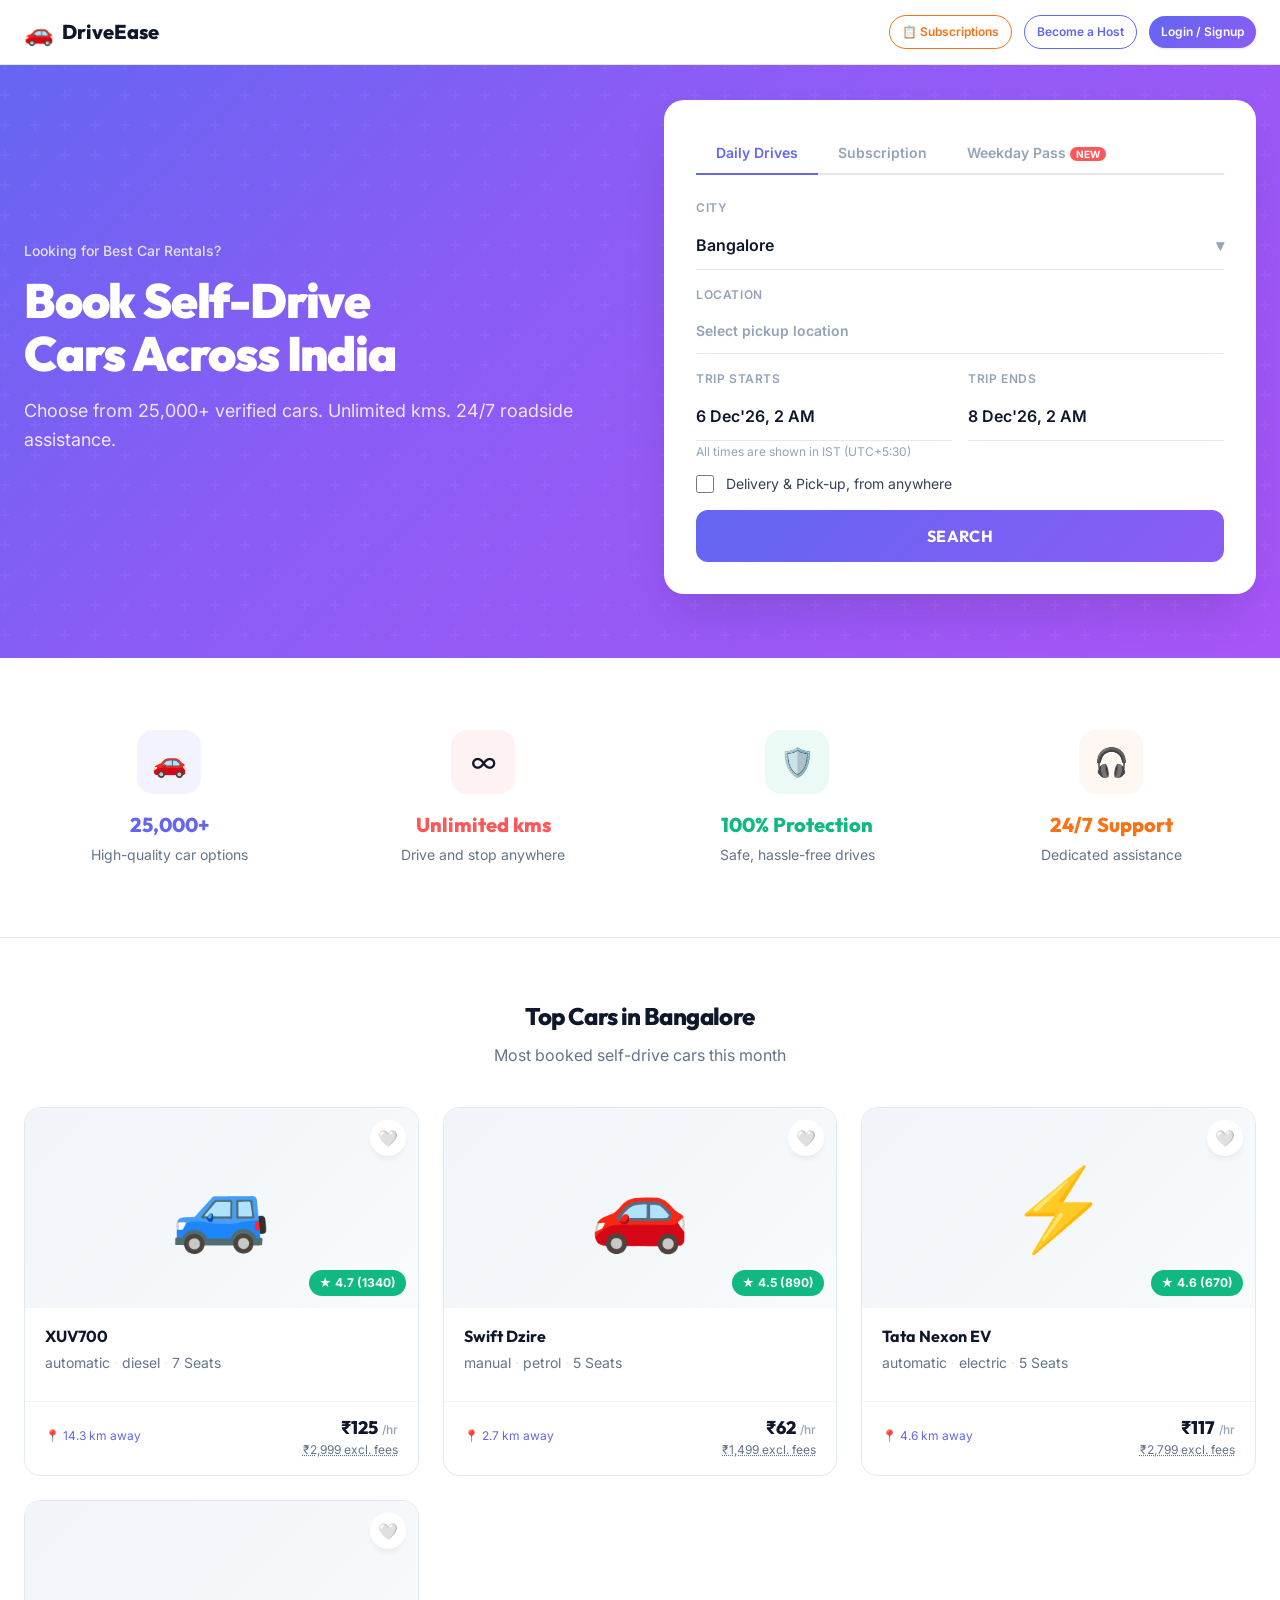
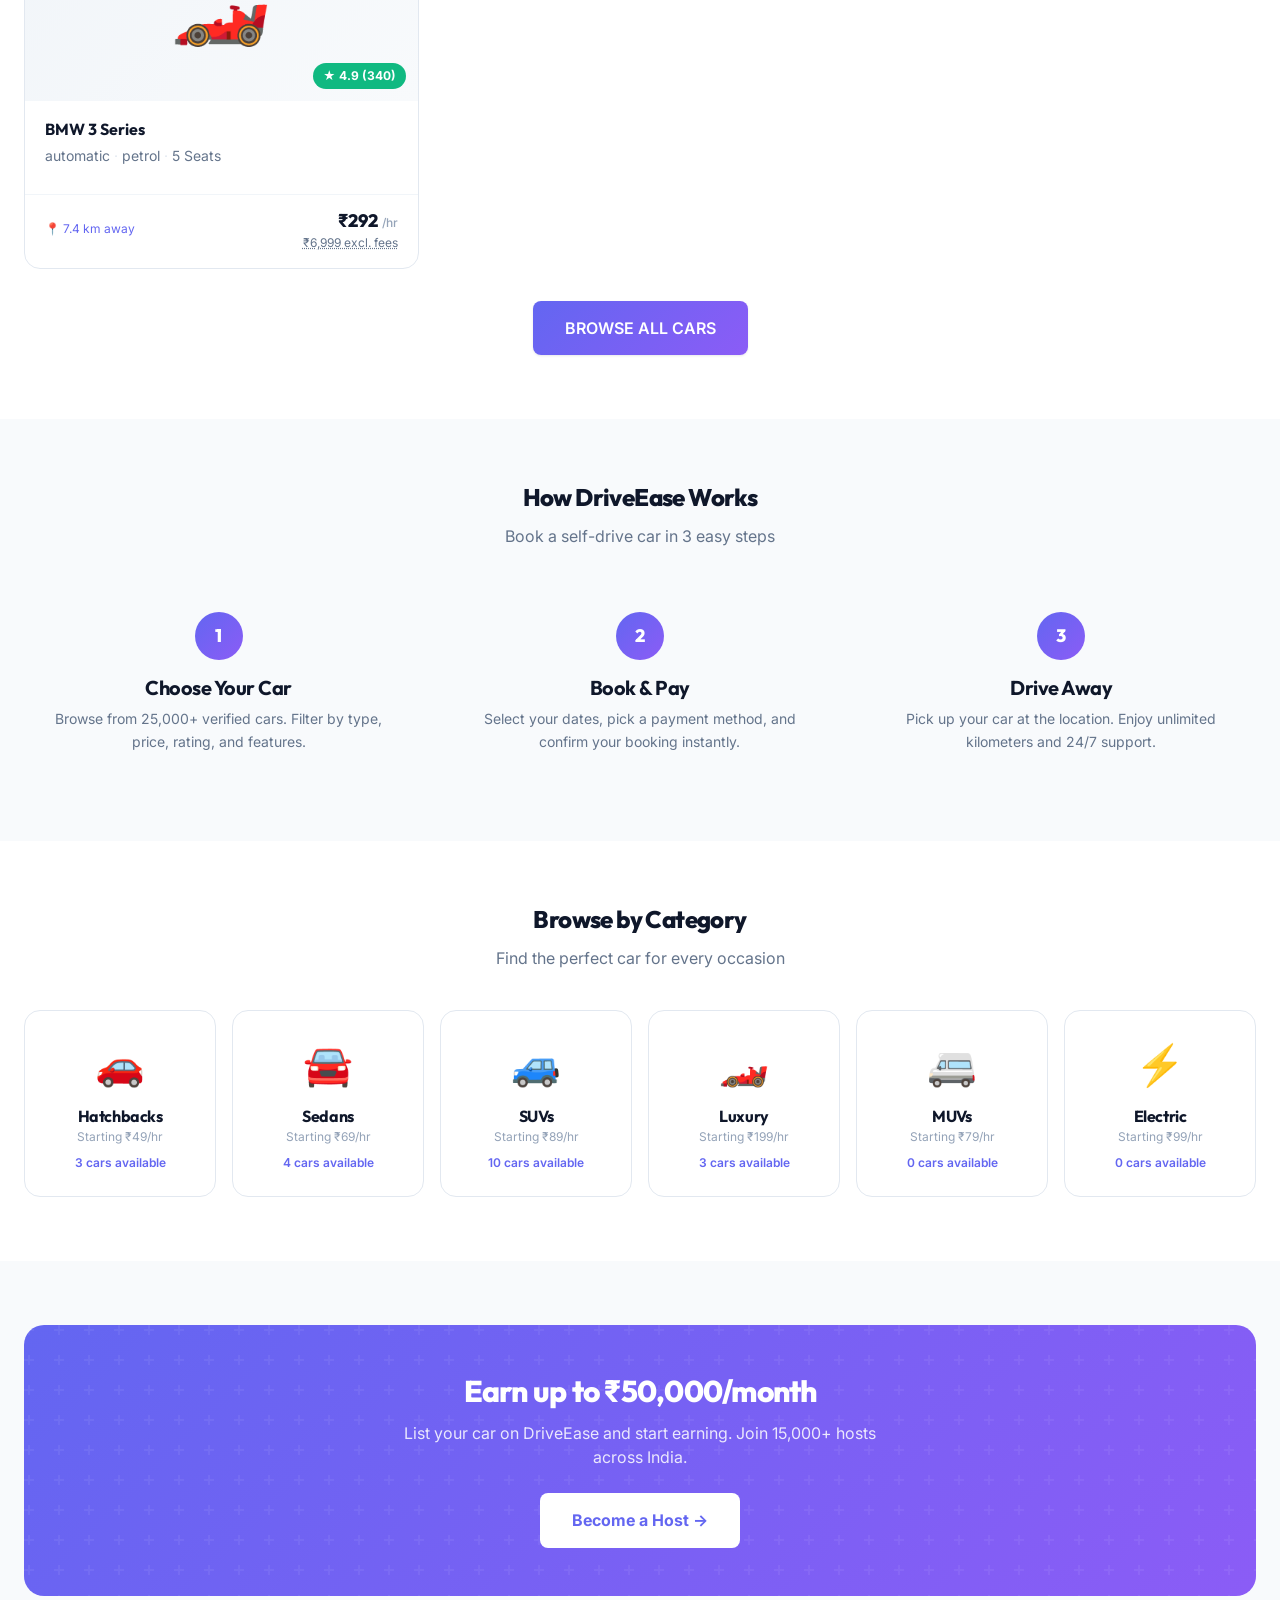
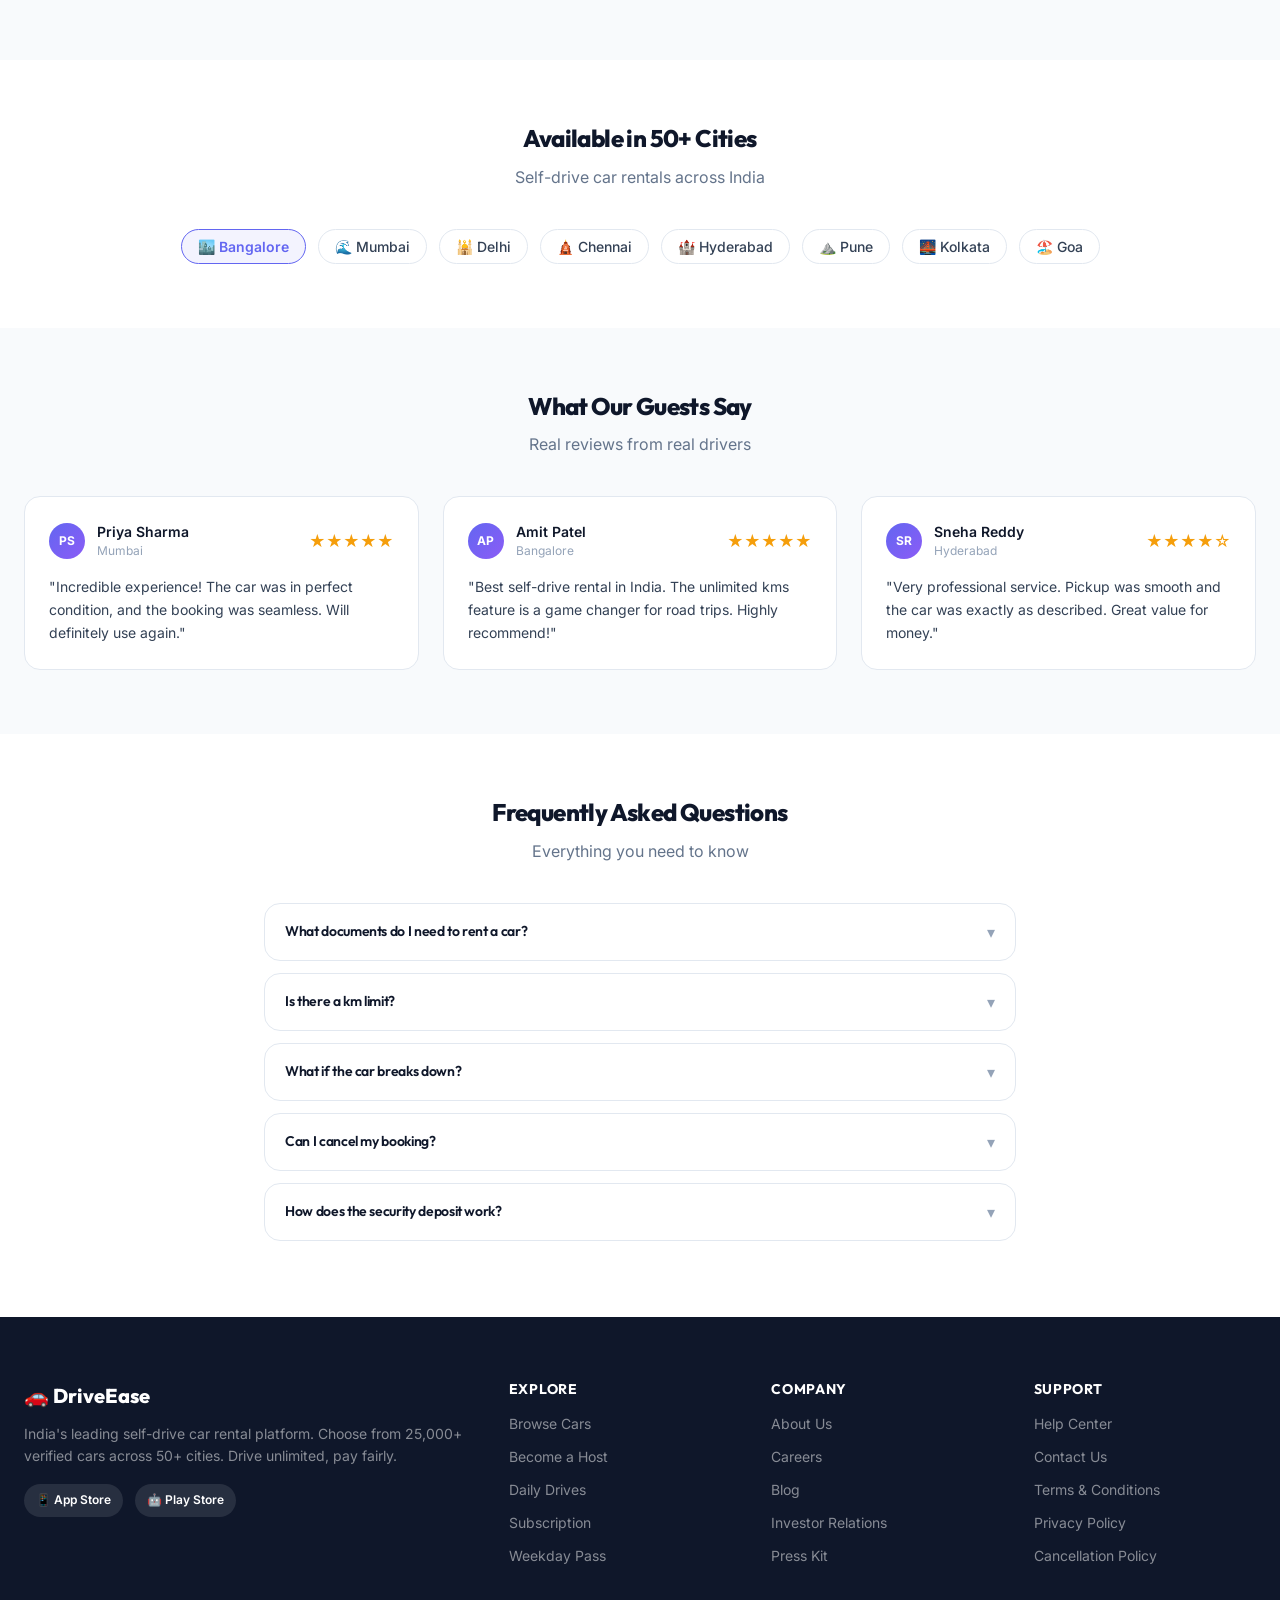
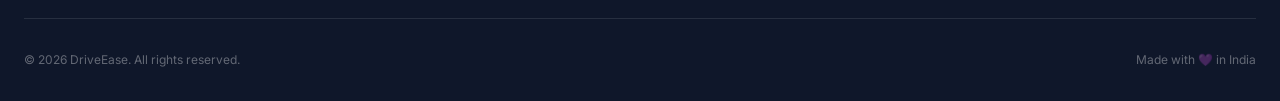
==== commit be39ed31: "implement subscription page with navigation, route, and CSS styles" ====
--- a/index.html
+++ b/index.html
@@ -37,6 +37,7 @@
   <link rel="stylesheet" href="css/pages.css">
   <link rel="stylesheet" href="css/datepicker.css">
   <link rel="stylesheet" href="css/admin.css">
+  <link rel="stylesheet" href="css/subscription.css">
   <link rel="stylesheet" href="css/mobile.css">
 </head>
 <body>
@@ -83,6 +84,7 @@
   <script src="js/pages/hostDashboard.js"></script>
   <script src="js/pages/admin.js"></script>
   <script src="js/pages/finance.js"></script>
+  <script src="js/pages/subscription.js"></script>
 
   <!-- Main App -->
   <script src="js/app.js"></script>
--- a/css/subscription.css
+++ b/css/subscription.css
@@ -0,0 +1,672 @@
+/* ========================================
+   DriveEase — Subscription Page Styles
+   ======================================== */
+
+/* ---- Hero ---- */
+.sub-hero {
+  background: linear-gradient(135deg, #1e1b4b 0%, #312e81 30%, #4338ca 60%, #6366f1 100%);
+  padding: var(--space-16) 0 var(--space-12);
+  position: relative;
+  overflow: hidden;
+}
+
+.sub-hero::before {
+  content: '';
+  position: absolute;
+  top: -50%;
+  right: -20%;
+  width: 600px;
+  height: 600px;
+  background: radial-gradient(circle, rgba(139, 92, 246, 0.3) 0%, transparent 70%);
+  border-radius: 50%;
+  pointer-events: none;
+}
+
+.sub-hero::after {
+  content: '';
+  position: absolute;
+  bottom: -30%;
+  left: -10%;
+  width: 400px;
+  height: 400px;
+  background: radial-gradient(circle, rgba(236, 72, 153, 0.2) 0%, transparent 70%);
+  border-radius: 50%;
+  pointer-events: none;
+}
+
+.sub-hero-content {
+  text-align: center;
+  position: relative;
+  z-index: 1;
+}
+
+.sub-hero-badge {
+  display: inline-block;
+  background: rgba(255, 255, 255, 0.15);
+  backdrop-filter: blur(10px);
+  border: 1px solid rgba(255, 255, 255, 0.2);
+  color: white;
+  font-size: var(--text-xs);
+  font-weight: 700;
+  letter-spacing: 2px;
+  padding: 6px 20px;
+  border-radius: var(--radius-full);
+  margin-bottom: var(--space-6);
+}
+
+.sub-hero-title {
+  font-family: 'Outfit', sans-serif;
+  font-size: clamp(2rem, 5vw, 3.2rem);
+  font-weight: 900;
+  color: white;
+  line-height: 1.15;
+  margin-bottom: var(--space-4);
+}
+
+.sub-hero-accent {
+  background: linear-gradient(135deg, #c084fc, #fb7185, #fbbf24);
+  -webkit-background-clip: text;
+  -webkit-text-fill-color: transparent;
+  background-clip: text;
+}
+
+.sub-hero-desc {
+  font-size: var(--text-base);
+  color: rgba(255, 255, 255, 0.75);
+  max-width: 600px;
+  margin: 0 auto;
+  line-height: var(--leading-relaxed);
+}
+
+.sub-hero-stats {
+  display: flex;
+  justify-content: center;
+  gap: var(--space-10);
+  margin-top: var(--space-10);
+  flex-wrap: wrap;
+}
+
+.sub-hero-stat {
+  text-align: center;
+}
+
+.sub-hero-stat-value {
+  font-family: 'Outfit', sans-serif;
+  font-size: var(--text-2xl);
+  font-weight: 800;
+  color: white;
+}
+
+.sub-hero-stat-label {
+  font-size: var(--text-xs);
+  color: rgba(255, 255, 255, 0.6);
+  margin-top: 2px;
+}
+
+/* ---- Tabs ---- */
+.sub-tabs {
+  display: flex;
+  gap: var(--space-1);
+  padding: var(--space-3) 0;
+  overflow-x: auto;
+}
+
+.sub-tab {
+  padding: var(--space-3) var(--space-5);
+  border: none;
+  background: transparent;
+  font-family: 'Inter', sans-serif;
+  font-size: var(--text-sm);
+  font-weight: 600;
+  color: var(--color-text-muted);
+  cursor: pointer;
+  border-bottom: 3px solid transparent;
+  transition: all 0.2s;
+  white-space: nowrap;
+}
+
+.sub-tab:hover {
+  color: var(--color-primary);
+}
+
+.sub-tab.active {
+  color: var(--color-primary);
+  border-bottom-color: var(--color-primary);
+}
+
+/* ---- Duration Selector ---- */
+.sub-duration-selector {
+  display: flex;
+  align-items: center;
+  gap: var(--space-4);
+  flex-wrap: wrap;
+}
+
+.sub-duration-pills {
+  display: flex;
+  gap: var(--space-2);
+  flex-wrap: wrap;
+}
+
+.sub-pill {
+  display: inline-flex;
+  align-items: center;
+  gap: var(--space-2);
+  padding: 8px 18px;
+  border-radius: var(--radius-full);
+  border: 2px solid var(--color-border);
+  background: white;
+  font-family: 'Inter', sans-serif;
+  font-size: var(--text-sm);
+  font-weight: 600;
+  color: var(--color-text-secondary);
+  cursor: pointer;
+  transition: all 0.2s;
+}
+
+.sub-pill:hover {
+  border-color: var(--color-primary);
+  color: var(--color-primary);
+}
+
+.sub-pill.active {
+  background: var(--color-primary);
+  border-color: var(--color-primary);
+  color: white;
+}
+
+.sub-pill-badge {
+  font-size: 9px;
+  font-weight: 800;
+  letter-spacing: 0.5px;
+  padding: 2px 6px;
+  border-radius: var(--radius-full);
+  background: #F97316;
+  color: white;
+}
+
+.sub-pill-badge.save {
+  background: #10B981;
+}
+
+.sub-pill.active .sub-pill-badge {
+  background: rgba(255, 255, 255, 0.3);
+}
+
+/* ---- Plan Cards Grid ---- */
+.sub-plan-grid {
+  display: grid;
+  grid-template-columns: repeat(auto-fit, minmax(280px, 1fr));
+  gap: var(--space-6);
+}
+
+.sub-plan-card {
+  background: white;
+  border: 2px solid var(--color-border);
+  border-radius: var(--radius-2xl);
+  padding: var(--space-8) var(--space-6);
+  text-align: center;
+  position: relative;
+  transition: all 0.3s;
+}
+
+.sub-plan-card:hover {
+  transform: translateY(-4px);
+  box-shadow: var(--shadow-xl);
+  border-color: var(--color-primary);
+}
+
+.sub-plan-card.popular {
+  border-color: var(--color-primary);
+  box-shadow: 0 0 0 1px var(--color-primary), var(--shadow-lg);
+}
+
+.sub-plan-popular-badge {
+  position: absolute;
+  top: -14px;
+  left: 50%;
+  transform: translateX(-50%);
+  background: linear-gradient(135deg, #F97316, #EF4444);
+  color: white;
+  font-size: 11px;
+  font-weight: 800;
+  padding: 5px 18px;
+  border-radius: var(--radius-full);
+  letter-spacing: 0.5px;
+  white-space: nowrap;
+}
+
+.sub-plan-emoji {
+  font-size: 3.5rem;
+  margin-bottom: var(--space-3);
+}
+
+.sub-plan-type {
+  font-family: 'Outfit', sans-serif;
+  font-size: var(--text-xl);
+  font-weight: 800;
+  color: var(--color-text);
+  margin-bottom: 2px;
+}
+
+.sub-plan-car {
+  font-size: var(--text-xs);
+  color: var(--color-text-muted);
+  margin-bottom: var(--space-4);
+}
+
+.sub-plan-pricing {
+  margin-bottom: var(--space-5);
+}
+
+.sub-plan-original {
+  font-size: var(--text-sm);
+  color: var(--color-text-muted);
+  text-decoration: line-through;
+}
+
+.sub-plan-price {
+  font-family: 'Outfit', sans-serif;
+  font-size: var(--text-3xl);
+  font-weight: 900;
+  color: var(--color-text);
+  line-height: 1.2;
+}
+
+.sub-plan-unit {
+  font-size: var(--text-base);
+  font-weight: 500;
+  color: var(--color-text-muted);
+}
+
+.sub-plan-savings {
+  font-size: var(--text-xs);
+  font-weight: 700;
+  color: #10B981;
+  margin-top: 4px;
+}
+
+.sub-plan-features {
+  text-align: left;
+  margin-bottom: var(--space-6);
+}
+
+.sub-plan-feature {
+  font-size: var(--text-sm);
+  color: var(--color-text-secondary);
+  padding: 6px 0;
+  border-bottom: 1px solid var(--color-border-light);
+}
+
+.sub-plan-feature:last-child {
+  border-bottom: none;
+}
+
+.sub-plan-btn {
+  width: 100%;
+  padding: var(--space-3) var(--space-6);
+  border: none;
+  border-radius: var(--radius-xl);
+  background: linear-gradient(135deg, #6366F1, #8B5CF6);
+  color: white;
+  font-family: 'Inter', sans-serif;
+  font-size: var(--text-sm);
+  font-weight: 700;
+  cursor: pointer;
+  transition: all 0.3s;
+}
+
+.sub-plan-btn:hover {
+  transform: translateY(-1px);
+  box-shadow: 0 4px 16px rgba(99, 102, 241, 0.4);
+}
+
+.sub-plan-trial {
+  font-size: var(--text-xs);
+  color: var(--color-text-muted);
+  margin-top: var(--space-3);
+}
+
+/* ---- Comparison Table ---- */
+.sub-compare-table-wrapper {
+  overflow-x: auto;
+  border-radius: var(--radius-xl);
+  border: 1px solid var(--color-border);
+}
+
+.sub-compare-table {
+  width: 100%;
+  border-collapse: collapse;
+  min-width: 700px;
+}
+
+.sub-compare-table thead th {
+  background: var(--color-surface);
+  padding: var(--space-4) var(--space-5);
+  font-size: var(--text-sm);
+  font-weight: 700;
+  color: var(--color-text);
+  text-align: center;
+  border-bottom: 2px solid var(--color-border);
+}
+
+.sub-compare-table thead th:first-child {
+  text-align: left;
+}
+
+.sub-compare-table thead th.highlight {
+  background: var(--color-primary-subtle);
+  color: var(--color-primary);
+}
+
+.sub-compare-table tbody td {
+  padding: var(--space-3) var(--space-5);
+  font-size: var(--text-sm);
+  color: var(--color-text-secondary);
+  text-align: center;
+  border-bottom: 1px solid var(--color-border-light);
+}
+
+.sub-compare-table tbody td:first-child {
+  text-align: left;
+  font-weight: 600;
+  color: var(--color-text);
+}
+
+.sub-compare-table tbody td.highlight {
+  background: rgba(99, 102, 241, 0.03);
+  font-weight: 600;
+  color: var(--color-primary);
+}
+
+.sub-compare-table tbody tr:hover {
+  background: var(--color-surface);
+}
+
+.sub-compare-table tbody tr:last-child td {
+  border-bottom: none;
+}
+
+/* ---- Calculator ---- */
+.sub-calculator {
+  padding: var(--space-8) !important;
+}
+
+.sub-calc-grid {
+  display: grid;
+  grid-template-columns: 1fr 1.5fr;
+  gap: var(--space-8);
+}
+
+.sub-calc-options {
+  display: flex;
+  flex-wrap: wrap;
+  gap: var(--space-2);
+}
+
+.sub-calc-bars {
+  display: flex;
+  flex-direction: column;
+  gap: var(--space-4);
+}
+
+.sub-calc-bar-row {
+  display: grid;
+  grid-template-columns: 100px 1fr 100px;
+  gap: var(--space-3);
+  align-items: center;
+}
+
+.sub-calc-bar-row.highlight {
+  background: rgba(99, 102, 241, 0.05);
+  padding: var(--space-3);
+  border-radius: var(--radius-lg);
+  margin: 0 calc(-1 * var(--space-3));
+}
+
+.sub-calc-bar-label {
+  font-size: var(--text-sm);
+  font-weight: 600;
+  color: var(--color-text-secondary);
+}
+
+.sub-calc-bar-track {
+  height: 24px;
+  background: var(--color-border-light);
+  border-radius: var(--radius-full);
+  overflow: hidden;
+}
+
+.sub-calc-bar-fill {
+  height: 100%;
+  border-radius: var(--radius-full);
+  transition: width 0.6s ease;
+}
+
+.sub-calc-bar-value {
+  font-size: var(--text-sm);
+  font-weight: 600;
+  color: var(--color-text);
+  text-align: right;
+}
+
+.sub-calc-savings-card {
+  display: flex;
+  align-items: center;
+  gap: var(--space-4);
+  background: #ECFDF5;
+  border: 1px solid #A7F3D0;
+  border-radius: var(--radius-xl);
+  padding: var(--space-4) var(--space-5);
+  margin-top: var(--space-5);
+}
+
+.sub-calc-savings-icon {
+  font-size: 2rem;
+}
+
+.sub-calc-savings-label {
+  font-size: var(--text-sm);
+  color: #065F46;
+}
+
+.sub-calc-savings-value {
+  font-family: 'Outfit', sans-serif;
+  font-size: var(--text-xl);
+  font-weight: 800;
+  color: #059669;
+}
+
+/* ---- Steps ---- */
+.sub-steps-grid {
+  display: grid;
+  grid-template-columns: repeat(auto-fit, minmax(220px, 1fr));
+  gap: var(--space-6);
+}
+
+.sub-step-card {
+  text-align: center;
+  padding: var(--space-6);
+  position: relative;
+}
+
+.sub-step-icon {
+  width: 64px;
+  height: 64px;
+  border-radius: var(--radius-xl);
+  display: flex;
+  align-items: center;
+  justify-content: center;
+  font-size: 1.8rem;
+  margin: 0 auto var(--space-4);
+}
+
+.sub-step-number {
+  position: absolute;
+  top: var(--space-4);
+  right: var(--space-4);
+  width: 28px;
+  height: 28px;
+  background: var(--color-primary);
+  color: white;
+  border-radius: 50%;
+  font-size: var(--text-xs);
+  font-weight: 800;
+  display: flex;
+  align-items: center;
+  justify-content: center;
+}
+
+.sub-step-card h4 {
+  font-size: var(--text-base);
+  font-weight: 700;
+  margin-bottom: var(--space-2);
+}
+
+.sub-step-card p {
+  font-size: var(--text-sm);
+  color: var(--color-text-muted);
+  line-height: var(--leading-relaxed);
+}
+
+/* ---- Cars Grid ---- */
+.sub-cars-grid {
+  display: grid;
+  grid-template-columns: repeat(auto-fill, minmax(300px, 1fr));
+  gap: var(--space-6);
+}
+
+.sub-car-card {
+  background: white;
+  border: 1px solid var(--color-border);
+  border-radius: var(--radius-2xl);
+  overflow: hidden;
+  transition: all 0.3s;
+}
+
+.sub-car-card:hover {
+  transform: translateY(-4px);
+  box-shadow: var(--shadow-xl);
+}
+
+.sub-car-card-image {
+  background: linear-gradient(135deg, #EEF2FF, #E0E7FF);
+  padding: var(--space-6) var(--space-4);
+  text-align: center;
+  position: relative;
+}
+
+.sub-car-card-emoji {
+  font-size: 4.5rem;
+}
+
+.sub-car-card-badge {
+  position: absolute;
+  top: var(--space-3);
+  right: var(--space-3);
+  background: rgba(99, 102, 241, 0.1);
+  color: var(--color-primary);
+  font-size: 10px;
+  font-weight: 800;
+  letter-spacing: 1px;
+  padding: 3px 10px;
+  border-radius: var(--radius-full);
+}
+
+.sub-car-card-body {
+  padding: var(--space-5);
+}
+
+.sub-car-card-title {
+  font-family: 'Outfit', sans-serif;
+  font-size: var(--text-lg);
+  font-weight: 700;
+  color: var(--color-text);
+}
+
+.sub-car-card-brand {
+  font-size: var(--text-xs);
+  color: var(--color-text-muted);
+  margin-bottom: var(--space-3);
+}
+
+.sub-car-card-specs {
+  display: flex;
+  gap: var(--space-3);
+  font-size: var(--text-xs);
+  color: var(--color-text-secondary);
+  margin-bottom: var(--space-4);
+}
+
+.sub-car-card-pricing {
+  margin-bottom: var(--space-4);
+}
+
+.sub-car-card-original {
+  font-size: var(--text-sm);
+  color: var(--color-text-muted);
+  text-decoration: line-through;
+  margin-right: var(--space-2);
+}
+
+.sub-car-card-price {
+  font-family: 'Outfit', sans-serif;
+  font-size: var(--text-xl);
+  font-weight: 800;
+  color: var(--color-text);
+}
+
+.sub-car-card-period {
+  font-size: var(--text-sm);
+  color: var(--color-text-muted);
+  font-weight: 400;
+}
+
+.sub-car-card-save {
+  font-size: var(--text-xs);
+  font-weight: 600;
+  color: #10B981;
+  margin-top: 2px;
+}
+
+/* ---- Responsive ---- */
+@media (max-width: 768px) {
+  .sub-hero {
+    padding: var(--space-10) 0 var(--space-8);
+  }
+
+  .sub-hero-title {
+    font-size: 1.75rem;
+  }
+
+  .sub-hero-stats {
+    gap: var(--space-6);
+  }
+
+  .sub-calc-grid {
+    grid-template-columns: 1fr;
+  }
+
+  .sub-plan-grid {
+    grid-template-columns: 1fr;
+  }
+
+  .sub-compare-table-wrapper {
+    -webkit-overflow-scrolling: touch;
+  }
+
+  .sub-duration-selector {
+    flex-direction: column;
+    align-items: flex-start;
+  }
+
+  .sub-steps-grid {
+    grid-template-columns: 1fr 1fr;
+  }
+}
+
+@media (max-width: 480px) {
+  .sub-steps-grid {
+    grid-template-columns: 1fr;
+  }
+}
